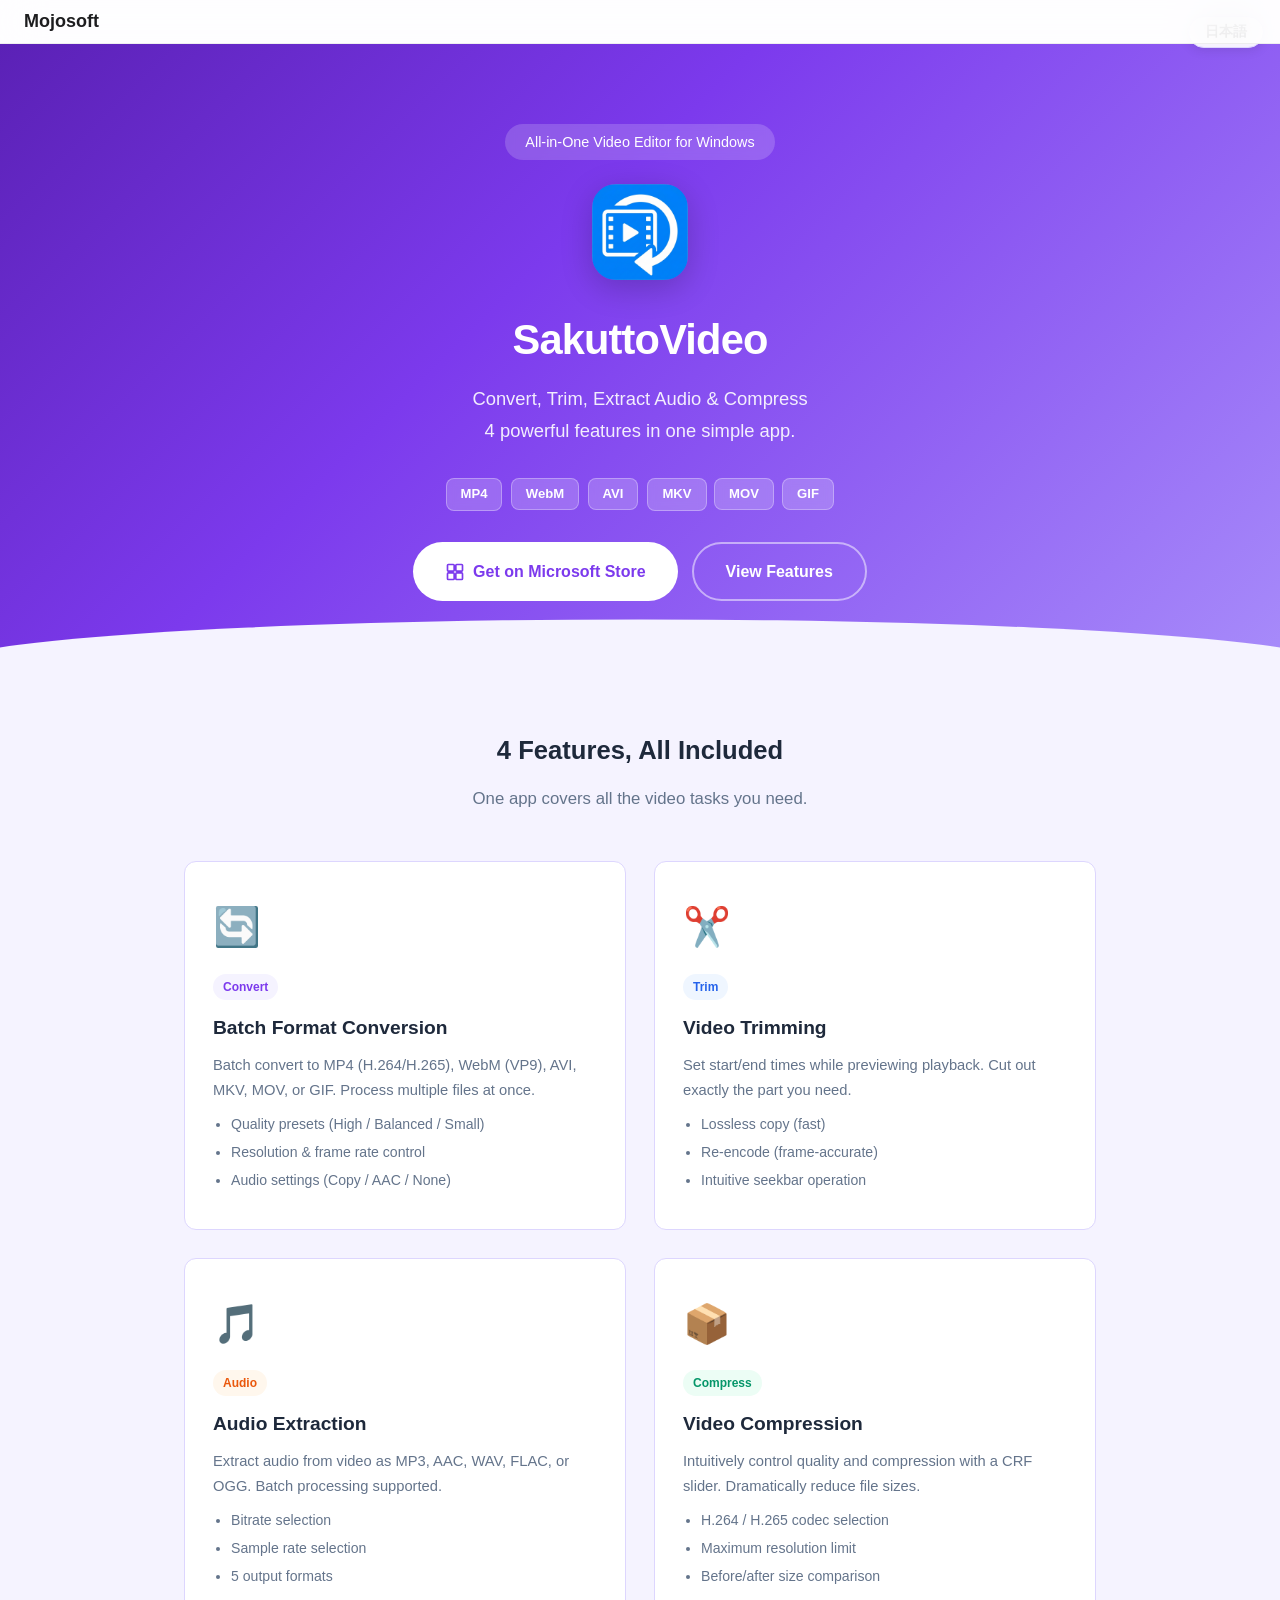
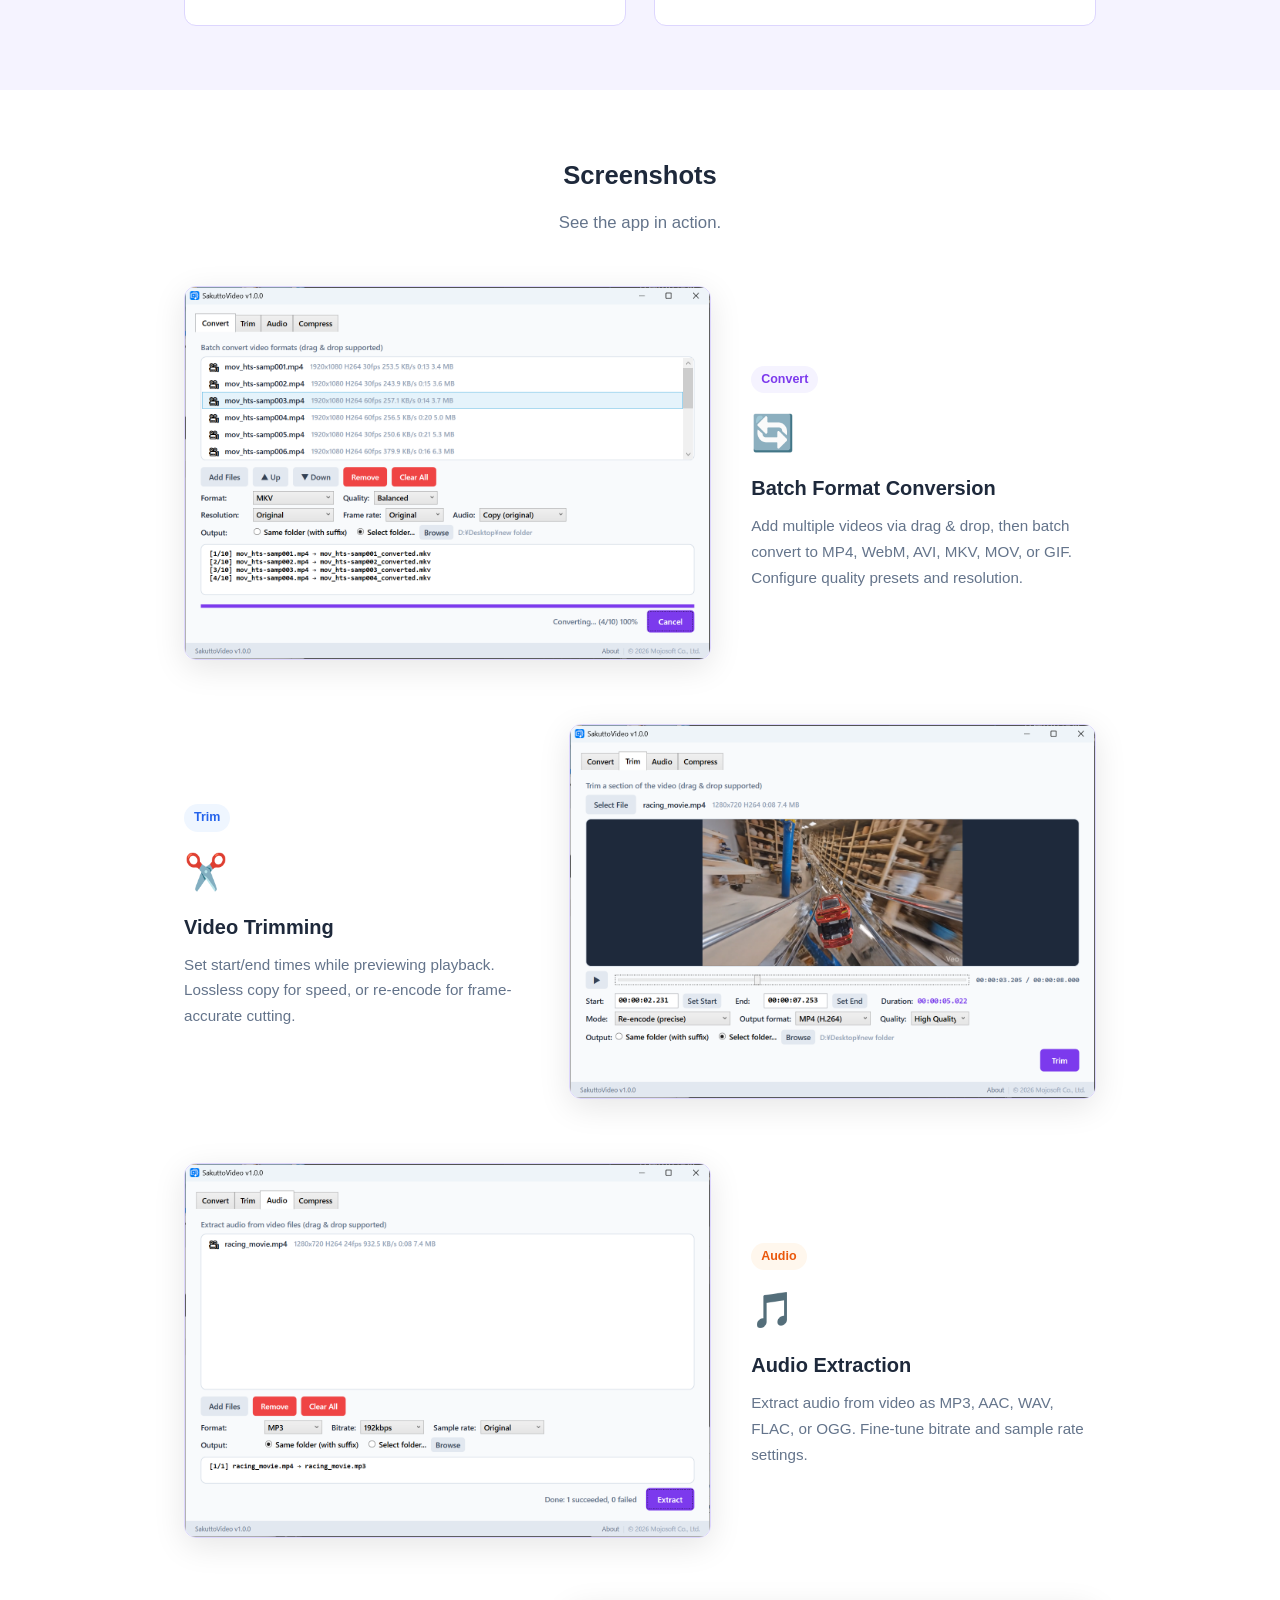
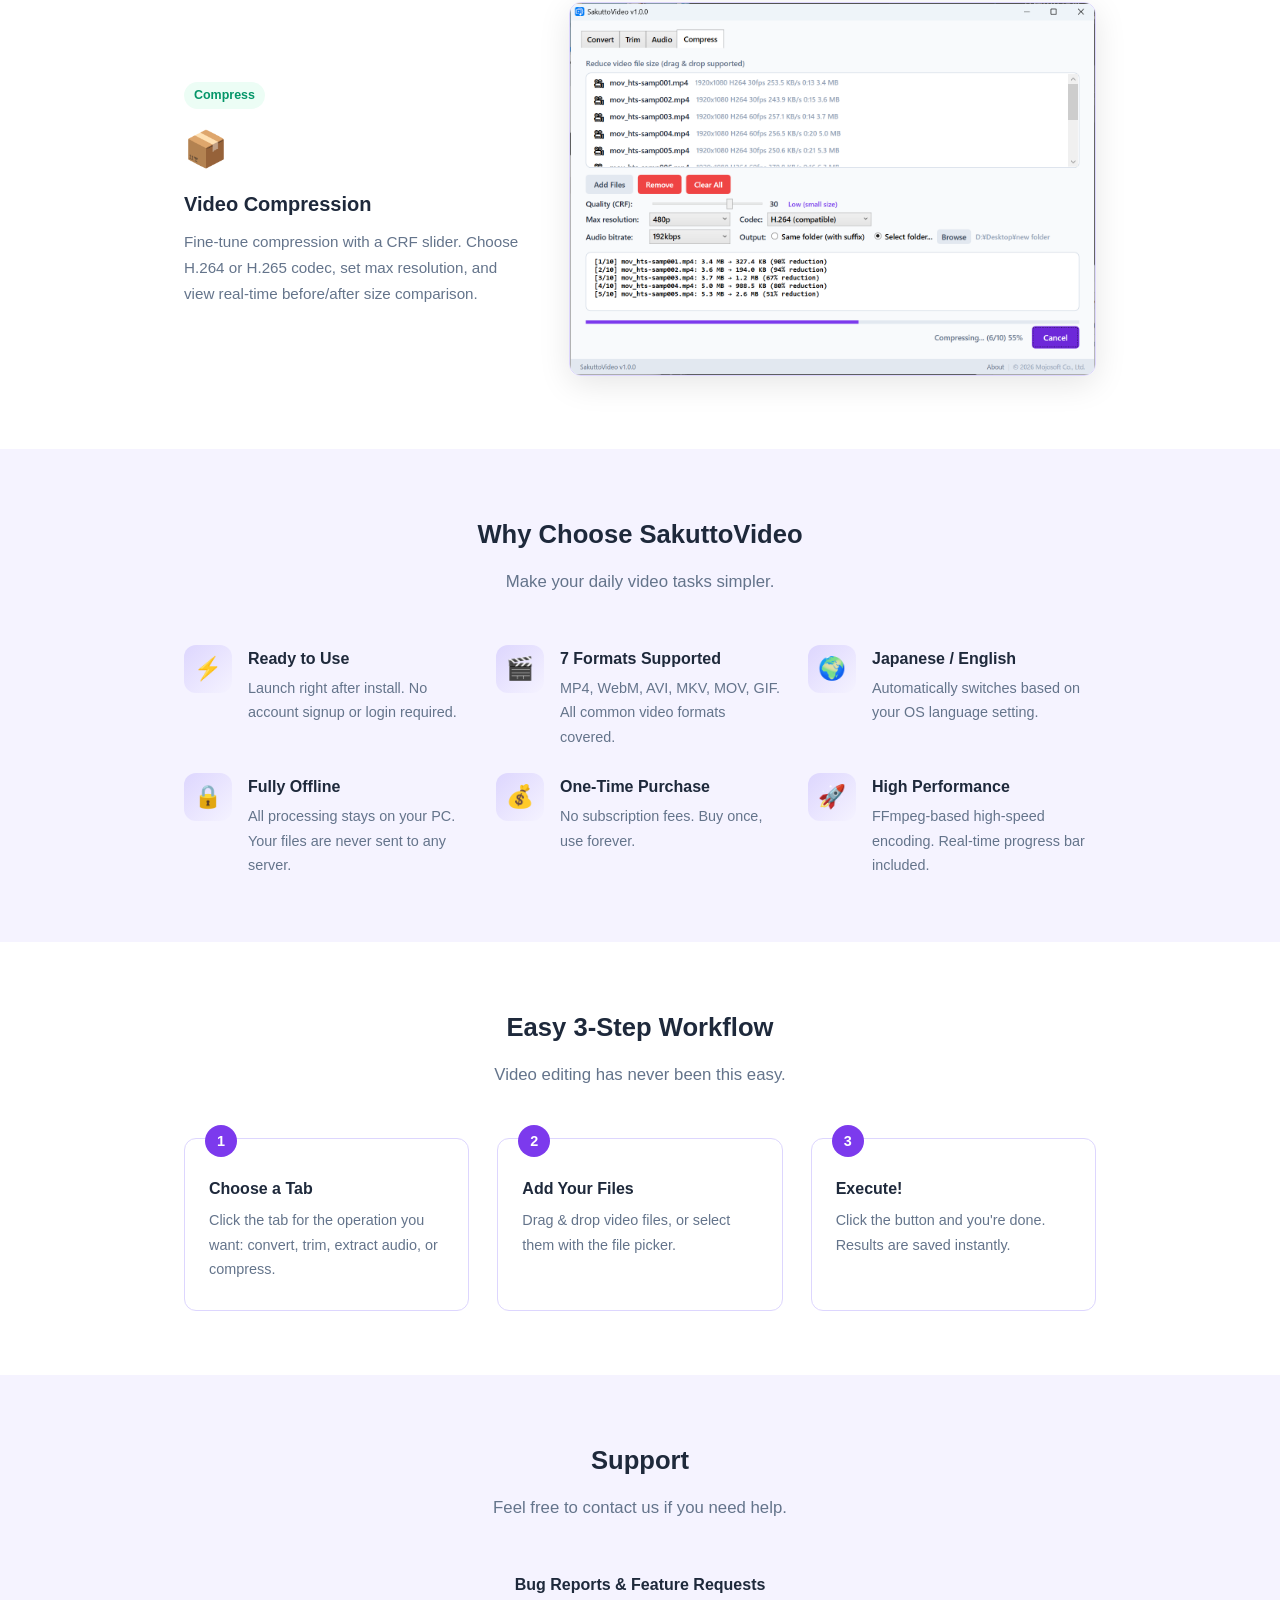
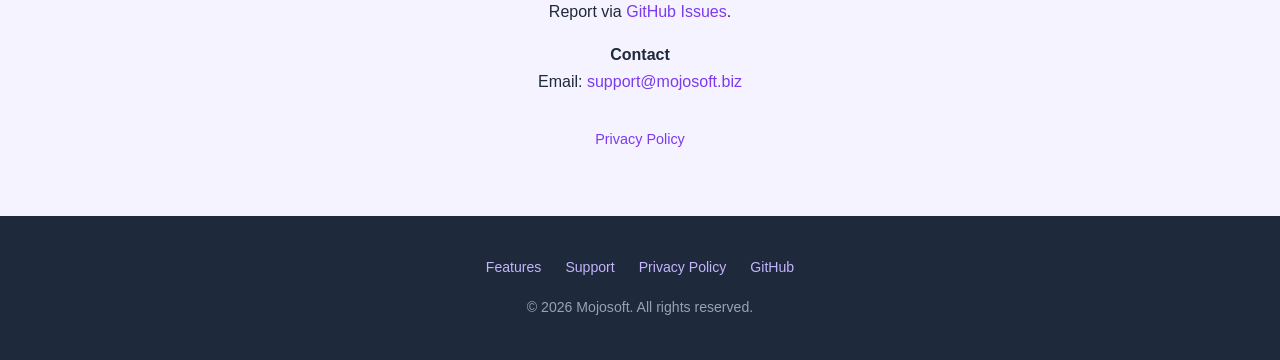
==== index.html @ d2326494 "Add Mojosoft header navigation bar Co-Authored-By: Claude Opus 4.6 <noreply@anthropic.com>" ====
<!DOCTYPE html>
<html lang="ja">
<head>
<meta charset="UTF-8">
<meta name="viewport" content="width=device-width, initial-scale=1.0">
<title>さくっと動画変換 - 変換・トリミング・音声抽出・圧縮</title>
<meta name="description" content="動画の一括フォーマット変換・トリミング・音声抽出・圧縮。4つの機能をひとつに。Windows用の動画編集ツール。">
<style>
*{margin:0;padding:0;box-sizing:border-box}
:root{--primary:#7C3AED;--primary-dark:#6D28D9;--accent:#F59E0B;--bg:#F5F3FF;--card:#FFFFFF;--text:#1E293B;--muted:#64748B;--border:#DDD6FE;--radius:12px}
body{font-family:"Segoe UI","Meiryo","Hiragino Sans",sans-serif;background:var(--bg);color:var(--text);line-height:1.7}
a{color:var(--primary);text-decoration:none}
a:hover{text-decoration:underline}

/* Language toggle */
.lang-toggle{position:fixed;top:16px;right:16px;z-index:1000;background:rgba(255,255,255,.92);border:1px solid var(--border);border-radius:999px;padding:6px 16px;font-size:.85rem;font-weight:600;cursor:pointer;box-shadow:0 2px 12px rgba(0,0,0,.1);transition:background .2s}
.lang-toggle:hover{background:#fff;box-shadow:0 4px 16px rgba(0,0,0,.15)}
[data-lang="ja"] .en,[data-lang="en"] .ja{display:none!important}

/* Hero */
.hero{background:linear-gradient(135deg,#5B21B6 0%,#7C3AED 40%,#A78BFA 100%);color:#fff;padding:80px 24px 64px;text-align:center;position:relative;overflow:hidden}
.hero::after{content:"";position:absolute;bottom:-2px;left:0;right:0;height:48px;background:var(--bg);clip-path:ellipse(55% 100% at 50% 100%)}
.hero-logo{width:96px;height:96px;border-radius:24px;box-shadow:0 8px 32px rgba(0,0,0,.2);margin-bottom:16px}
.hero h1{font-size:2.6rem;font-weight:800;letter-spacing:-.02em;margin-bottom:8px}
.hero .subtitle{font-size:1.15rem;opacity:.9;margin-bottom:32px;font-weight:400}
.hero .tagline{display:inline-block;background:rgba(255,255,255,.18);border-radius:999px;padding:6px 20px;font-size:.9rem;margin-bottom:24px;backdrop-filter:blur(4px)}
.hero .formats{display:flex;gap:8px;justify-content:center;flex-wrap:wrap;margin-bottom:32px}
.hero .format-badge{background:rgba(255,255,255,.2);border:1px solid rgba(255,255,255,.3);border-radius:8px;padding:4px 14px;font-size:.82rem;font-weight:600;backdrop-filter:blur(4px)}
.cta-group{display:flex;gap:14px;justify-content:center;flex-wrap:wrap}
.btn{display:inline-flex;align-items:center;gap:8px;padding:14px 32px;border-radius:999px;font-size:1rem;font-weight:600;transition:transform .15s,box-shadow .15s;cursor:pointer;border:none}
.btn-primary{background:#fff;color:var(--primary)}
.btn-primary:hover{transform:translateY(-2px);box-shadow:0 8px 24px rgba(0,0,0,.18);text-decoration:none}
.btn-outline{background:transparent;color:#fff;border:2px solid rgba(255,255,255,.5)}
.btn-outline:hover{background:rgba(255,255,255,.12);text-decoration:none}

/* Container */
.container{max-width:960px;margin:0 auto;padding:0 24px}

/* Section */
.section{padding:64px 0}
.section-title{font-size:1.6rem;font-weight:700;text-align:center;margin-bottom:12px}
.section-desc{text-align:center;color:var(--muted);margin-bottom:48px;font-size:1.05rem}

/* Feature cards for 4 tabs */
.feature-grid{display:grid;grid-template-columns:repeat(2,1fr);gap:28px}
.feature-card{background:var(--card);border:1px solid var(--border);border-radius:var(--radius);padding:32px 28px;transition:transform .2s,box-shadow .2s}
.feature-card:hover{transform:translateY(-4px);box-shadow:0 12px 40px rgba(124,58,237,.12)}
.feature-card .feature-icon{font-size:2.4rem;margin-bottom:12px;display:block}
.feature-card .feature-tag{display:inline-block;font-size:.75rem;font-weight:600;padding:3px 10px;border-radius:999px;margin-bottom:12px}
.feature-card .feature-tag.convert{background:#F5F3FF;color:#7C3AED}
.feature-card .feature-tag.trim{background:#EFF6FF;color:#2563EB}
.feature-card .feature-tag.audio{background:#FFF7ED;color:#EA580C}
.feature-card .feature-tag.compress{background:#ECFDF5;color:#059669}
.feature-card h3{font-size:1.2rem;margin-bottom:8px;font-weight:700}
.feature-card p{font-size:.92rem;color:var(--muted);line-height:1.7}
.feature-card ul{margin-top:10px;padding-left:18px;font-size:.88rem;color:var(--muted)}
.feature-card ul li{margin-bottom:4px}

/* Feature detail rows (for screenshots) */
.feature-row{display:flex;gap:40px;align-items:center;margin-bottom:56px;flex-wrap:wrap}
.feature-row:last-child{margin-bottom:0}
.feature-row.reverse{flex-direction:row-reverse}
.feature-img{flex:1 1 55%;min-width:280px}
.feature-img img{width:100%;border-radius:var(--radius);box-shadow:0 8px 32px rgba(0,0,0,.10);border:1px solid var(--border);transition:transform .2s,box-shadow .2s}
.feature-img img:hover{transform:scale(1.02);box-shadow:0 12px 40px rgba(0,0,0,.15)}
.feature-info{flex:1 1 35%;min-width:220px}
.feature-info .feature-icon{font-size:2.2rem;margin-bottom:8px;display:block}
.feature-info h3{font-size:1.25rem;margin-bottom:8px;font-weight:700}
.feature-info p{font-size:.95rem;color:var(--muted);line-height:1.7}
.feature-info .feature-tag{display:inline-block;font-size:.78rem;font-weight:600;padding:3px 10px;border-radius:999px;margin-bottom:10px}
.feature-info .feature-tag.convert{background:#F5F3FF;color:#7C3AED}
.feature-info .feature-tag.trim{background:#EFF6FF;color:#2563EB}
.feature-info .feature-tag.audio{background:#FFF7ED;color:#EA580C}
.feature-info .feature-tag.compress{background:#ECFDF5;color:#059669}

/* Points */
.points{display:grid;grid-template-columns:repeat(auto-fit,minmax(260px,1fr));gap:24px;margin-top:40px}
.point{display:flex;gap:16px;align-items:flex-start}
.point-icon{flex-shrink:0;width:48px;height:48px;border-radius:12px;background:linear-gradient(135deg,#DDD6FE,#F5F3FF);display:flex;align-items:center;justify-content:center;font-size:1.4rem}
.point h3{font-size:1rem;margin-bottom:4px}
.point p{font-size:.9rem;color:var(--muted)}

/* Steps */
.steps{display:grid;grid-template-columns:repeat(auto-fit,minmax(240px,1fr));gap:28px;counter-reset:step}
.step{background:var(--card);border:1px solid var(--border);border-radius:var(--radius);padding:28px 24px;position:relative}
.step::before{counter-increment:step;content:counter(step);position:absolute;top:-14px;left:20px;width:32px;height:32px;border-radius:50%;background:var(--primary);color:#fff;font-weight:700;font-size:.9rem;display:flex;align-items:center;justify-content:center}
.step h3{margin-top:8px;font-size:1rem;margin-bottom:6px}
.step p{font-size:.9rem;color:var(--muted)}

/* Footer */
footer{background:#1E293B;color:#CBD5E1;padding:40px 24px;text-align:center;font-size:.88rem}
footer a{color:#C4B5FD}
footer .footer-links{margin-bottom:16px;display:flex;gap:24px;justify-content:center;flex-wrap:wrap}
footer .copyright{opacity:.7;margin-top:8px}

/* Responsive */
@media(max-width:700px){
  .hero h1{font-size:2rem}
  .hero .subtitle{font-size:1rem}
  .hero-logo{width:72px;height:72px;border-radius:18px}
  .feature-grid{grid-template-columns:1fr}
  .feature-row,.feature-row.reverse{flex-direction:column}
  .feature-img{min-width:100%}
  .feature-info{min-width:100%;text-align:center}
  .section{padding:48px 0}
  .feature-row{margin-bottom:40px}
}
</style>
</head>
<body data-lang="ja">

<!-- Mojosoft Header -->
<nav style="position:fixed;top:0;left:0;right:0;z-index:9999;background:rgba(255,255,255,.85);backdrop-filter:saturate(180%) blur(20px);-webkit-backdrop-filter:saturate(180%) blur(20px);border-bottom:1px solid rgba(0,0,0,.06);height:44px;display:flex;align-items:center;padding:0 24px;">
  <a href="https://mojosoft.biz/" style="font-size:18px;font-weight:700;color:#1D1D1F;text-decoration:none;font-family:'Noto Sans JP',sans-serif;">Mojosoft</a>
</nav>
<div style="height:44px;"></div>

<!-- Language toggle -->
<button class="lang-toggle" onclick="toggleLang()">
  <span class="ja">EN</span>
  <span class="en">日本語</span>
</button>

<!-- Hero -->
<header class="hero">
  <div class="ja"><div class="tagline">Windows 用動画編集ツール</div></div>
  <div class="en"><div class="tagline">All-in-One Video Editor for Windows</div></div>
  <img class="hero-logo" src="logo.png" alt="SakuttoVideo icon">
  <h1><span class="ja">さくっと動画変換</span><span class="en">SakuttoVideo</span></h1>
  <p class="subtitle">
    <span class="ja">変換・トリミング・音声抽出・圧縮<br>4つの機能をシンプルなひとつのアプリに。</span>
    <span class="en">Convert, Trim, Extract Audio &amp; Compress<br>4 powerful features in one simple app.</span>
  </p>
  <div class="formats">
    <span class="format-badge">MP4</span>
    <span class="format-badge">WebM</span>
    <span class="format-badge">AVI</span>
    <span class="format-badge">MKV</span>
    <span class="format-badge">MOV</span>
    <span class="format-badge">GIF</span>
  </div>
  <div class="cta-group">
    <a href="https://www.microsoft.com/store/apps/9N09RQK239JP" class="btn btn-primary">
      <svg width="20" height="20" viewBox="0 0 24 24" fill="none" stroke="currentColor" stroke-width="2"><rect x="3" y="3" width="8" height="8" rx="1"/><rect x="13" y="3" width="8" height="8" rx="1"/><rect x="3" y="13" width="8" height="8" rx="1"/><rect x="13" y="13" width="8" height="8" rx="1"/></svg>
      <span class="ja">Microsoft Store で入手</span><span class="en">Get on Microsoft Store</span>
    </a>
    <a href="#features" class="btn btn-outline">
      <span class="ja">機能を見る</span><span class="en">View Features</span>
    </a>
  </div>
</header>

<!-- Feature overview cards -->
<section id="features" class="section">
  <div class="container">
    <h2 class="section-title"><span class="ja">4つの機能、ぜんぶ入り</span><span class="en">4 Features, All Included</span></h2>
    <p class="section-desc"><span class="ja">動画の変換・編集がこのアプリひとつで完結します。</span><span class="en">One app covers all the video tasks you need.</span></p>
    <div class="feature-grid">
      <!-- 1: Convert -->
      <div class="feature-card">
        <span class="feature-icon">&#x1F504;</span>
        <span class="feature-tag convert"><span class="ja">変換</span><span class="en">Convert</span></span>
        <h3><span class="ja">一括フォーマット変換</span><span class="en">Batch Format Conversion</span></h3>
        <p><span class="ja">MP4(H.264/H.265)・WebM(VP9)・AVI・MKV・MOV・GIFへ一括変換。複数ファイルをまとめて処理。</span><span class="en">Batch convert to MP4 (H.264/H.265), WebM (VP9), AVI, MKV, MOV, or GIF. Process multiple files at once.</span></p>
        <ul>
          <li><span class="ja">画質プリセット（高画質/バランス/小サイズ）</span><span class="en">Quality presets (High / Balanced / Small)</span></li>
          <li><span class="ja">解像度・フレームレート指定</span><span class="en">Resolution &amp; frame rate control</span></li>
          <li><span class="ja">音声設定（コピー/AAC/なし）</span><span class="en">Audio settings (Copy / AAC / None)</span></li>
        </ul>
      </div>
      <!-- 2: Trim -->
      <div class="feature-card">
        <span class="feature-icon">&#x2702;&#xFE0F;</span>
        <span class="feature-tag trim"><span class="ja">トリミング</span><span class="en">Trim</span></span>
        <h3><span class="ja">動画トリミング</span><span class="en">Video Trimming</span></h3>
        <p><span class="ja">プレビュー再生しながら開始・終了時刻を設定。必要な部分だけ切り出し。</span><span class="en">Set start/end times while previewing playback. Cut out exactly the part you need.</span></p>
        <ul>
          <li><span class="ja">無劣化コピー（高速）</span><span class="en">Lossless copy (fast)</span></li>
          <li><span class="ja">再エンコード（フレーム正確）</span><span class="en">Re-encode (frame-accurate)</span></li>
          <li><span class="ja">シークバーで直感的に操作</span><span class="en">Intuitive seekbar operation</span></li>
        </ul>
      </div>
      <!-- 3: Audio Extract -->
      <div class="feature-card">
        <span class="feature-icon">&#x1F3B5;</span>
        <span class="feature-tag audio"><span class="ja">音声抽出</span><span class="en">Audio</span></span>
        <h3><span class="ja">音声抽出</span><span class="en">Audio Extraction</span></h3>
        <p><span class="ja">動画からMP3・AAC・WAV・FLAC・OGGで音声を抽出。複数ファイルの一括処理に対応。</span><span class="en">Extract audio from video as MP3, AAC, WAV, FLAC, or OGG. Batch processing supported.</span></p>
        <ul>
          <li><span class="ja">ビットレート指定</span><span class="en">Bitrate selection</span></li>
          <li><span class="ja">サンプルレート指定</span><span class="en">Sample rate selection</span></li>
          <li><span class="ja">5フォーマット対応</span><span class="en">5 output formats</span></li>
        </ul>
      </div>
      <!-- 4: Compress -->
      <div class="feature-card">
        <span class="feature-icon">&#x1F4E6;</span>
        <span class="feature-tag compress"><span class="ja">圧縮</span><span class="en">Compress</span></span>
        <h3><span class="ja">動画圧縮</span><span class="en">Video Compression</span></h3>
        <p><span class="ja">CRFスライダーで画質と圧縮率を直感的にコントロール。ファイルサイズを大幅削減。</span><span class="en">Intuitively control quality and compression with a CRF slider. Dramatically reduce file sizes.</span></p>
        <ul>
          <li><span class="ja">H.264 / H.265 コーデック選択</span><span class="en">H.264 / H.265 codec selection</span></li>
          <li><span class="ja">最大解像度制限</span><span class="en">Maximum resolution limit</span></li>
          <li><span class="ja">圧縮前後サイズ比較</span><span class="en">Before/after size comparison</span></li>
        </ul>
      </div>
    </div>
  </div>
</section>

<!-- Screenshots -->
<section class="section" style="background:#fff">
  <div class="container">
    <h2 class="section-title"><span class="ja">スクリーンショット</span><span class="en">Screenshots</span></h2>
    <p class="section-desc"><span class="ja">実際のアプリの画面をご覧ください。</span><span class="en">See the app in action.</span></p>

    <!-- 1: Convert -->
    <div class="feature-row">
      <div class="feature-img">
        <img class="ja" src="j1.png" alt="一括変換の画面" loading="lazy">
        <img class="en" src="e1.png" alt="Batch Convert" loading="lazy">
      </div>
      <div class="feature-info">
        <span class="feature-tag convert"><span class="ja">変換</span><span class="en">Convert</span></span>
        <span class="feature-icon">&#x1F504;</span>
        <h3><span class="ja">一括フォーマット変換</span><span class="en">Batch Format Conversion</span></h3>
        <p><span class="ja">複数の動画をドラッグ&amp;ドロップで追加し、MP4・WebM・AVI・MKV・MOV・GIFに一括変換。画質プリセットや解像度も設定可能。</span><span class="en">Add multiple videos via drag &amp; drop, then batch convert to MP4, WebM, AVI, MKV, MOV, or GIF. Configure quality presets and resolution.</span></p>
      </div>
    </div>

    <!-- 2: Trim -->
    <div class="feature-row reverse">
      <div class="feature-img">
        <img class="ja" src="j2.png" alt="トリミングの画面" loading="lazy">
        <img class="en" src="e2.png" alt="Trim" loading="lazy">
      </div>
      <div class="feature-info">
        <span class="feature-tag trim"><span class="ja">トリミング</span><span class="en">Trim</span></span>
        <span class="feature-icon">&#x2702;&#xFE0F;</span>
        <h3><span class="ja">動画トリミング</span><span class="en">Video Trimming</span></h3>
        <p><span class="ja">プレビュー再生しながら開始・終了時刻を指定。無劣化コピーなら高速に、再エンコードならフレーム単位で正確に切り出し。</span><span class="en">Set start/end times while previewing playback. Lossless copy for speed, or re-encode for frame-accurate cutting.</span></p>
      </div>
    </div>

    <!-- 3: Audio Extract -->
    <div class="feature-row">
      <div class="feature-img">
        <img class="ja" src="j3.png" alt="音声抽出の画面" loading="lazy">
        <img class="en" src="e3.png" alt="Audio Extraction" loading="lazy">
      </div>
      <div class="feature-info">
        <span class="feature-tag audio"><span class="ja">音声抽出</span><span class="en">Audio</span></span>
        <span class="feature-icon">&#x1F3B5;</span>
        <h3><span class="ja">音声抽出</span><span class="en">Audio Extraction</span></h3>
        <p><span class="ja">動画から音声だけをMP3・AAC・WAV・FLAC・OGGで抽出。ビットレートやサンプルレートも細かく指定可能。</span><span class="en">Extract audio from video as MP3, AAC, WAV, FLAC, or OGG. Fine-tune bitrate and sample rate settings.</span></p>
      </div>
    </div>

    <!-- 4: Compress -->
    <div class="feature-row reverse">
      <div class="feature-img">
        <img class="ja" src="j4.png" alt="圧縮の画面" loading="lazy">
        <img class="en" src="e4.png" alt="Compression" loading="lazy">
      </div>
      <div class="feature-info">
        <span class="feature-tag compress"><span class="ja">圧縮</span><span class="en">Compress</span></span>
        <span class="feature-icon">&#x1F4E6;</span>
        <h3><span class="ja">動画圧縮</span><span class="en">Video Compression</span></h3>
        <p><span class="ja">CRFスライダーで圧縮率を微調整。H.264/H.265コーデック選択、最大解像度制限、圧縮前後のサイズ比較をリアルタイム表示。</span><span class="en">Fine-tune compression with a CRF slider. Choose H.264 or H.265 codec, set max resolution, and view real-time before/after size comparison.</span></p>
      </div>
    </div>
  </div>
</section>

<!-- Why choose -->
<section class="section">
  <div class="container">
    <h2 class="section-title"><span class="ja">選ばれる理由</span><span class="en">Why Choose SakuttoVideo</span></h2>
    <p class="section-desc"><span class="ja">日常の動画作業を、もっとシンプルに。</span><span class="en">Make your daily video tasks simpler.</span></p>
    <div class="points">
      <div class="point">
        <div class="point-icon">&#x26A1;</div>
        <div>
          <h3><span class="ja">すぐ使える</span><span class="en">Ready to Use</span></h3>
          <p><span class="ja">インストールしたらすぐ起動。アカウント登録もログインも不要です。</span><span class="en">Launch right after install. No account signup or login required.</span></p>
        </div>
      </div>
      <div class="point">
        <div class="point-icon">&#x1F3AC;</div>
        <div>
          <h3><span class="ja">7フォーマット対応</span><span class="en">7 Formats Supported</span></h3>
          <p><span class="ja">MP4・WebM・AVI・MKV・MOV・GIF。よく使う動画形式をすべてカバー。</span><span class="en">MP4, WebM, AVI, MKV, MOV, GIF. All common video formats covered.</span></p>
        </div>
      </div>
      <div class="point">
        <div class="point-icon">&#x1F30D;</div>
        <div>
          <h3><span class="ja">日本語/英語対応</span><span class="en">Japanese / English</span></h3>
          <p><span class="ja">OSの言語設定に合わせて自動で切り替わります。</span><span class="en">Automatically switches based on your OS language setting.</span></p>
        </div>
      </div>
      <div class="point">
        <div class="point-icon">&#x1F512;</div>
        <div>
          <h3><span class="ja">完全オフライン</span><span class="en">Fully Offline</span></h3>
          <p><span class="ja">すべての処理はPC上で完結。ファイルが外部に送信されることはありません。</span><span class="en">All processing stays on your PC. Your files are never sent to any server.</span></p>
        </div>
      </div>
      <div class="point">
        <div class="point-icon">&#x1F4B0;</div>
        <div>
          <h3><span class="ja">買い切り</span><span class="en">One-Time Purchase</span></h3>
          <p><span class="ja">月額課金なし。一度購入すればずっと使えます。</span><span class="en">No subscription fees. Buy once, use forever.</span></p>
        </div>
      </div>
      <div class="point">
        <div class="point-icon">&#x1F680;</div>
        <div>
          <h3><span class="ja">高性能</span><span class="en">High Performance</span></h3>
          <p><span class="ja">FFmpegベースの高速エンコード。プログレスバーで進捗をリアルタイム確認。</span><span class="en">FFmpeg-based high-speed encoding. Real-time progress bar included.</span></p>
        </div>
      </div>
    </div>
  </div>
</section>

<!-- How to use -->
<section class="section" style="background:#fff">
  <div class="container">
    <h2 class="section-title"><span class="ja">使い方はかんたん 3ステップ</span><span class="en">Easy 3-Step Workflow</span></h2>
    <p class="section-desc"><span class="ja">動画編集がこんなにラクになります。</span><span class="en">Video editing has never been this easy.</span></p>
    <div class="steps">
      <div class="step">
        <h3><span class="ja">タブを選ぶ</span><span class="en">Choose a Tab</span></h3>
        <p><span class="ja">変換・トリミング・音声抽出・圧縮から、やりたい操作をクリック。</span><span class="en">Click the tab for the operation you want: convert, trim, extract audio, or compress.</span></p>
      </div>
      <div class="step">
        <h3><span class="ja">ファイルを入れる</span><span class="en">Add Your Files</span></h3>
        <p><span class="ja">動画ファイルをドラッグ&amp;ドロップ、またはボタンで選択。</span><span class="en">Drag &amp; drop video files, or select them with the file picker.</span></p>
      </div>
      <div class="step">
        <h3><span class="ja">実行！</span><span class="en">Execute!</span></h3>
        <p><span class="ja">ボタンをクリックするだけ。処理結果はすぐに保存されます。</span><span class="en">Click the button and you're done. Results are saved instantly.</span></p>
      </div>
    </div>
  </div>
</section>

<!-- Support -->
<section id="support" class="section">
  <div class="container">
    <h2 class="section-title"><span class="ja">サポート</span><span class="en">Support</span></h2>
    <p class="section-desc"><span class="ja">お困りの際はお気軽にお問い合わせください。</span><span class="en">Feel free to contact us if you need help.</span></p>
    <div style="max-width:560px;margin:0 auto;text-align:center">
      <p style="margin-bottom:16px">
        <strong><span class="ja">不具合の報告・機能のリクエスト</span><span class="en">Bug Reports &amp; Feature Requests</span></strong><br>
        <span class="ja"><a href="https://github.com/mojosoftjp/sakutto-videoconverter/issues">GitHub Issues</a> からご報告いただけます。</span>
        <span class="en">Report via <a href="https://github.com/mojosoftjp/sakutto-videoconverter/issues">GitHub Issues</a>.</span>
      </p>
      <p style="margin-bottom:16px">
        <strong><span class="ja">お問い合わせ</span><span class="en">Contact</span></strong><br>
        Email: <a href="mailto:support@mojosoft.biz">support@mojosoft.biz</a>
      </p>
      <p style="color:var(--muted);font-size:.9rem;margin-top:32px">
        <a href="privacy.html"><span class="ja">プライバシーポリシー</span><span class="en">Privacy Policy</span></a>
      </p>
    </div>
  </div>
</section>

<!-- Footer -->
<footer>
  <div class="footer-links">
    <a href="#features"><span class="ja">機能</span><span class="en">Features</span></a>
    <a href="#support"><span class="ja">サポート</span><span class="en">Support</span></a>
    <a href="privacy.html"><span class="ja">プライバシーポリシー</span><span class="en">Privacy Policy</span></a>
    <a href="https://github.com/mojosoftjp/sakutto-videoconverter">GitHub</a>
  </div>
  <div class="copyright">&copy; 2026 Mojosoft. All rights reserved.</div>
</footer>

<script>
function setLang(lang) {
  document.body.setAttribute('data-lang', lang);
  document.documentElement.lang = lang === 'ja' ? 'ja' : 'en';
  document.title = lang === 'ja'
    ? 'さくっと動画変換 - 変換・トリミング・音声抽出・圧縮'
    : 'SakuttoVideo - Convert, Trim, Extract Audio & Compress';
  localStorage.setItem('sakutto-vid-lang', lang);
}
function toggleLang() {
  var cur = document.body.getAttribute('data-lang');
  setLang(cur === 'ja' ? 'en' : 'ja');
}
(function() {
  var saved = localStorage.getItem('sakutto-vid-lang');
  if (saved) { setLang(saved); return; }
  var browserLang = (navigator.language || navigator.userLanguage || '').toLowerCase();
  setLang(browserLang.startsWith('ja') ? 'ja' : 'en');
})();
</script>

</body>
</html>
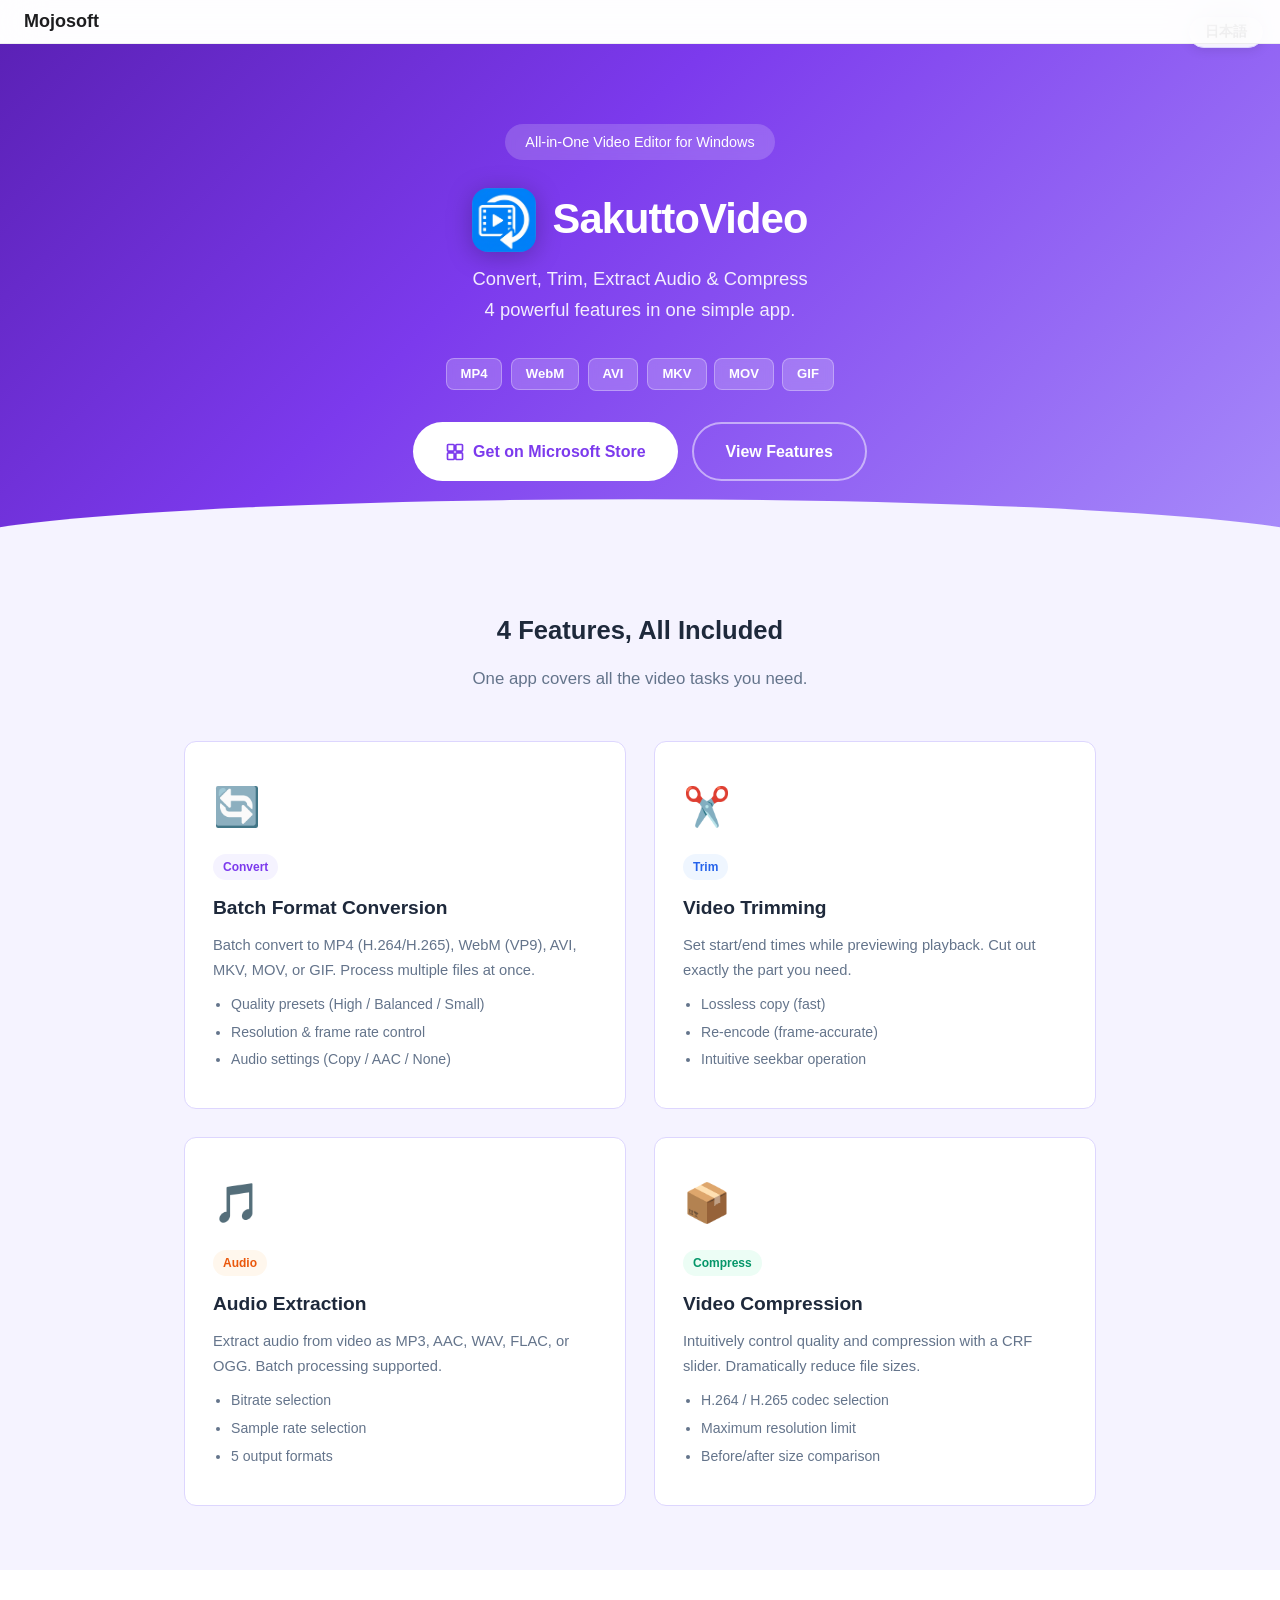
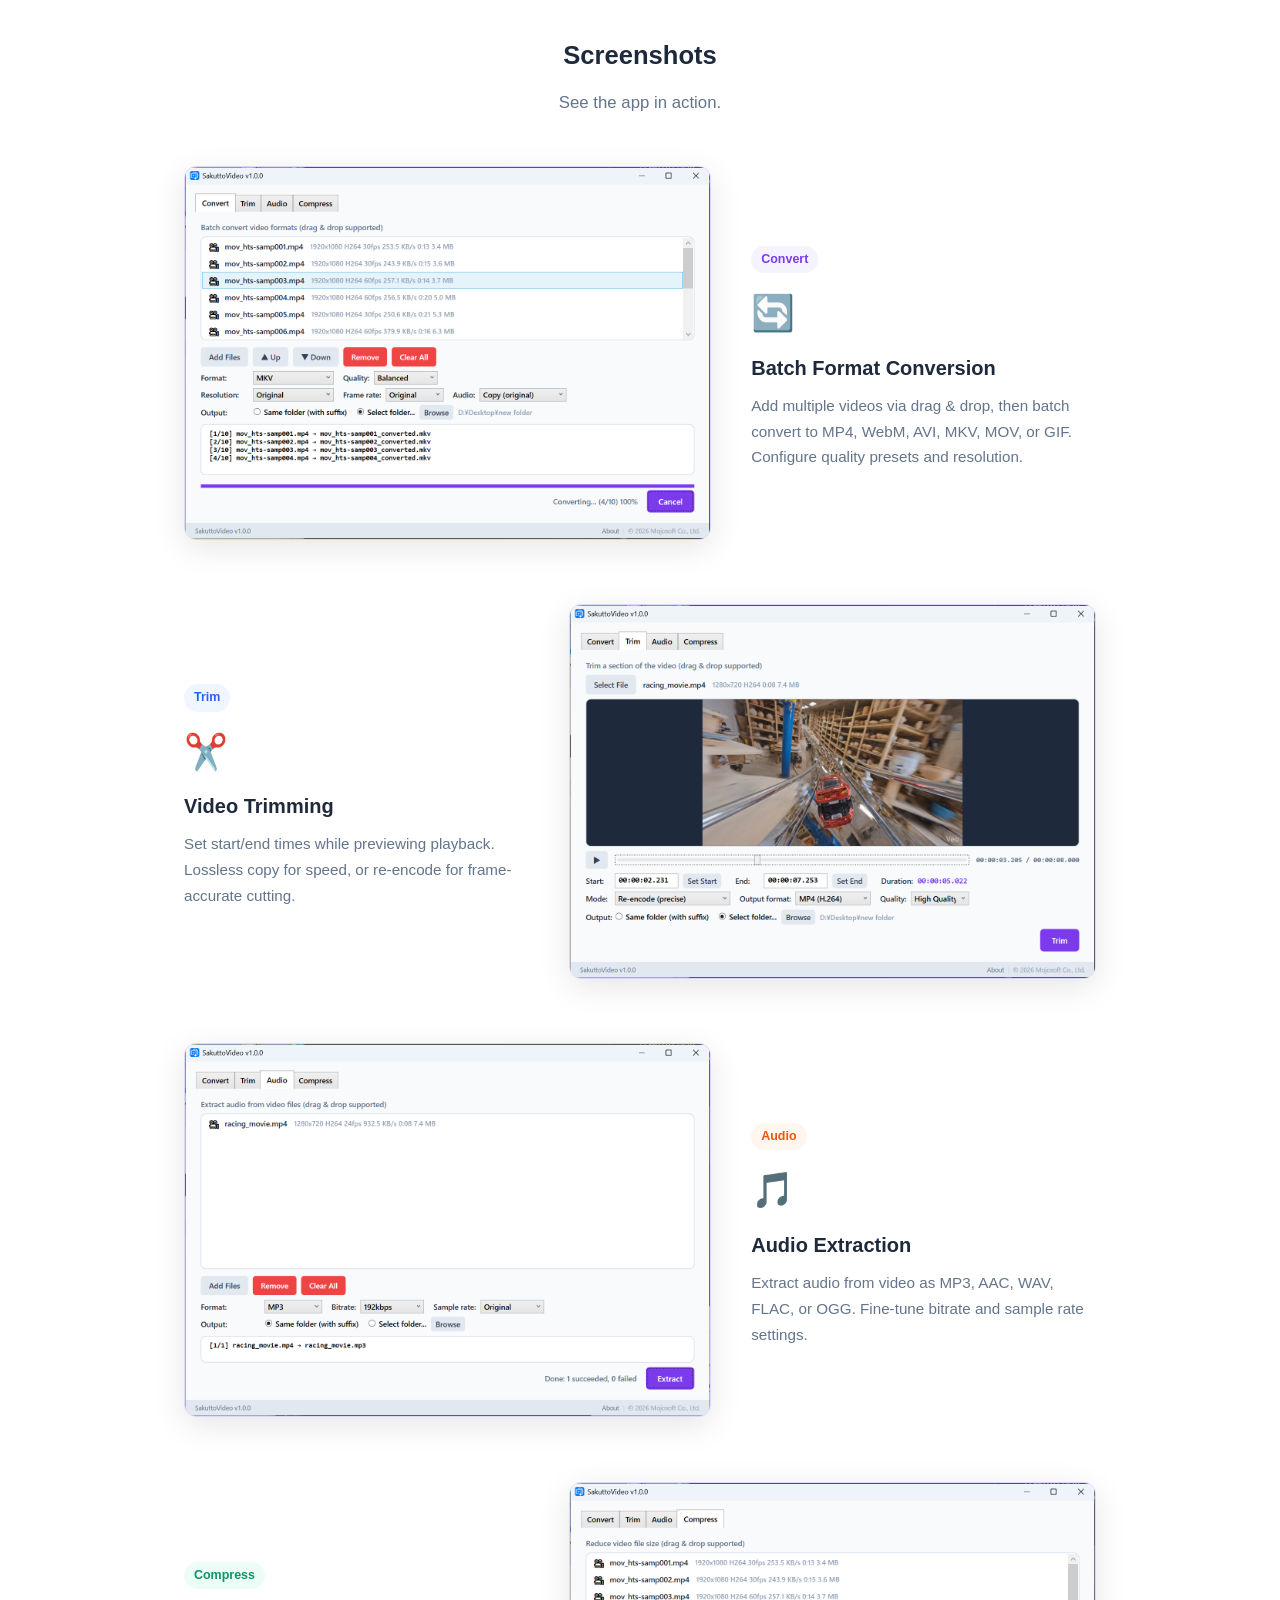
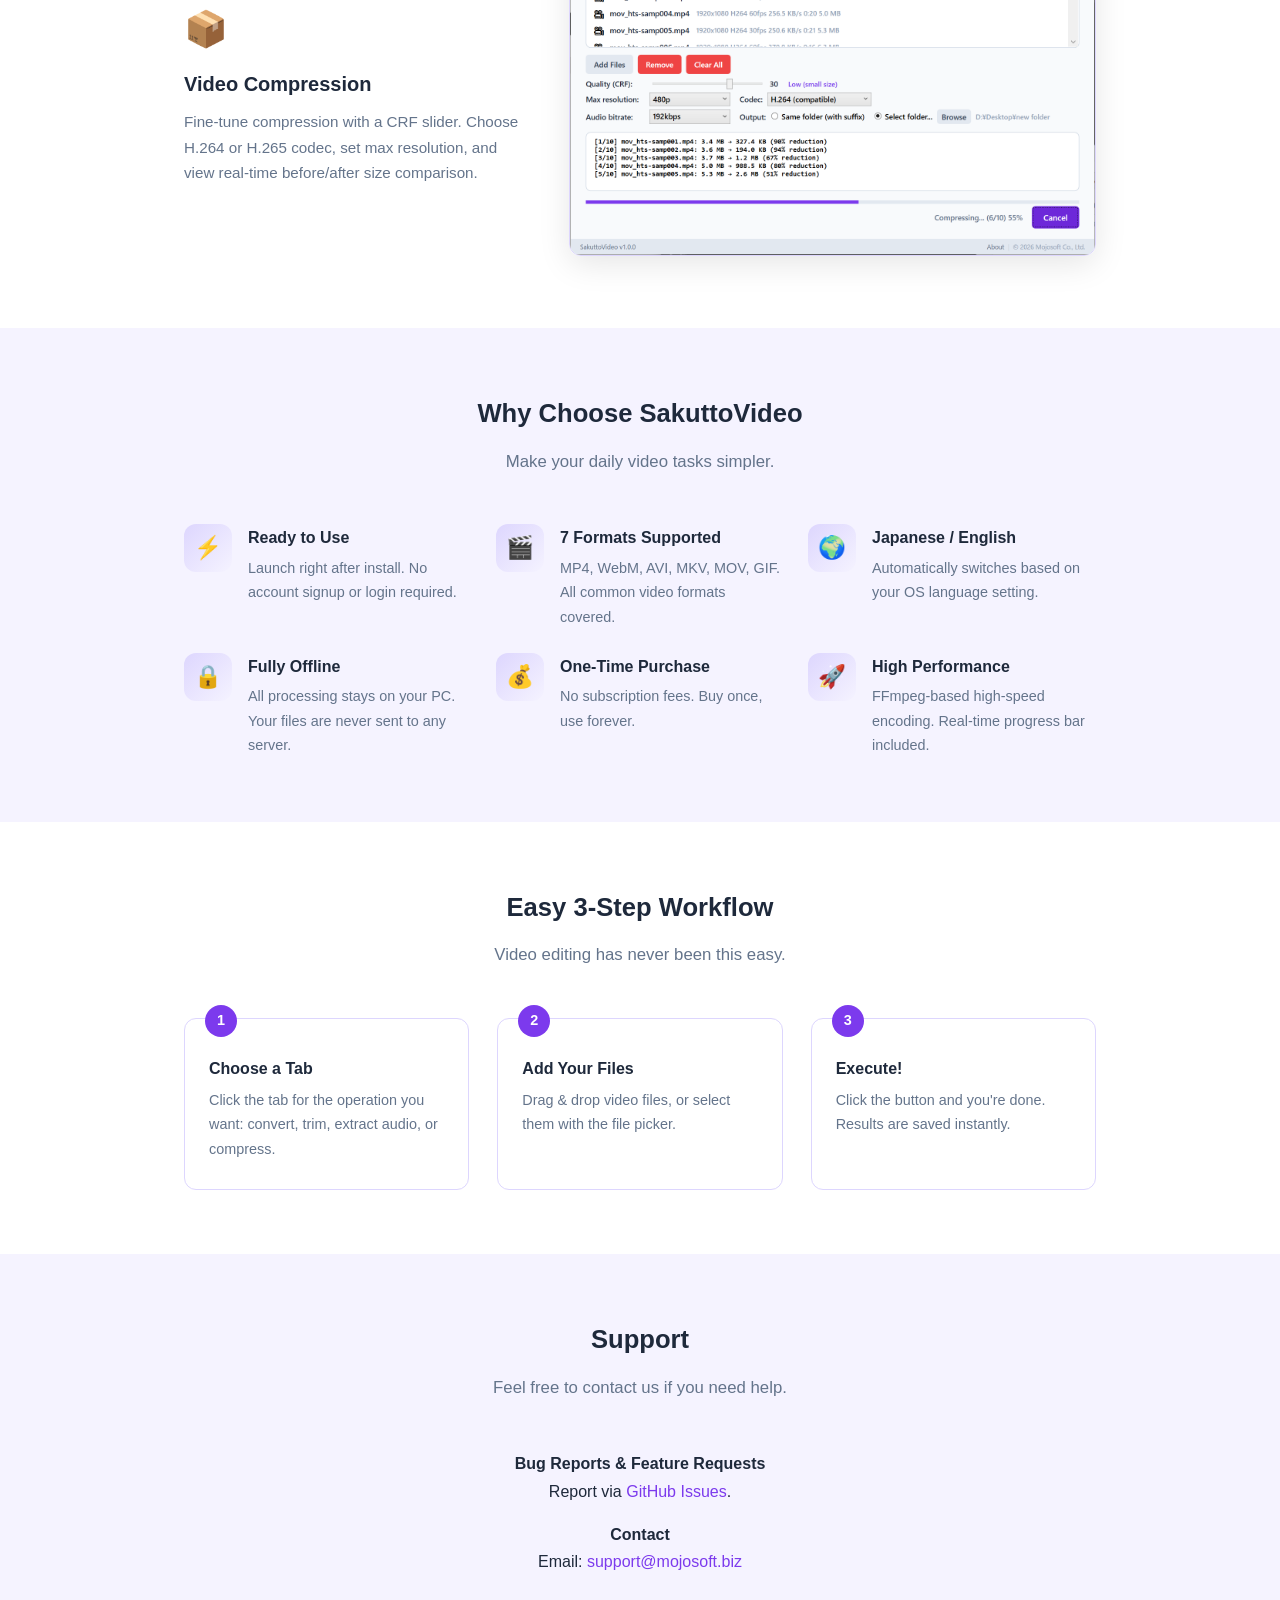
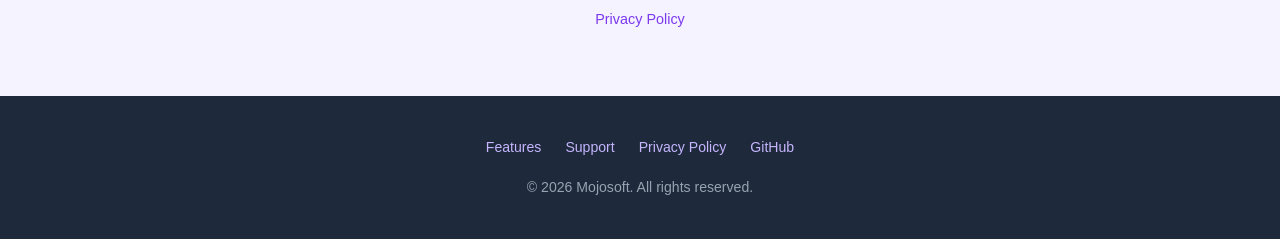
==== commit 121f7b41: "Move hero icon to left of title (match sakutto-pdf layout) Co-Authored-By: Claude Opus 4.6 <noreply@" ====
--- a/index.html
+++ b/index.html
@@ -20,8 +20,9 @@
 /* Hero */
 .hero{background:linear-gradient(135deg,#5B21B6 0%,#7C3AED 40%,#A78BFA 100%);color:#fff;padding:80px 24px 64px;text-align:center;position:relative;overflow:hidden}
 .hero::after{content:"";position:absolute;bottom:-2px;left:0;right:0;height:48px;background:var(--bg);clip-path:ellipse(55% 100% at 50% 100%)}
-.hero-logo{width:96px;height:96px;border-radius:24px;box-shadow:0 8px 32px rgba(0,0,0,.2);margin-bottom:16px}
-.hero h1{font-size:2.6rem;font-weight:800;letter-spacing:-.02em;margin-bottom:8px}
+.hero-title{display:flex;align-items:center;justify-content:center;gap:16px;margin-bottom:8px}
+.hero-title img{width:64px;height:64px;border-radius:16px;filter:drop-shadow(0 4px 12px rgba(0,0,0,.25))}
+.hero h1{font-size:2.6rem;font-weight:800;letter-spacing:-.02em;margin:0}
 .hero .subtitle{font-size:1.15rem;opacity:.9;margin-bottom:32px;font-weight:400}
 .hero .tagline{display:inline-block;background:rgba(255,255,255,.18);border-radius:999px;padding:6px 20px;font-size:.9rem;margin-bottom:24px;backdrop-filter:blur(4px)}
 .hero .formats{display:flex;gap:8px;justify-content:center;flex-wrap:wrap;margin-bottom:32px}
@@ -111,7 +112,7 @@
 
 <!-- Mojosoft Header -->
 <nav style="position:fixed;top:0;left:0;right:0;z-index:9999;background:rgba(255,255,255,.85);backdrop-filter:saturate(180%) blur(20px);-webkit-backdrop-filter:saturate(180%) blur(20px);border-bottom:1px solid rgba(0,0,0,.06);height:44px;display:flex;align-items:center;padding:0 24px;">
-  <a href="https://mojosoft.biz/" style="font-size:18px;font-weight:700;color:#1D1D1F;text-decoration:none;font-family:'Noto Sans JP',sans-serif;">Mojosoft</a>
+  <a href="http://mojosoft.biz/index.html" style="font-size:18px;font-weight:700;color:#1D1D1F;text-decoration:none;font-family:'Noto Sans JP',sans-serif;">Mojosoft</a>
 </nav>
 <div style="height:44px;"></div>
 
@@ -125,8 +126,10 @@
 <header class="hero">
   <div class="ja"><div class="tagline">Windows 用動画編集ツール</div></div>
   <div class="en"><div class="tagline">All-in-One Video Editor for Windows</div></div>
-  <img class="hero-logo" src="logo.png" alt="SakuttoVideo icon">
-  <h1><span class="ja">さくっと動画変換</span><span class="en">SakuttoVideo</span></h1>
+  <div class="hero-title">
+    <img src="logo.png" alt="SakuttoVideo icon">
+    <h1><span class="ja">さくっと動画変換</span><span class="en">SakuttoVideo</span></h1>
+  </div>
   <p class="subtitle">
     <span class="ja">変換・トリミング・音声抽出・圧縮<br>4つの機能をシンプルなひとつのアプリに。</span>
     <span class="en">Convert, Trim, Extract Audio &amp; Compress<br>4 powerful features in one simple app.</span>
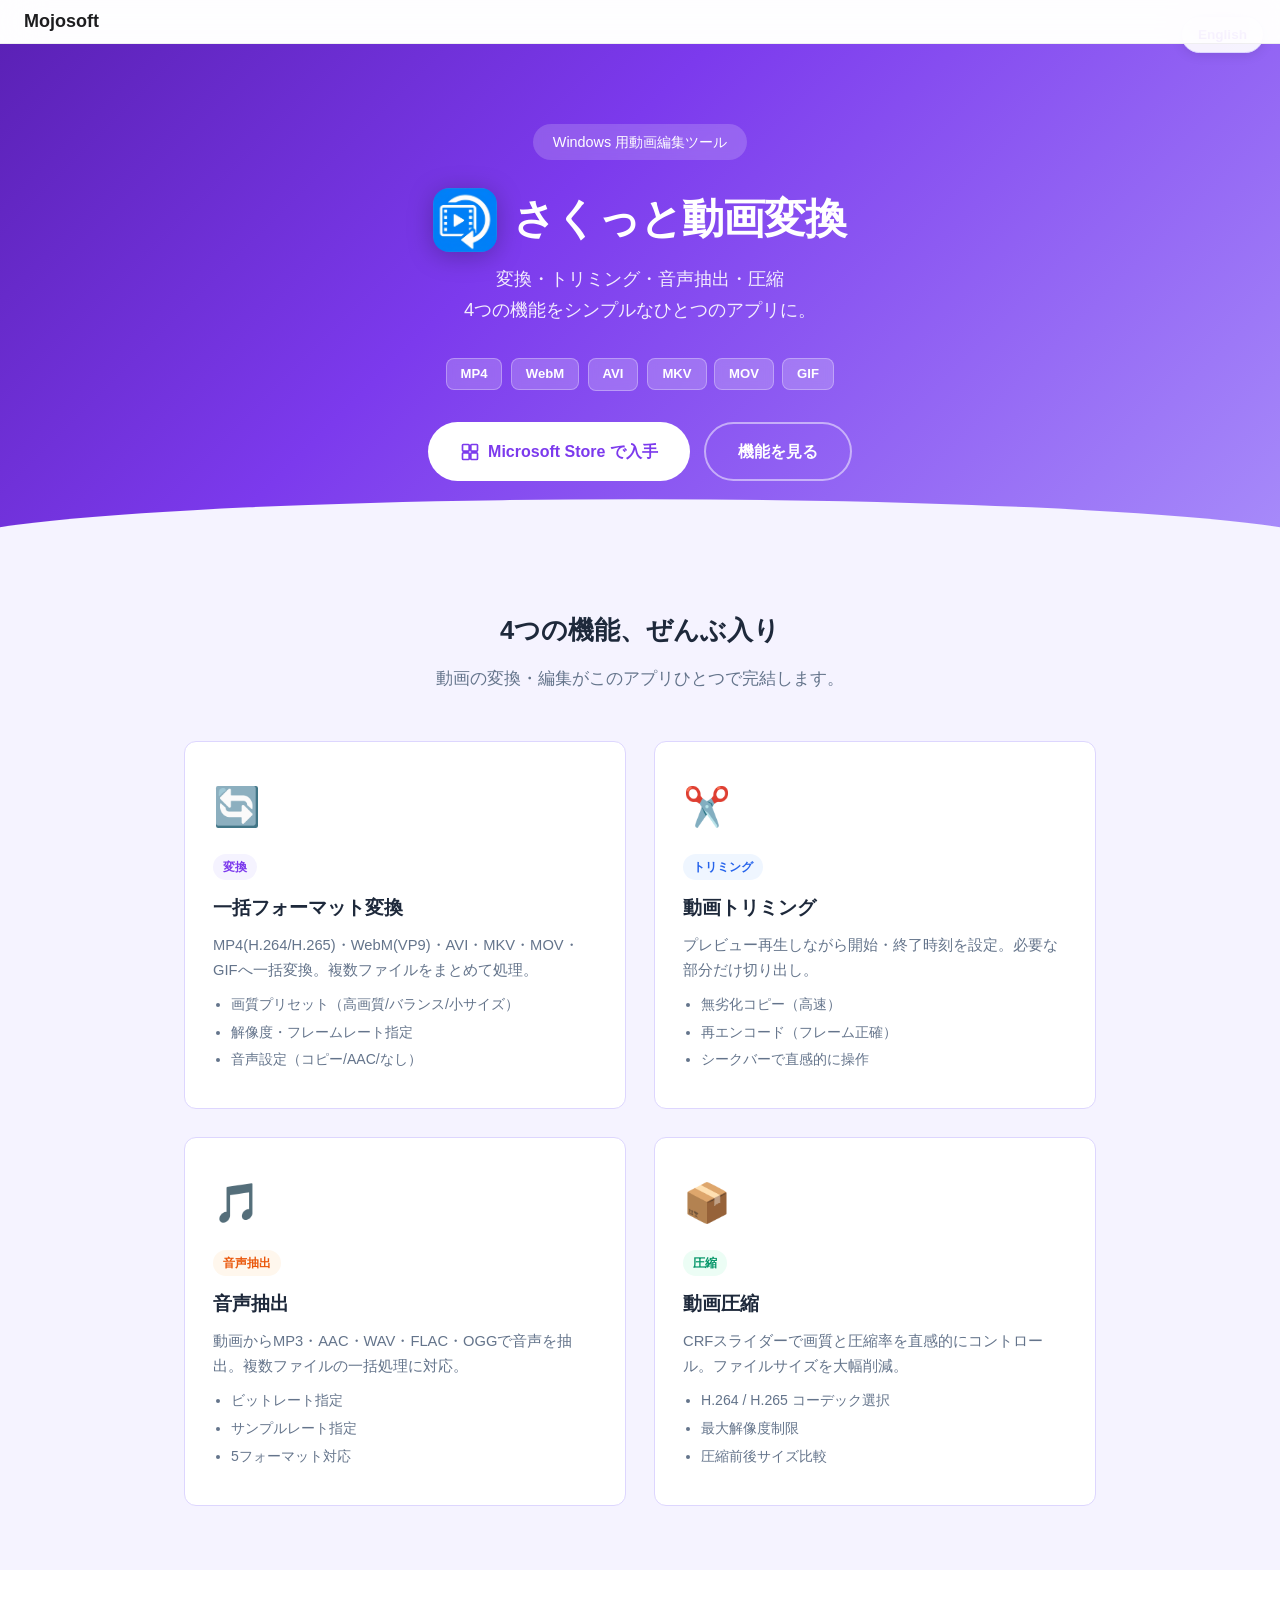
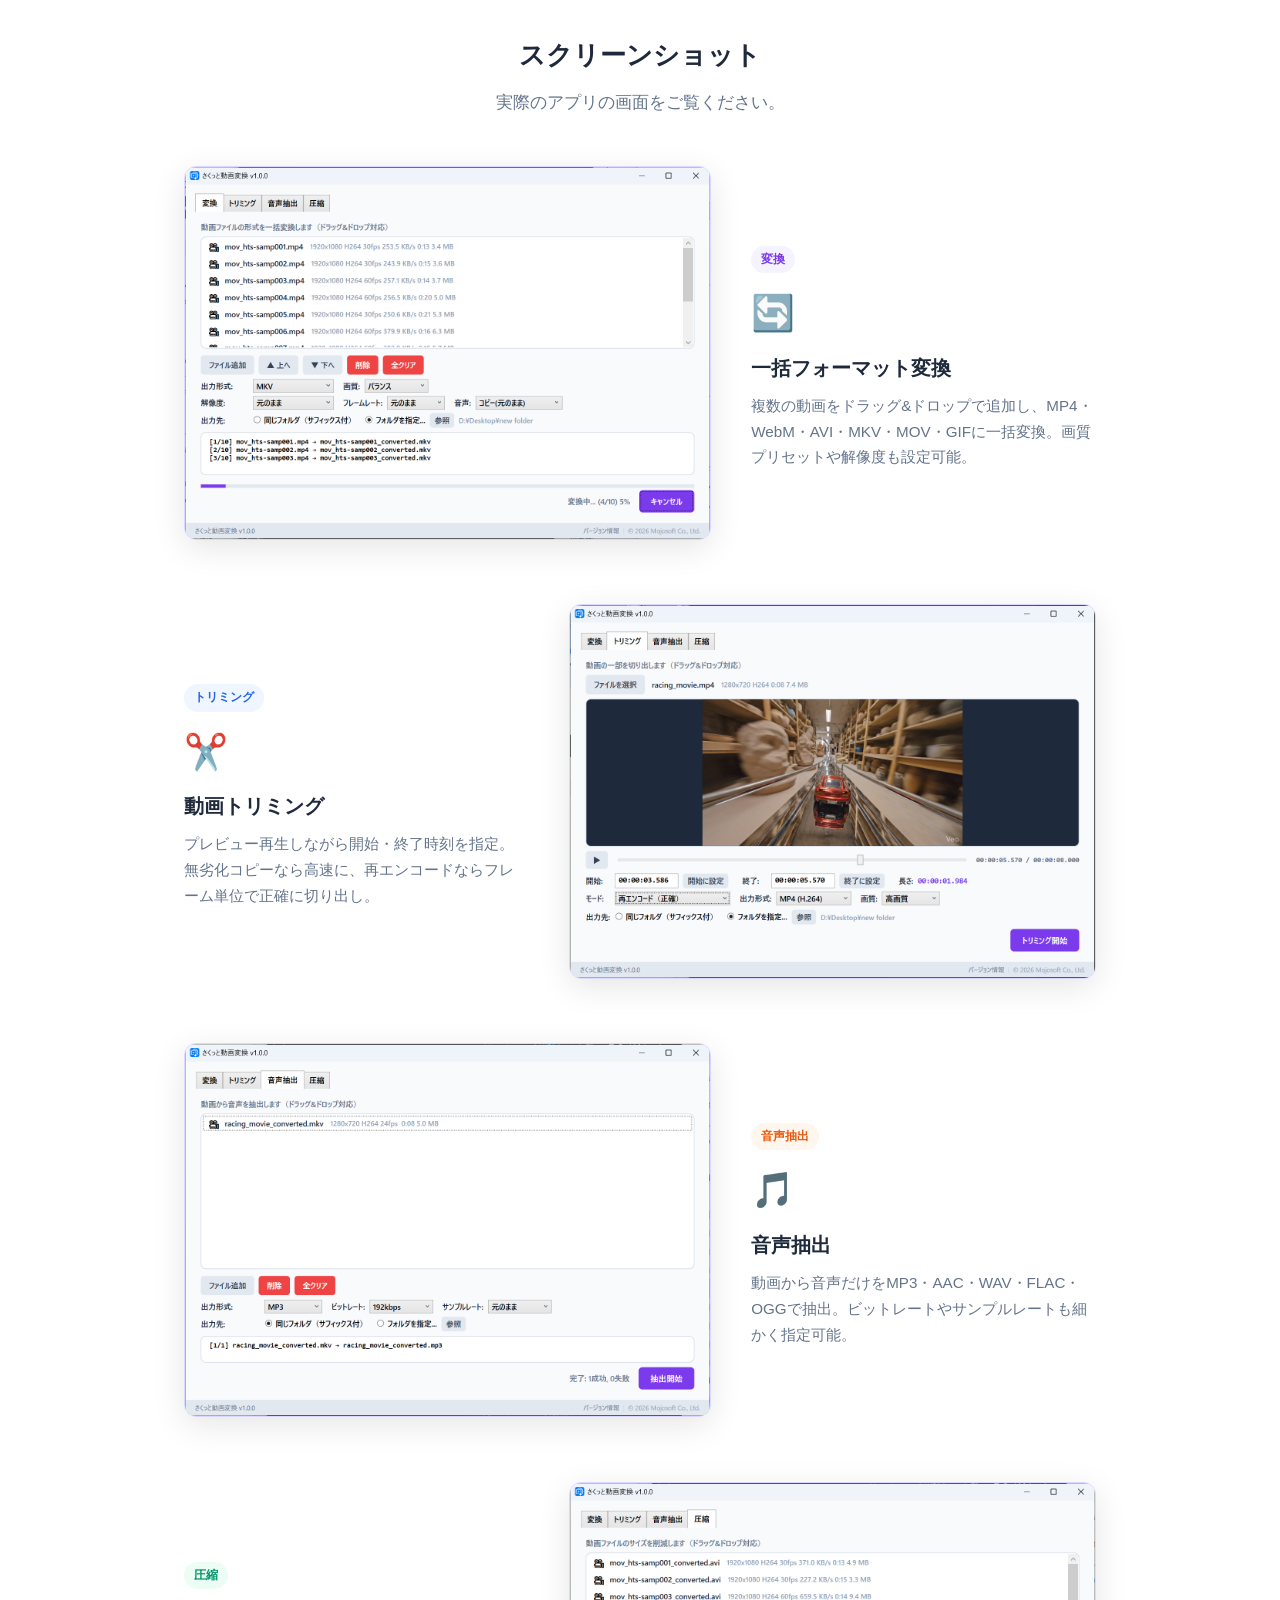
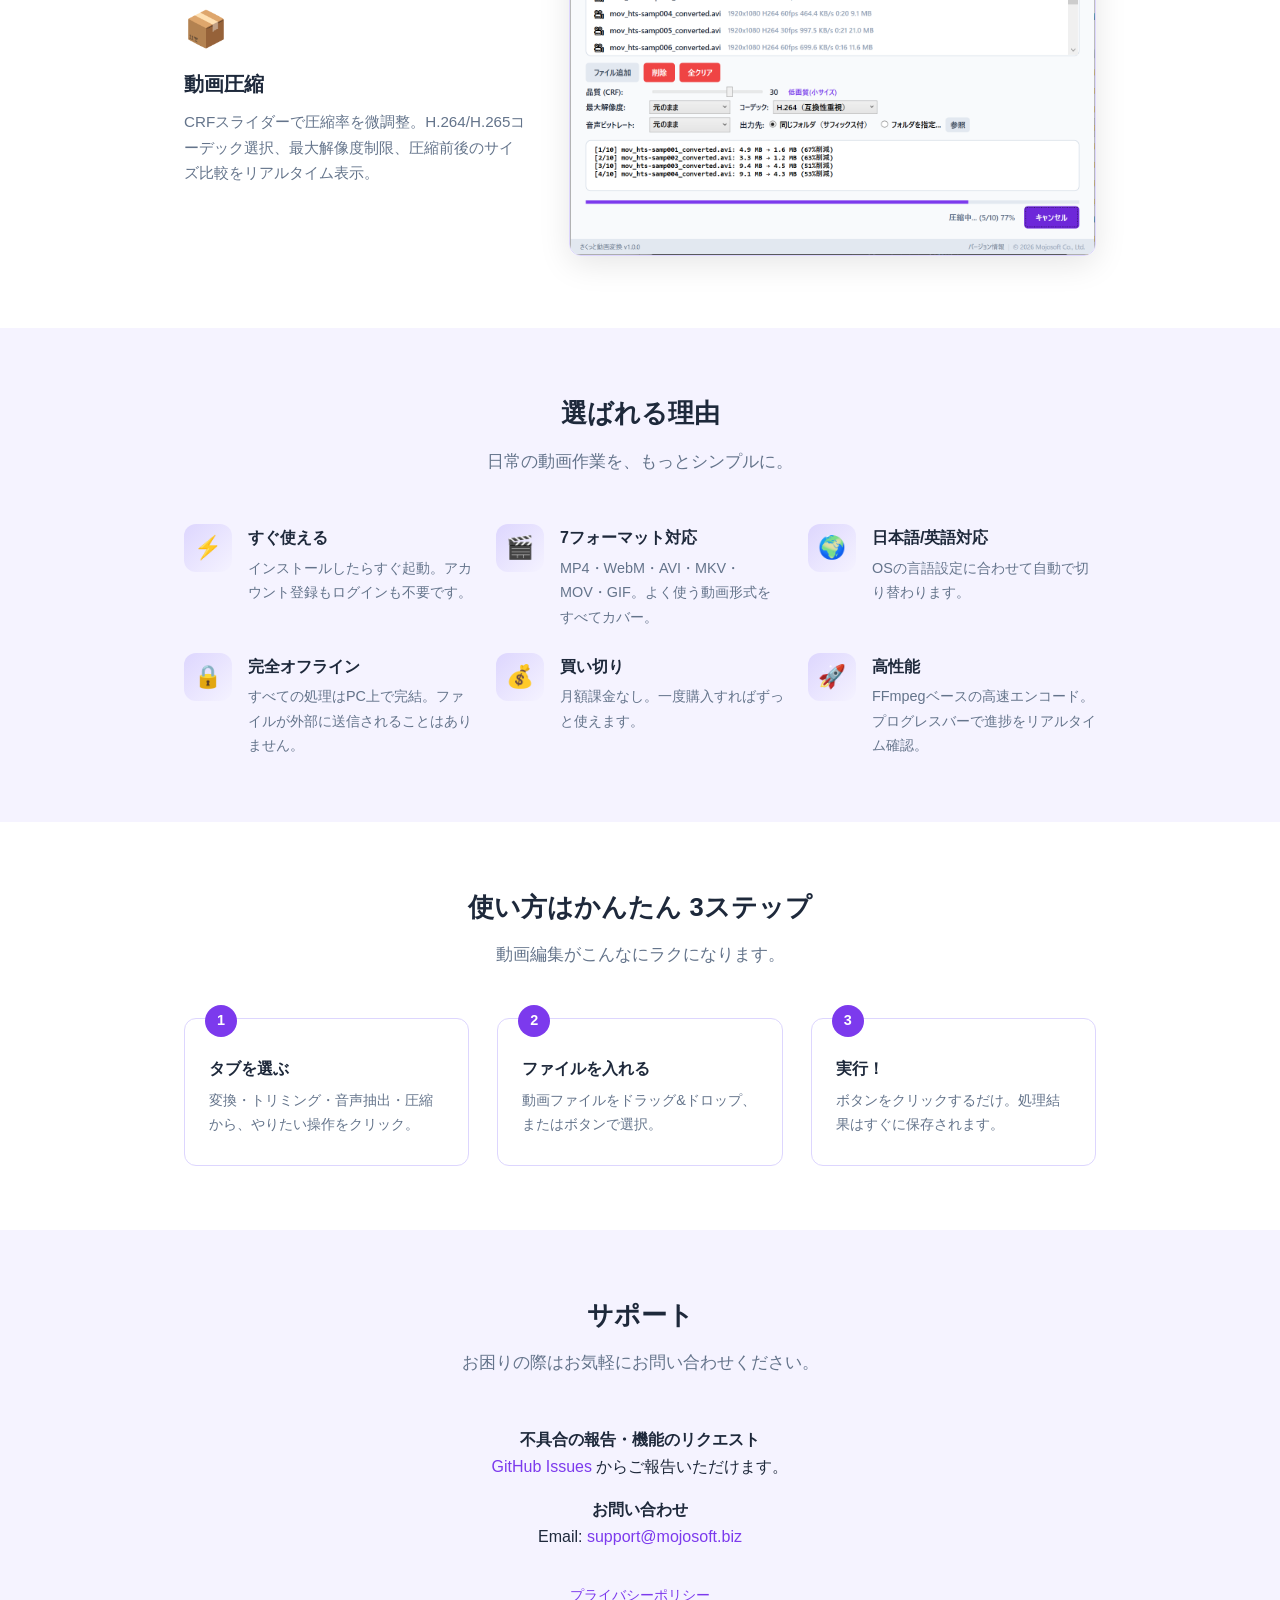
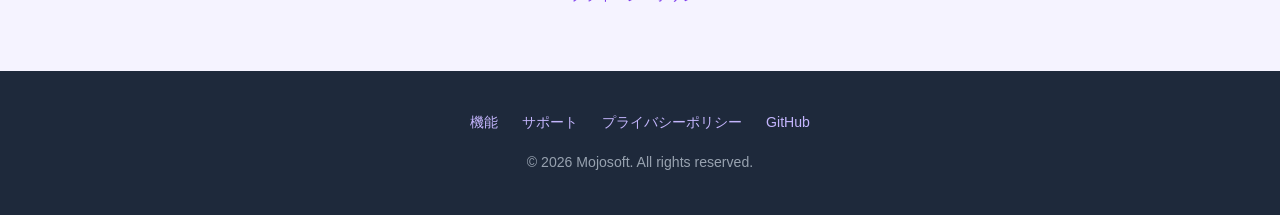
==== commit 476c9c62: "Restore original images and presentation; retain SEO metadata" ====
--- a/index.html
+++ b/index.html
@@ -1,10 +1,10 @@
 <!DOCTYPE html>
-<html lang="ja">
+<html lang="ja" class="lang-ja">
 <head>
 <meta charset="UTF-8">
 <meta name="viewport" content="width=device-width, initial-scale=1.0">
-<title>さくっと動画変換 - 変換・トリミング・音声抽出・圧縮</title>
-<meta name="description" content="動画の一括フォーマット変換・トリミング・音声抽出・圧縮。4つの機能をひとつに。Windows用の動画編集ツール。">
+<title>さくっと動画変換｜動画変換・圧縮・トリミング・音声抽出</title>
+<meta name="description" content="動画の形式変換、トリミング、音声抽出、ファイル圧縮をひとつにまとめたWindows用ソフト。複数の動画を一括変換できます。機能と操作画面を確認し、Microsoft Storeから購入できます。">
 <style>
 *{margin:0;padding:0;box-sizing:border-box}
 :root{--primary:#7C3AED;--primary-dark:#6D28D9;--accent:#F59E0B;--bg:#F5F3FF;--card:#FFFFFF;--text:#1E293B;--muted:#64748B;--border:#DDD6FE;--radius:12px}
@@ -107,20 +107,92 @@
   .feature-row{margin-bottom:40px}
 }
 </style>
+  <link rel="canonical" href="https://mojosoftjp.github.io/sakutto-videoconverter/">
+  <link rel="alternate" href="https://mojosoftjp.github.io/sakutto-videoconverter/" hreflang="ja">
+  <link rel="alternate" href="https://mojosoftjp.github.io/sakutto-videoconverter/en/" hreflang="en">
+  <link rel="alternate" href="https://mojosoftjp.github.io/sakutto-videoconverter/" hreflang="x-default">
+  <meta name="robots" content="index, follow, max-image-preview:large">
+  <meta property="og:title" content="さくっと動画変換｜動画変換・圧縮・トリミング・音声抽出">
+  <meta property="og:description" content="動画の形式変換、トリミング、音声抽出、ファイル圧縮をひとつにまとめたWindows用ソフト。複数の動画を一括変換できます。機能と操作画面を確認し、Microsoft Storeから購入できます。">
+  <meta property="og:url" content="https://mojosoftjp.github.io/sakutto-videoconverter/">
+  <meta property="og:type" content="website">
+  <meta property="og:site_name" content="Mojosoft">
+  <meta property="og:locale" content="ja_JP">
+  <meta name="twitter:title" content="さくっと動画変換｜動画変換・圧縮・トリミング・音声抽出">
+  <meta name="twitter:description" content="動画の形式変換、トリミング、音声抽出、ファイル圧縮をひとつにまとめたWindows用ソフト。複数の動画を一括変換できます。機能と操作画面を確認し、Microsoft Storeから購入できます。">
+  <meta property="og:image" content="https://mojosoftjp.github.io/sakutto-videoconverter/j1.png">
+  <meta name="twitter:image" content="https://mojosoftjp.github.io/sakutto-videoconverter/j1.png">
+  <meta property="og:image:alt" content="さくっと動画変換｜動画変換・圧縮・トリミング・音声抽出">
+  <meta name="twitter:image:alt" content="さくっと動画変換｜動画変換・圧縮・トリミング・音声抽出">
+  <meta property="og:image:width" content="1362">
+  <meta property="og:image:height" content="966">
+  <meta name="twitter:card" content="summary_large_image">
+<script type="application/ld+json">
+{
+  "@context": "https://schema.org",
+  "@graph": [
+    {
+      "@type": "SoftwareApplication",
+      "@id": "https://mojosoftjp.github.io/sakutto-videoconverter/#software",
+      "name": "さくっと動画変換",
+      "url": "https://mojosoftjp.github.io/sakutto-videoconverter/",
+      "description": "動画の形式変換、トリミング、音声抽出、ファイル圧縮をひとつにまとめたWindows用ソフト。複数の動画を一括変換できます。機能と操作画面を確認し、Microsoft Storeから購入できます。",
+      "image": "https://mojosoftjp.github.io/sakutto-videoconverter/j1.png",
+      "operatingSystem": "Windows",
+      "applicationCategory": "MultimediaApplication",
+      "inLanguage": "ja",
+      "publisher": {
+        "@type": "Organization",
+        "@id": "https://mojosoft.biz/#organization",
+        "name": "Mojosoft",
+        "url": "https://mojosoft.biz/"
+      }
+    },
+    {
+      "@type": "BreadcrumbList",
+      "@id": "https://mojosoftjp.github.io/sakutto-videoconverter/#breadcrumb",
+      "itemListElement": [
+        {
+          "@type": "ListItem",
+          "position": 1,
+          "name": "Mojosoft",
+          "item": "https://mojosoft.biz/"
+        },
+        {
+          "@type": "ListItem",
+          "position": 2,
+          "name": "さくっと動画変換",
+          "item": "https://mojosoftjp.github.io/sakutto-videoconverter/"
+        }
+      ]
+    },
+    {
+      "@type": "WebPage",
+      "@id": "https://mojosoftjp.github.io/sakutto-videoconverter/#webpage",
+      "url": "https://mojosoftjp.github.io/sakutto-videoconverter/",
+      "name": "さくっと動画変換｜動画変換・圧縮・トリミング・音声抽出",
+      "inLanguage": "ja",
+      "mainEntity": {
+        "@id": "https://mojosoftjp.github.io/sakutto-videoconverter/#software"
+      },
+      "breadcrumb": {
+        "@id": "https://mojosoftjp.github.io/sakutto-videoconverter/#breadcrumb"
+      }
+    }
+  ]
+}
+</script>
 </head>
 <body data-lang="ja">
 
 <!-- Mojosoft Header -->
 <nav style="position:fixed;top:0;left:0;right:0;z-index:9999;background:rgba(255,255,255,.85);backdrop-filter:saturate(180%) blur(20px);-webkit-backdrop-filter:saturate(180%) blur(20px);border-bottom:1px solid rgba(0,0,0,.06);height:44px;display:flex;align-items:center;padding:0 24px;">
-  <a href="http://mojosoft.biz/index.html" style="font-size:18px;font-weight:700;color:#1D1D1F;text-decoration:none;font-family:'Noto Sans JP',sans-serif;">Mojosoft</a>
+  <a href="https://mojosoft.biz/" style="font-size:18px;font-weight:700;color:#1D1D1F;text-decoration:none;font-family:'Noto Sans JP',sans-serif;">Mojosoft</a>
 </nav>
 <div style="height:44px;"></div>
 
 <!-- Language toggle -->
-<button class="lang-toggle" onclick="toggleLang()">
-  <span class="ja">EN</span>
-  <span class="en">日本語</span>
-</button>
+<a class="lang-toggle" href="https://mojosoftjp.github.io/sakutto-videoconverter/en/" lang="en" style="text-decoration:none">English</a>
 
 <!-- Hero -->
 <header class="hero">
@@ -384,23 +456,9 @@
 
 <script>
 function setLang(lang) {
-  document.body.setAttribute('data-lang', lang);
-  document.documentElement.lang = lang === 'ja' ? 'ja' : 'en';
-  document.title = lang === 'ja'
-    ? 'さくっと動画変換 - 変換・トリミング・音声抽出・圧縮'
-    : 'SakuttoVideo - Convert, Trim, Extract Audio & Compress';
-  localStorage.setItem('sakutto-vid-lang', lang);
+  if (lang !== "ja") window.location.assign("https://mojosoftjp.github.io/sakutto-videoconverter/en/" + window.location.hash);
 }
-function toggleLang() {
-  var cur = document.body.getAttribute('data-lang');
-  setLang(cur === 'ja' ? 'en' : 'ja');
-}
-(function() {
-  var saved = localStorage.getItem('sakutto-vid-lang');
-  if (saved) { setLang(saved); return; }
-  var browserLang = (navigator.language || navigator.userLanguage || '').toLowerCase();
-  setLang(browserLang.startsWith('ja') ? 'ja' : 'en');
-})();
+function toggleLang() { setLang("en"); }
 </script>
 
 </body>
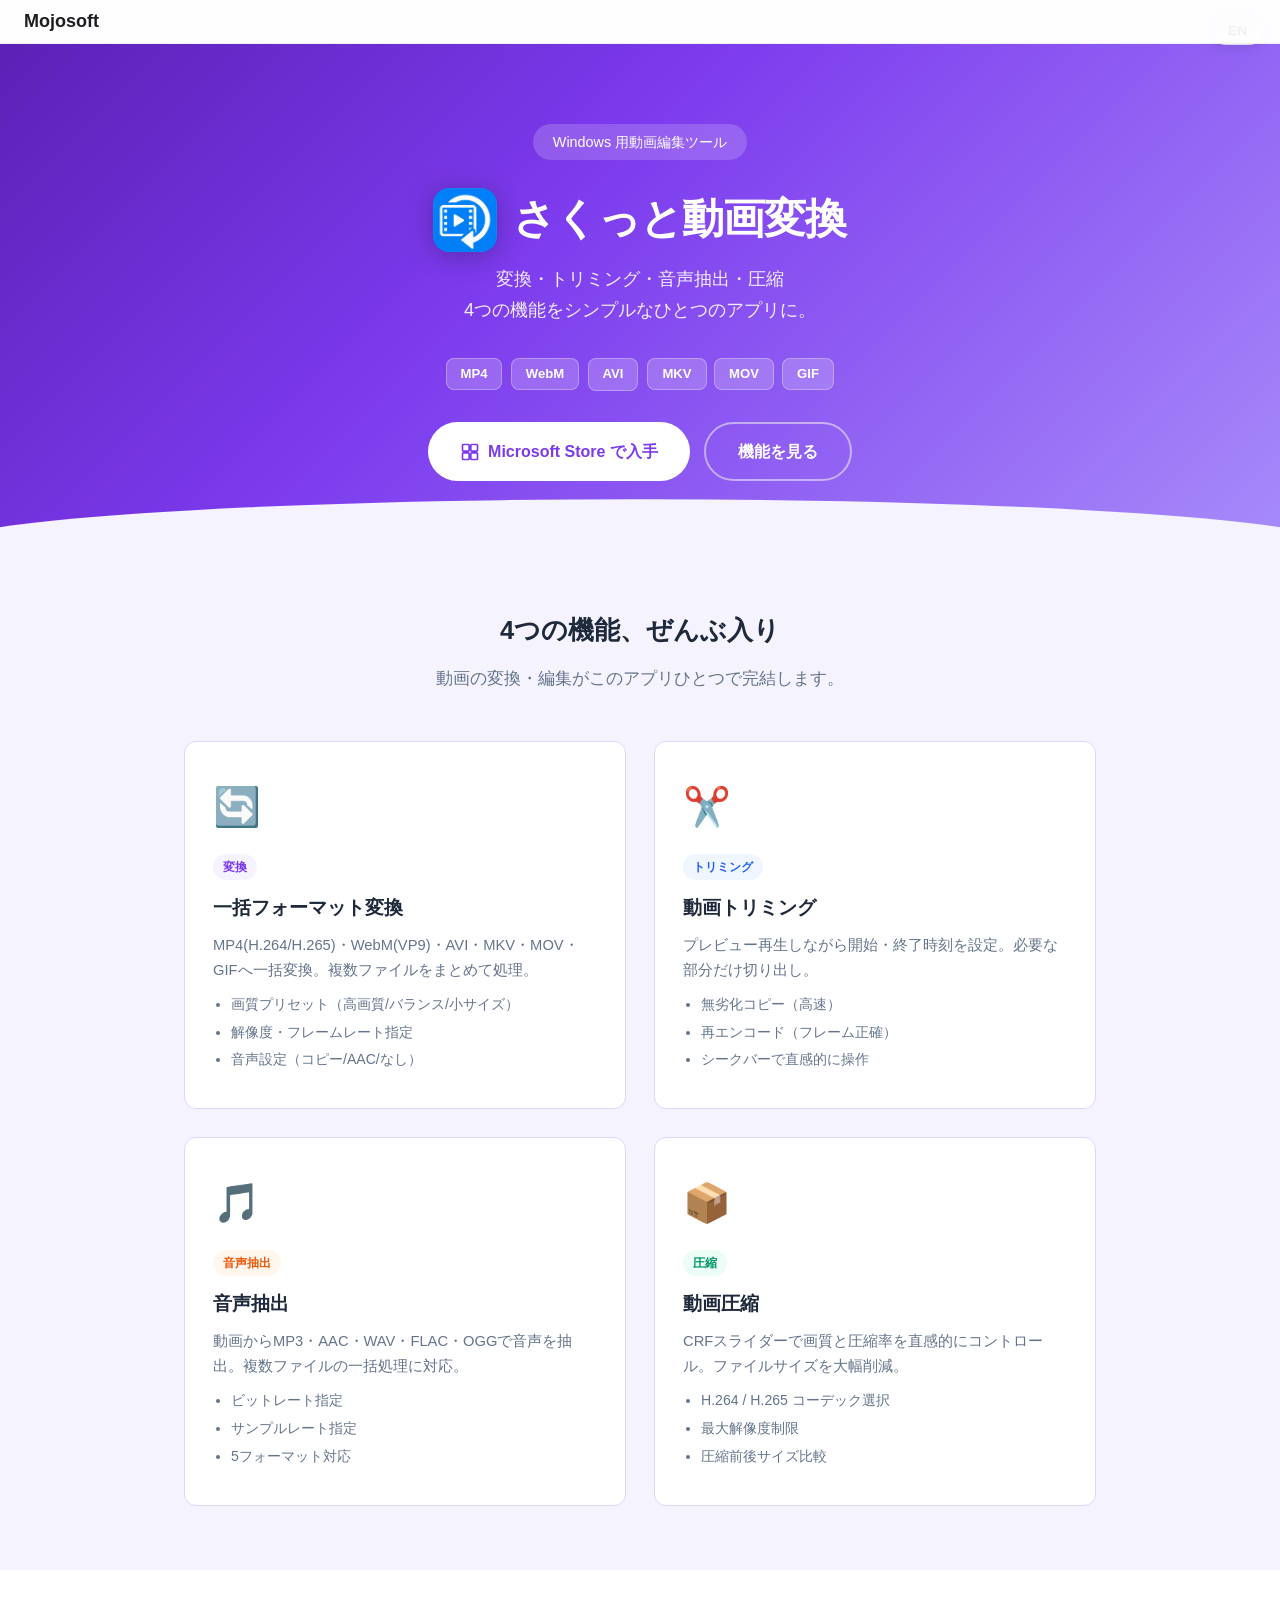
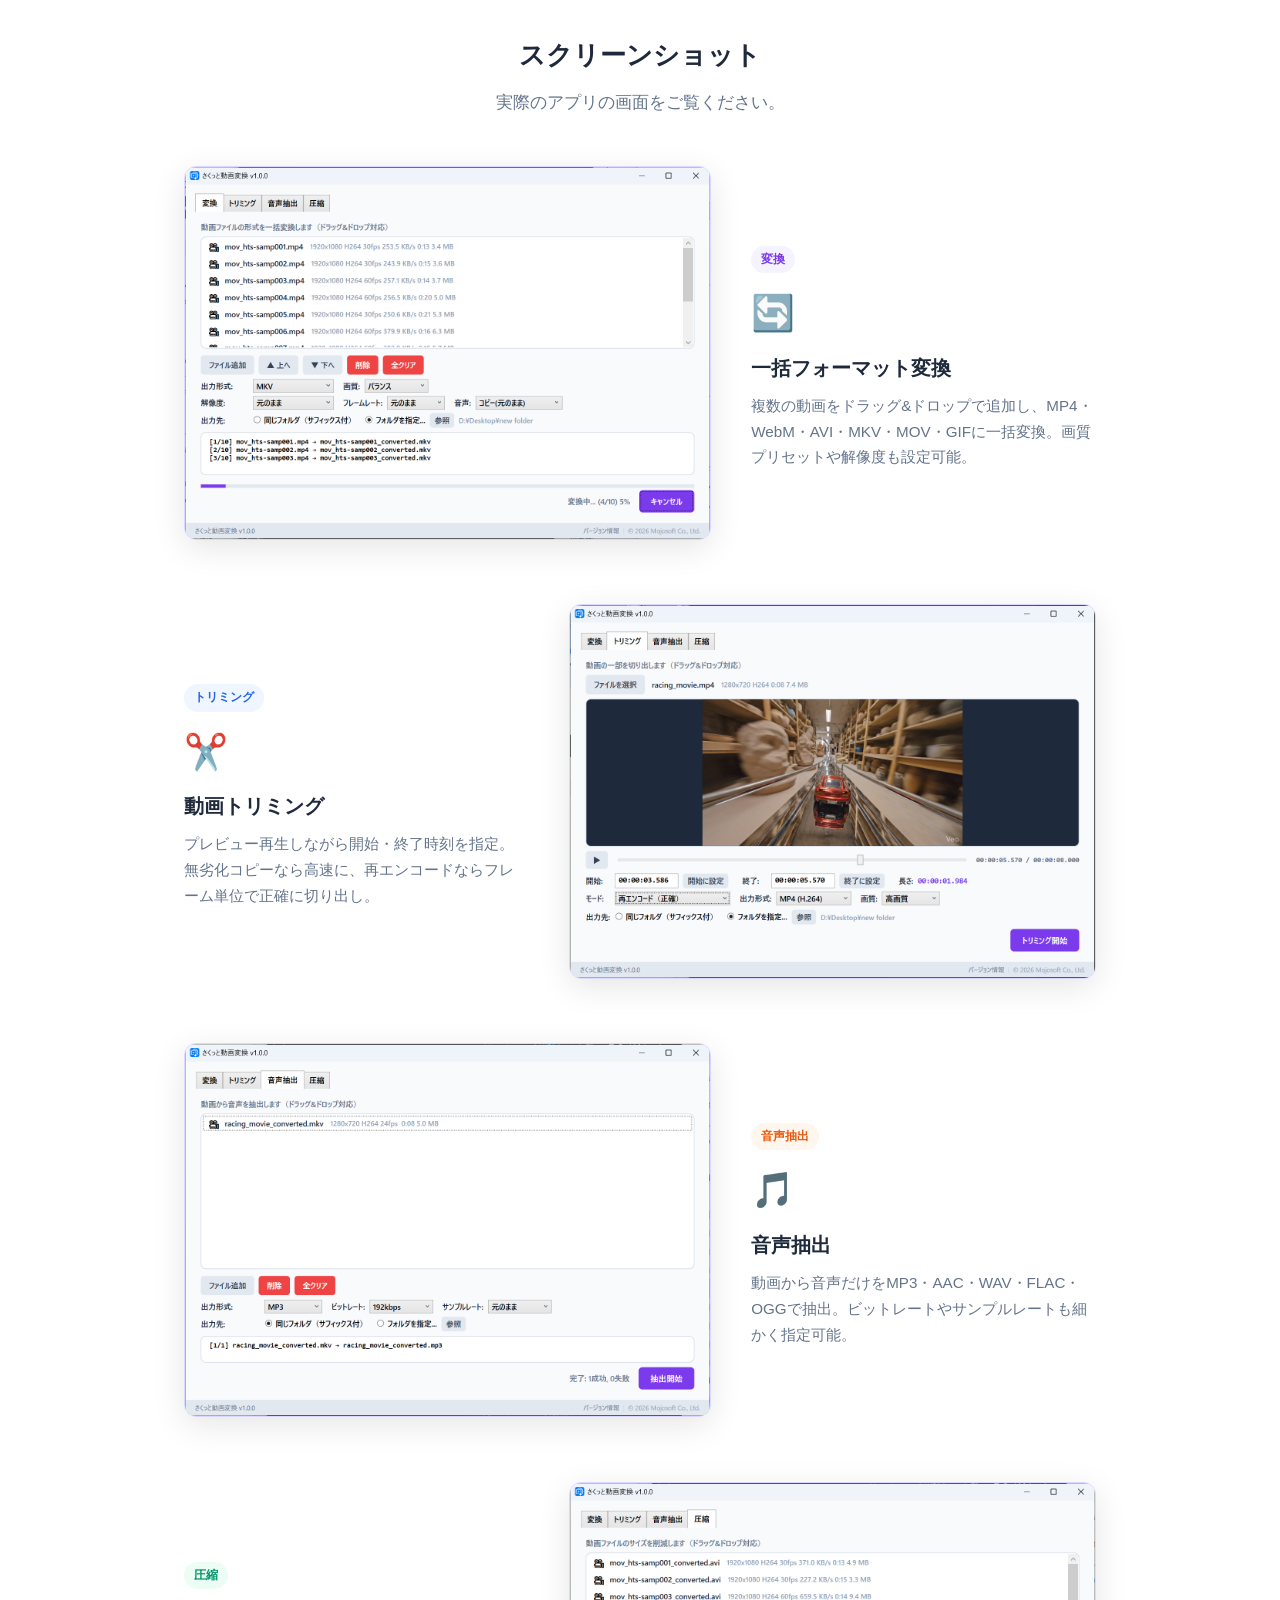
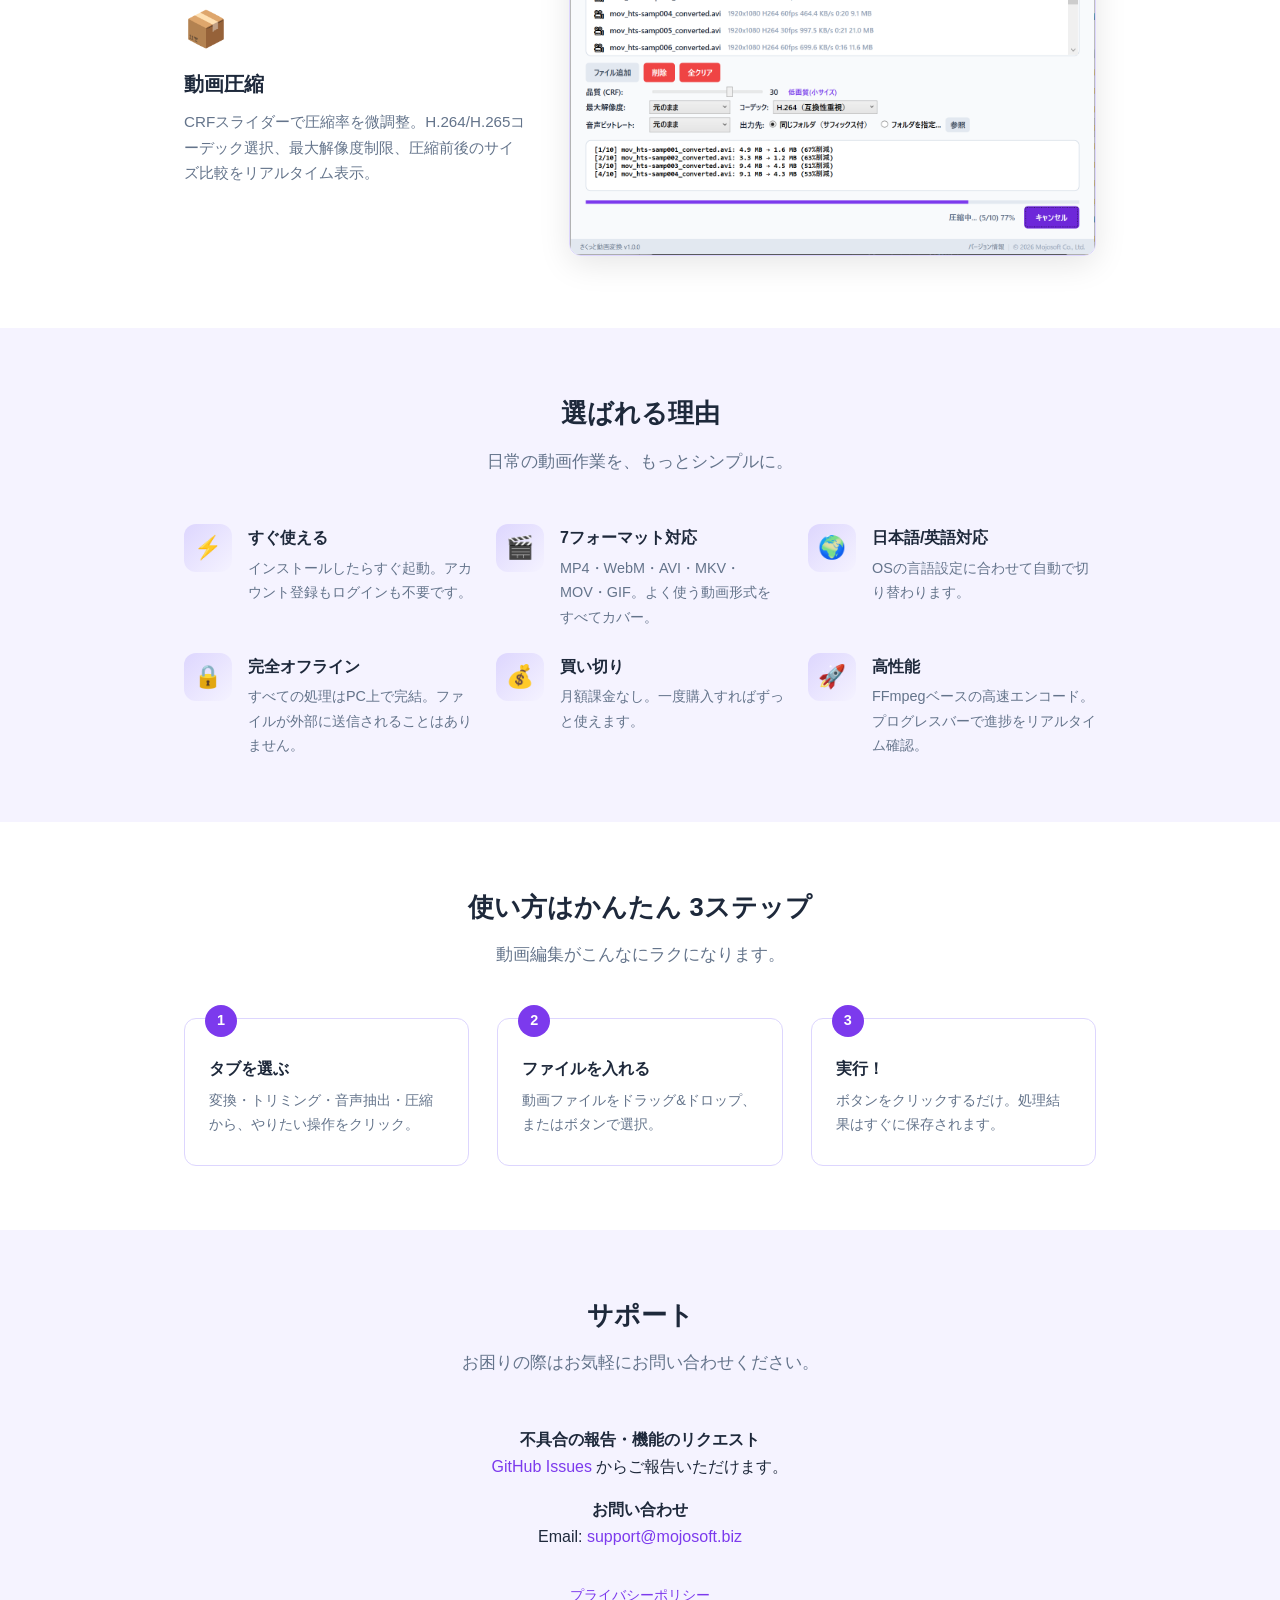
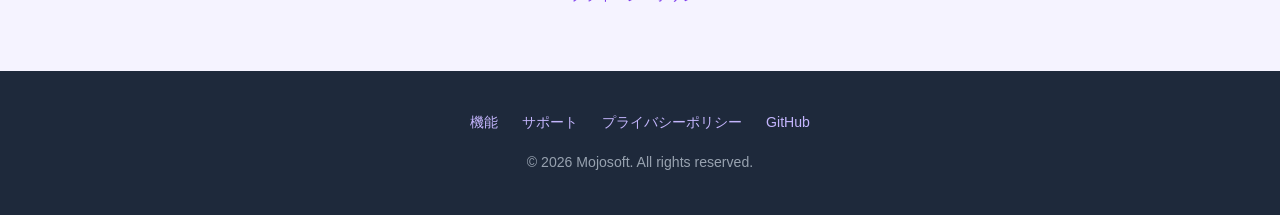
==== commit 3a48c0ac: "Restore original images and presentation; retain SEO metadata" ====
--- a/index.html
+++ b/index.html
@@ -192,7 +192,10 @@
 <div style="height:44px;"></div>
 
 <!-- Language toggle -->
-<a class="lang-toggle" href="https://mojosoftjp.github.io/sakutto-videoconverter/en/" lang="en" style="text-decoration:none">English</a>
+<button class="lang-toggle" onclick="toggleLang()">
+  <span class="ja">EN</span>
+  <span class="en">日本語</span>
+</button>
 
 <!-- Hero -->
 <header class="hero">
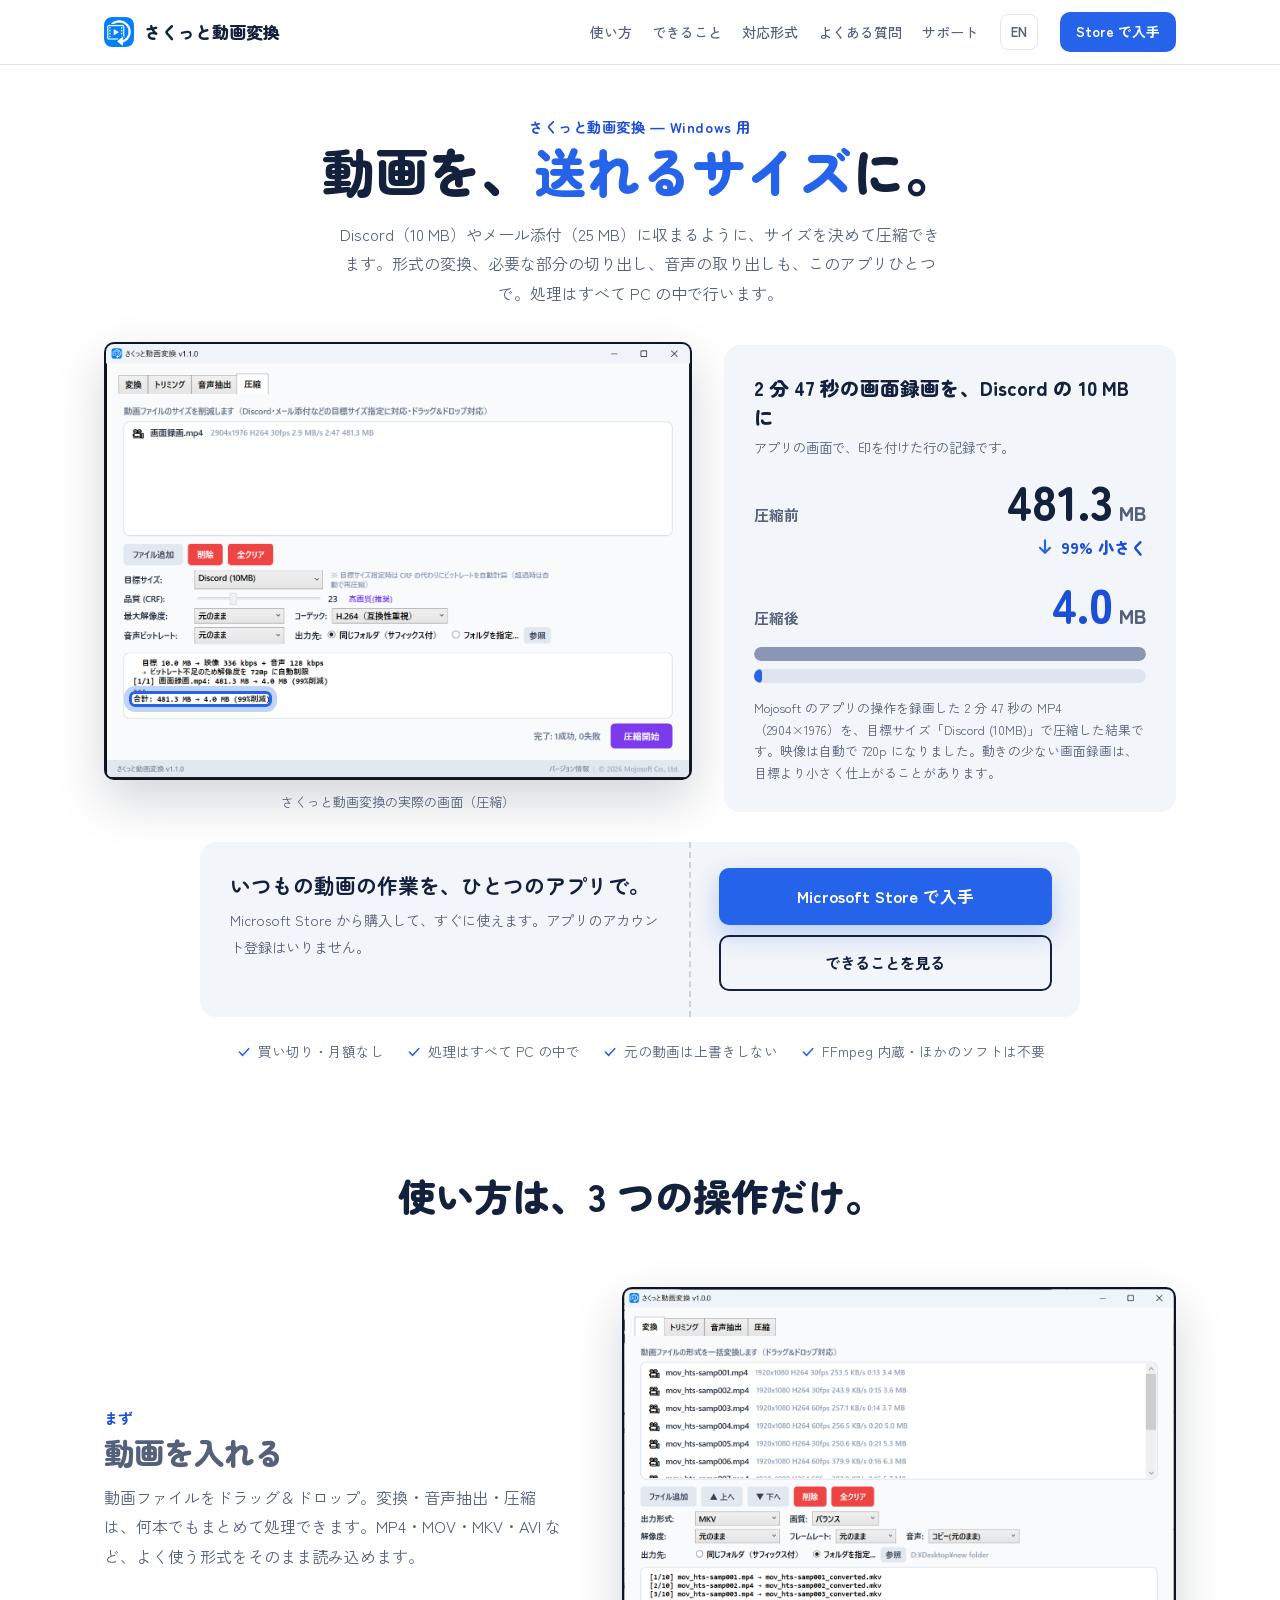
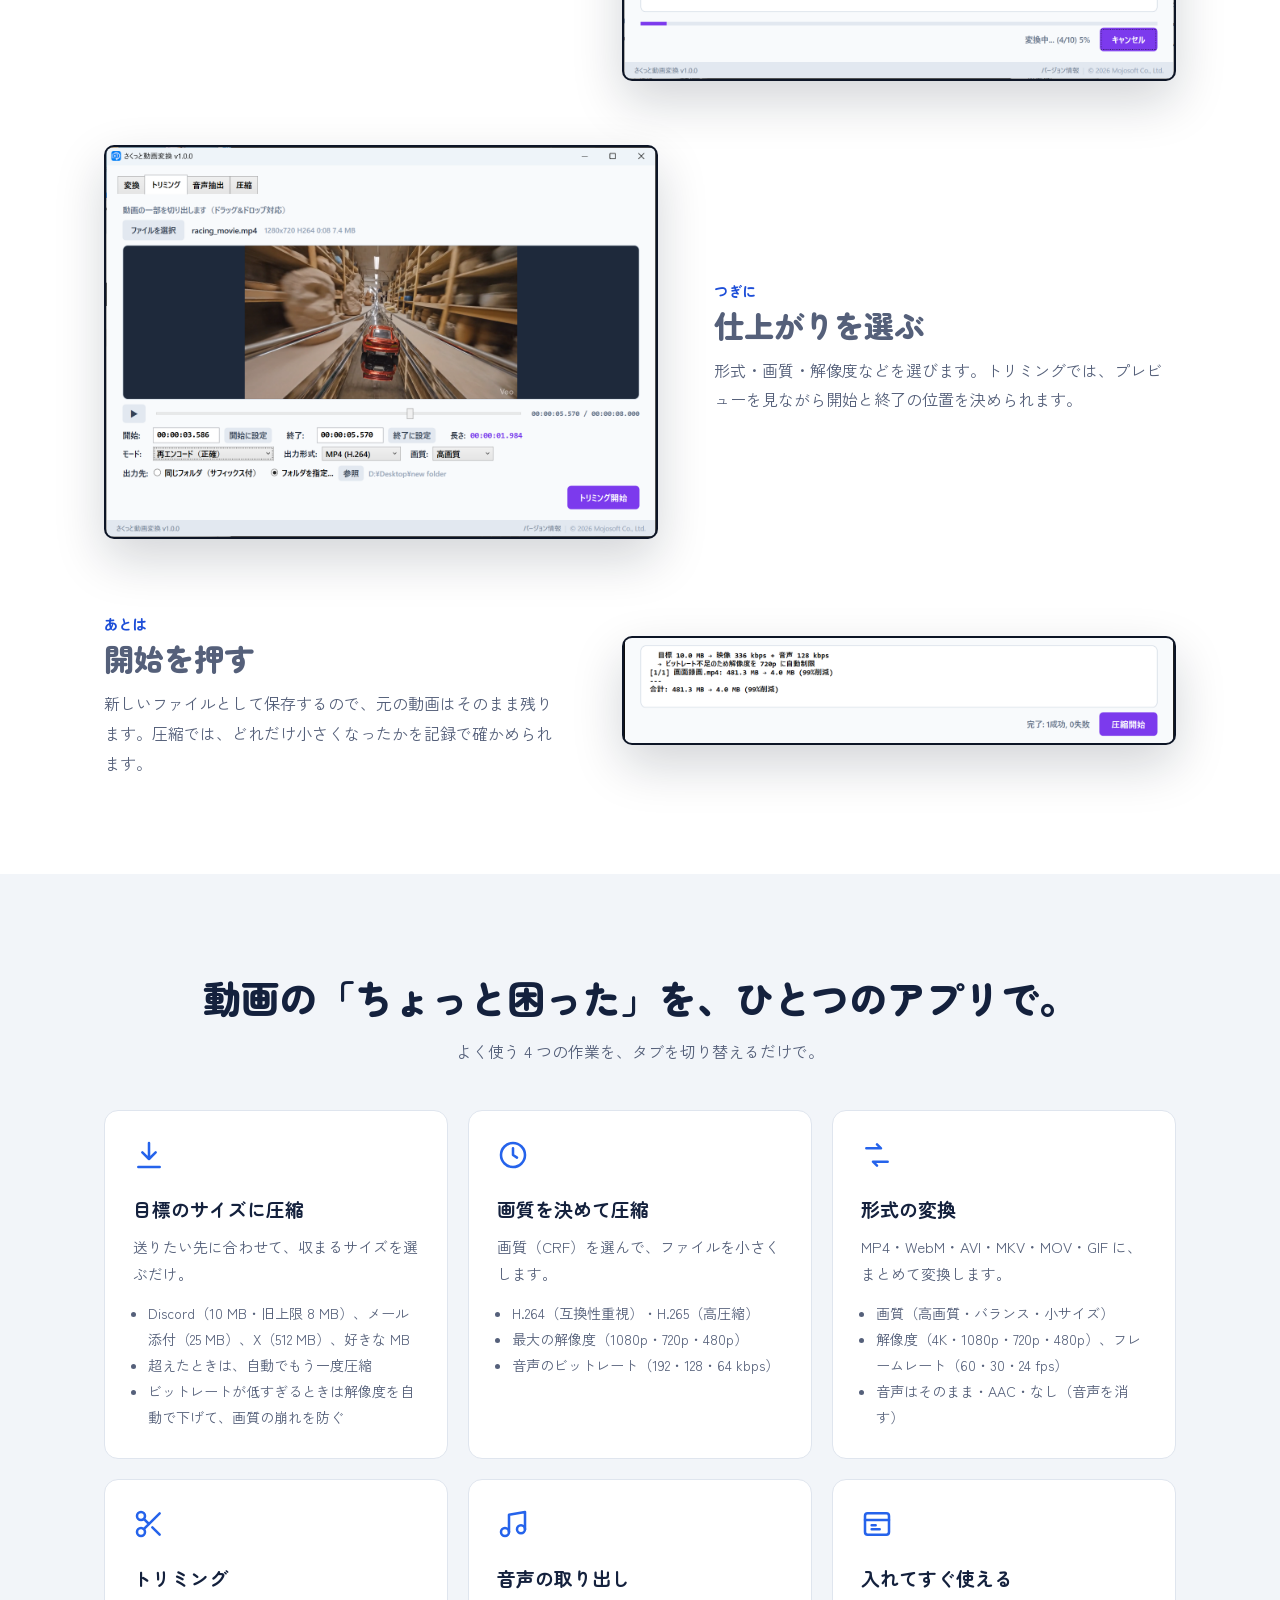
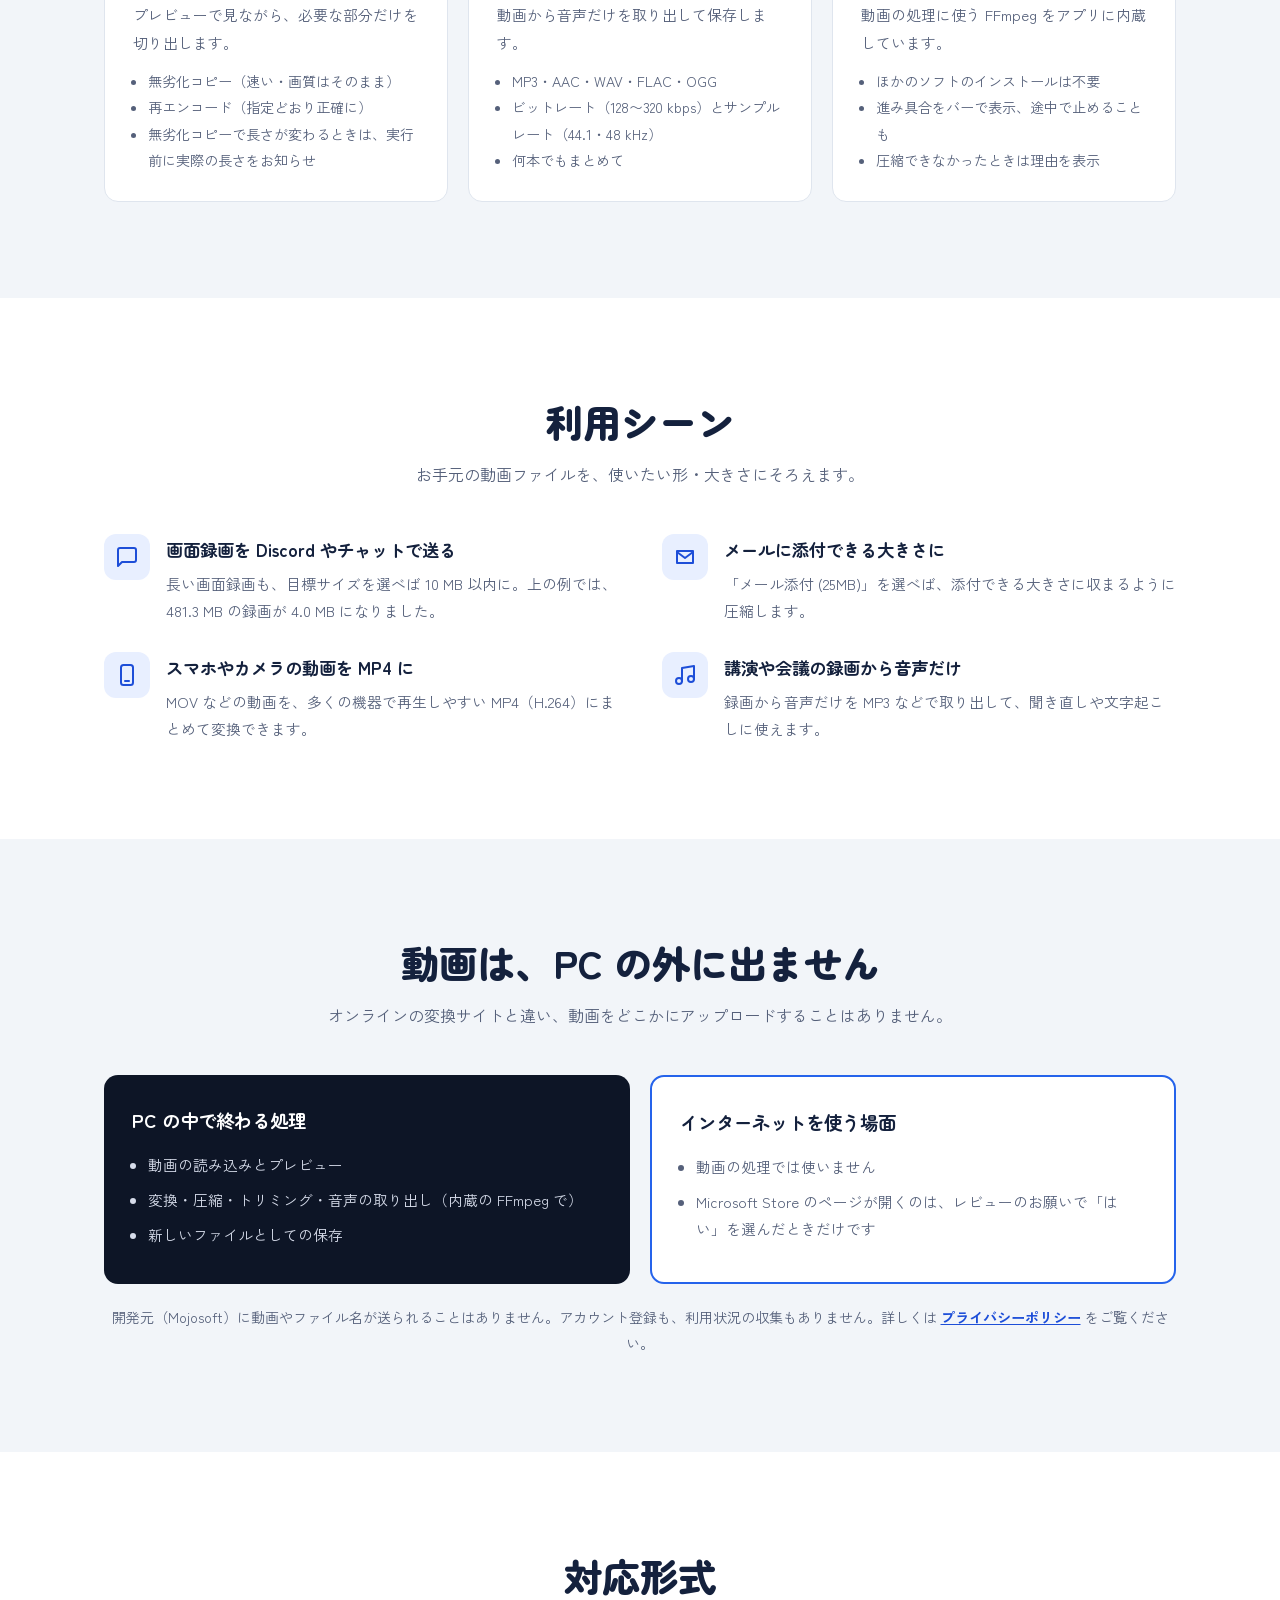
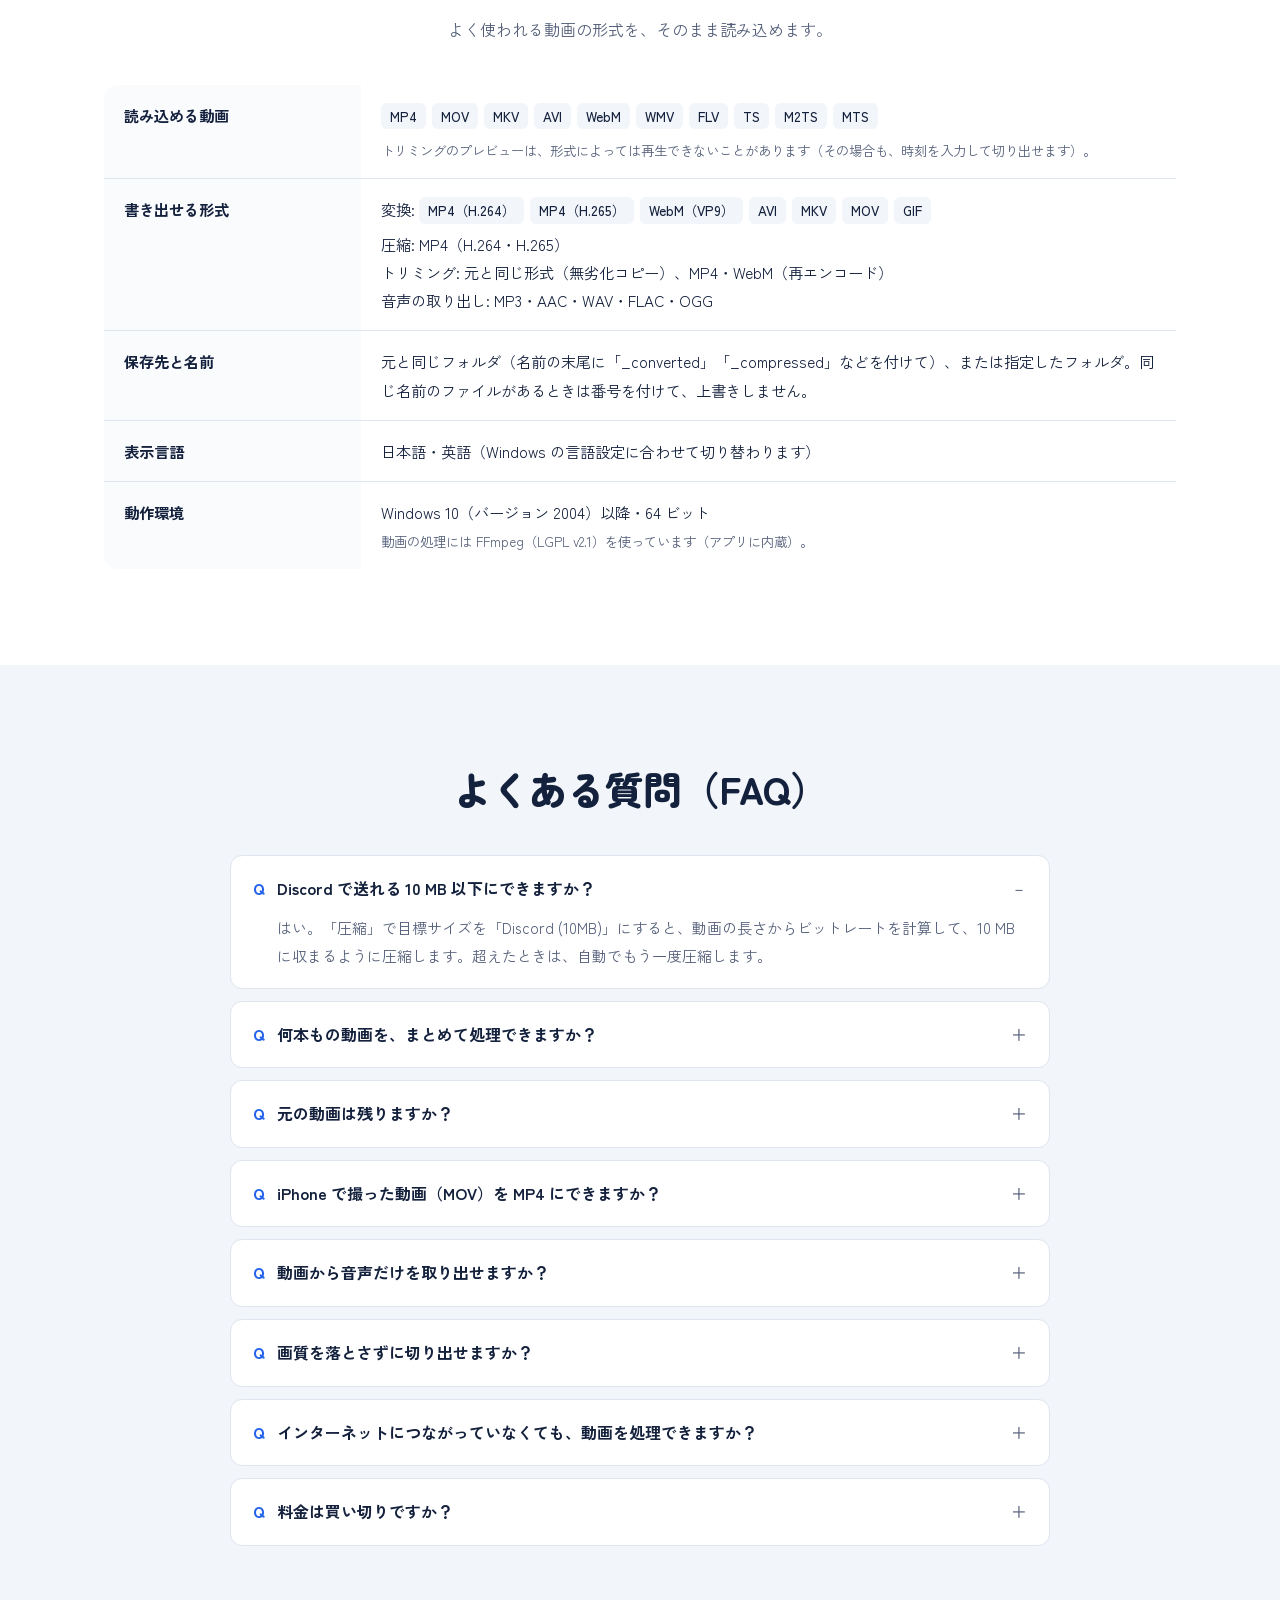
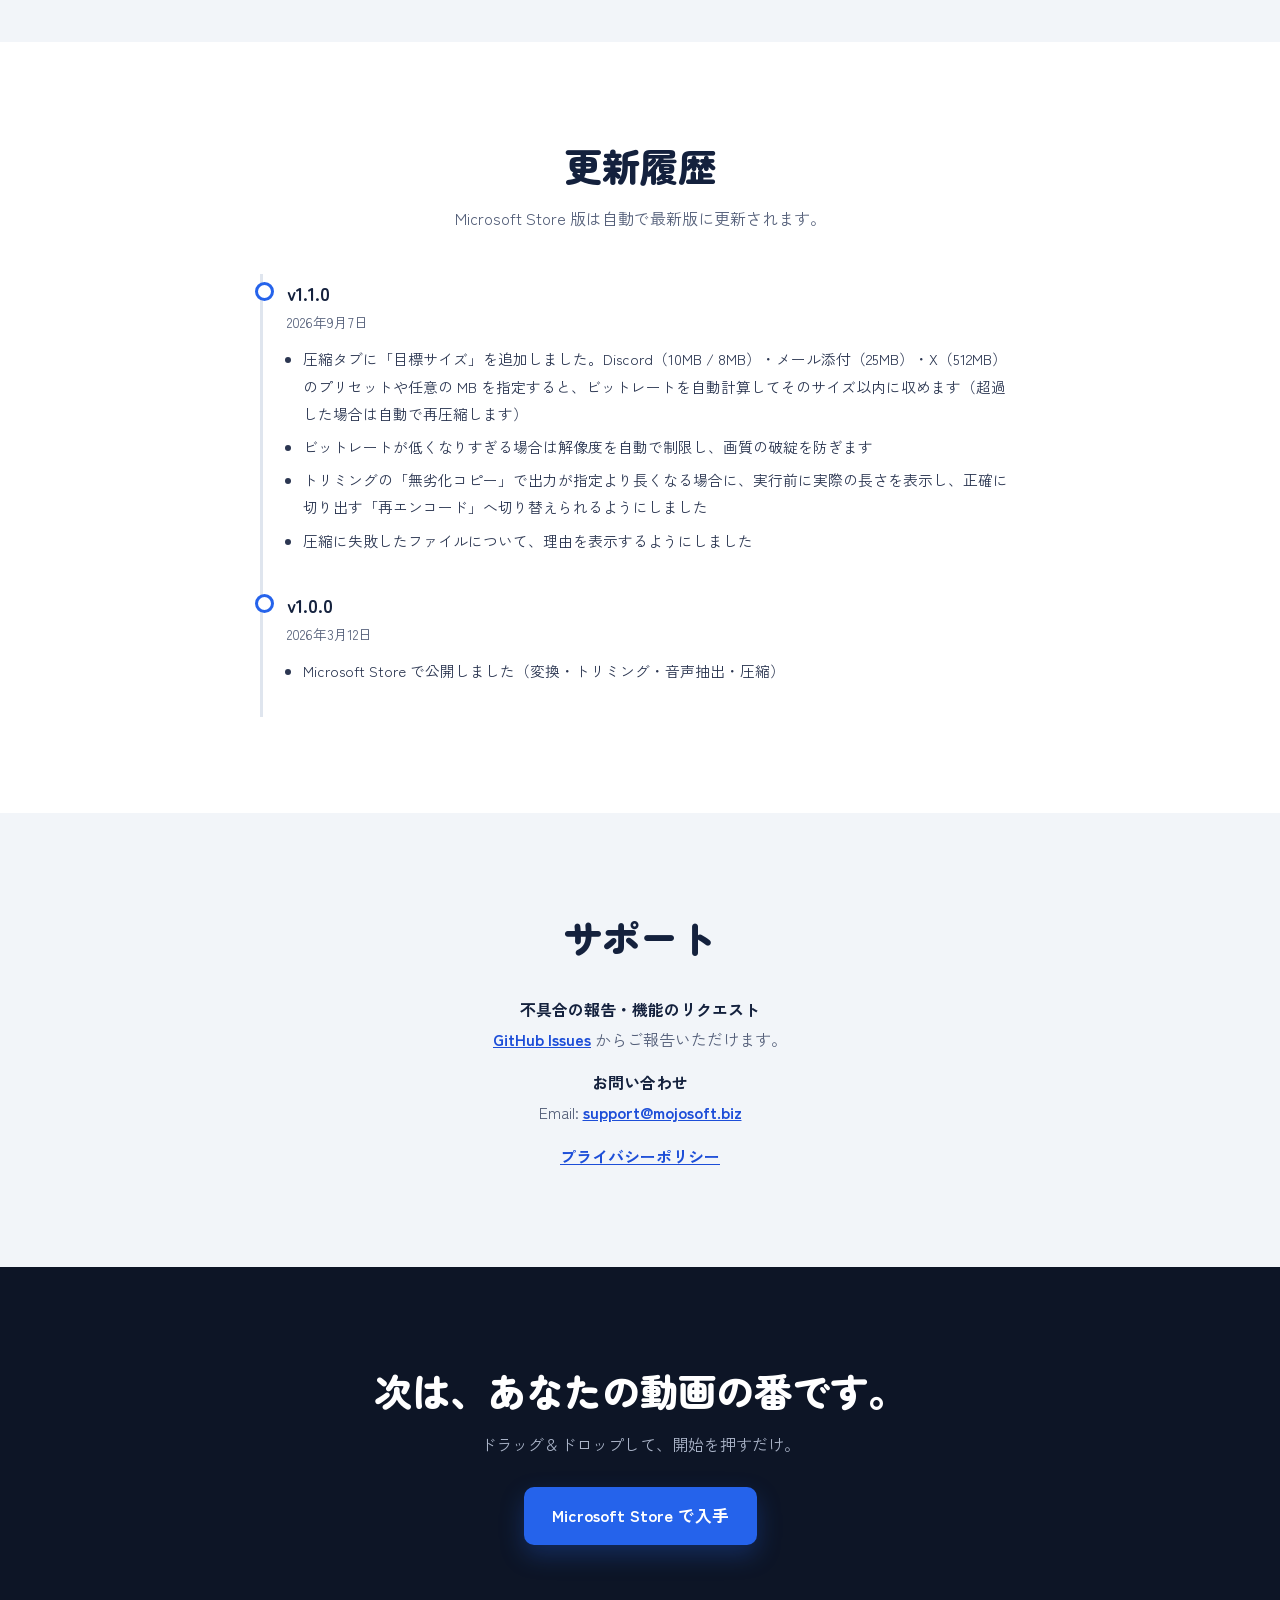
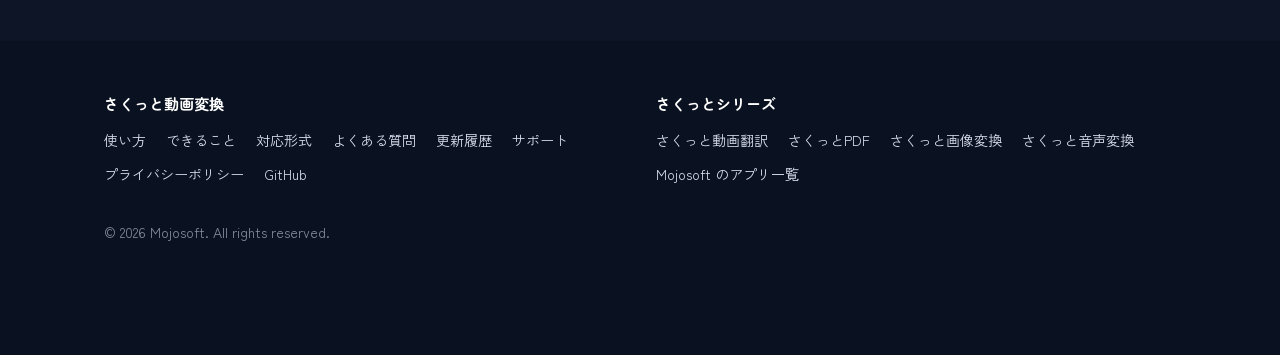
==== commit 71431e08: "design(lp): トップ・英語・プライバシーを新デザインに（画像変換・動画翻訳と同じ型） - 最初の画面を「実際のアプリ（v1.1.0）の画面＋印を付けた記録の行」と明るい説明カードに。   画" ====
--- a/index.html
+++ b/index.html
@@ -1,132 +1,37 @@
 <!DOCTYPE html>
-<html lang="ja" class="lang-ja">
+<html lang="ja">
 <head>
 <meta charset="UTF-8">
 <meta name="viewport" content="width=device-width, initial-scale=1.0">
 <title>さくっと動画変換｜動画変換・圧縮・トリミング・音声抽出</title>
-<meta name="description" content="動画の形式変換、トリミング、音声抽出、ファイル圧縮をひとつにまとめたWindows用ソフト。複数の動画を一括変換できます。機能と操作画面を確認し、Microsoft Storeから購入できます。">
-<style>
-*{margin:0;padding:0;box-sizing:border-box}
-:root{--primary:#7C3AED;--primary-dark:#6D28D9;--accent:#F59E0B;--bg:#F5F3FF;--card:#FFFFFF;--text:#1E293B;--muted:#64748B;--border:#DDD6FE;--radius:12px}
-body{font-family:"Segoe UI","Meiryo","Hiragino Sans",sans-serif;background:var(--bg);color:var(--text);line-height:1.7}
-a{color:var(--primary);text-decoration:none}
-a:hover{text-decoration:underline}
-
-/* Language toggle */
-.lang-toggle{position:fixed;top:16px;right:16px;z-index:1000;background:rgba(255,255,255,.92);border:1px solid var(--border);border-radius:999px;padding:6px 16px;font-size:.85rem;font-weight:600;cursor:pointer;box-shadow:0 2px 12px rgba(0,0,0,.1);transition:background .2s}
-.lang-toggle:hover{background:#fff;box-shadow:0 4px 16px rgba(0,0,0,.15)}
-[data-lang="ja"] .en,[data-lang="en"] .ja{display:none!important}
-
-/* Hero */
-.hero{background:linear-gradient(135deg,#5B21B6 0%,#7C3AED 40%,#A78BFA 100%);color:#fff;padding:80px 24px 64px;text-align:center;position:relative;overflow:hidden}
-.hero::after{content:"";position:absolute;bottom:-2px;left:0;right:0;height:48px;background:var(--bg);clip-path:ellipse(55% 100% at 50% 100%)}
-.hero-title{display:flex;align-items:center;justify-content:center;gap:16px;margin-bottom:8px}
-.hero-title img{width:64px;height:64px;border-radius:16px;filter:drop-shadow(0 4px 12px rgba(0,0,0,.25))}
-.hero h1{font-size:2.6rem;font-weight:800;letter-spacing:-.02em;margin:0}
-.hero .subtitle{font-size:1.15rem;opacity:.9;margin-bottom:32px;font-weight:400}
-.hero .tagline{display:inline-block;background:rgba(255,255,255,.18);border-radius:999px;padding:6px 20px;font-size:.9rem;margin-bottom:24px;backdrop-filter:blur(4px)}
-.hero .formats{display:flex;gap:8px;justify-content:center;flex-wrap:wrap;margin-bottom:32px}
-.hero .format-badge{background:rgba(255,255,255,.2);border:1px solid rgba(255,255,255,.3);border-radius:8px;padding:4px 14px;font-size:.82rem;font-weight:600;backdrop-filter:blur(4px)}
-.cta-group{display:flex;gap:14px;justify-content:center;flex-wrap:wrap}
-.btn{display:inline-flex;align-items:center;gap:8px;padding:14px 32px;border-radius:999px;font-size:1rem;font-weight:600;transition:transform .15s,box-shadow .15s;cursor:pointer;border:none}
-.btn-primary{background:#fff;color:var(--primary)}
-.btn-primary:hover{transform:translateY(-2px);box-shadow:0 8px 24px rgba(0,0,0,.18);text-decoration:none}
-.btn-outline{background:transparent;color:#fff;border:2px solid rgba(255,255,255,.5)}
-.btn-outline:hover{background:rgba(255,255,255,.12);text-decoration:none}
-
-/* Container */
-.container{max-width:960px;margin:0 auto;padding:0 24px}
-
-/* Section */
-.section{padding:64px 0}
-.section-title{font-size:1.6rem;font-weight:700;text-align:center;margin-bottom:12px}
-.section-desc{text-align:center;color:var(--muted);margin-bottom:48px;font-size:1.05rem}
-
-/* Feature cards for 4 tabs */
-.feature-grid{display:grid;grid-template-columns:repeat(2,1fr);gap:28px}
-.feature-card{background:var(--card);border:1px solid var(--border);border-radius:var(--radius);padding:32px 28px;transition:transform .2s,box-shadow .2s}
-.feature-card:hover{transform:translateY(-4px);box-shadow:0 12px 40px rgba(124,58,237,.12)}
-.feature-card .feature-icon{font-size:2.4rem;margin-bottom:12px;display:block}
-.feature-card .feature-tag{display:inline-block;font-size:.75rem;font-weight:600;padding:3px 10px;border-radius:999px;margin-bottom:12px}
-.feature-card .feature-tag.convert{background:#F5F3FF;color:#7C3AED}
-.feature-card .feature-tag.trim{background:#EFF6FF;color:#2563EB}
-.feature-card .feature-tag.audio{background:#FFF7ED;color:#EA580C}
-.feature-card .feature-tag.compress{background:#ECFDF5;color:#059669}
-.feature-card h3{font-size:1.2rem;margin-bottom:8px;font-weight:700}
-.feature-card p{font-size:.92rem;color:var(--muted);line-height:1.7}
-.feature-card ul{margin-top:10px;padding-left:18px;font-size:.88rem;color:var(--muted)}
-.feature-card ul li{margin-bottom:4px}
-
-/* Feature detail rows (for screenshots) */
-.feature-row{display:flex;gap:40px;align-items:center;margin-bottom:56px;flex-wrap:wrap}
-.feature-row:last-child{margin-bottom:0}
-.feature-row.reverse{flex-direction:row-reverse}
-.feature-img{flex:1 1 55%;min-width:280px}
-.feature-img img{width:100%;border-radius:var(--radius);box-shadow:0 8px 32px rgba(0,0,0,.10);border:1px solid var(--border);transition:transform .2s,box-shadow .2s}
-.feature-img img:hover{transform:scale(1.02);box-shadow:0 12px 40px rgba(0,0,0,.15)}
-.feature-info{flex:1 1 35%;min-width:220px}
-.feature-info .feature-icon{font-size:2.2rem;margin-bottom:8px;display:block}
-.feature-info h3{font-size:1.25rem;margin-bottom:8px;font-weight:700}
-.feature-info p{font-size:.95rem;color:var(--muted);line-height:1.7}
-.feature-info .feature-tag{display:inline-block;font-size:.78rem;font-weight:600;padding:3px 10px;border-radius:999px;margin-bottom:10px}
-.feature-info .feature-tag.convert{background:#F5F3FF;color:#7C3AED}
-.feature-info .feature-tag.trim{background:#EFF6FF;color:#2563EB}
-.feature-info .feature-tag.audio{background:#FFF7ED;color:#EA580C}
-.feature-info .feature-tag.compress{background:#ECFDF5;color:#059669}
-
-/* Points */
-.points{display:grid;grid-template-columns:repeat(auto-fit,minmax(260px,1fr));gap:24px;margin-top:40px}
-.point{display:flex;gap:16px;align-items:flex-start}
-.point-icon{flex-shrink:0;width:48px;height:48px;border-radius:12px;background:linear-gradient(135deg,#DDD6FE,#F5F3FF);display:flex;align-items:center;justify-content:center;font-size:1.4rem}
-.point h3{font-size:1rem;margin-bottom:4px}
-.point p{font-size:.9rem;color:var(--muted)}
-
-/* Steps */
-.steps{display:grid;grid-template-columns:repeat(auto-fit,minmax(240px,1fr));gap:28px;counter-reset:step}
-.step{background:var(--card);border:1px solid var(--border);border-radius:var(--radius);padding:28px 24px;position:relative}
-.step::before{counter-increment:step;content:counter(step);position:absolute;top:-14px;left:20px;width:32px;height:32px;border-radius:50%;background:var(--primary);color:#fff;font-weight:700;font-size:.9rem;display:flex;align-items:center;justify-content:center}
-.step h3{margin-top:8px;font-size:1rem;margin-bottom:6px}
-.step p{font-size:.9rem;color:var(--muted)}
-
-/* Footer */
-footer{background:#1E293B;color:#CBD5E1;padding:40px 24px;text-align:center;font-size:.88rem}
-footer a{color:#C4B5FD}
-footer .footer-links{margin-bottom:16px;display:flex;gap:24px;justify-content:center;flex-wrap:wrap}
-footer .copyright{opacity:.7;margin-top:8px}
-
-/* Responsive */
-@media(max-width:700px){
-  .hero h1{font-size:2rem}
-  .hero .subtitle{font-size:1rem}
-  .hero-logo{width:72px;height:72px;border-radius:18px}
-  .feature-grid{grid-template-columns:1fr}
-  .feature-row,.feature-row.reverse{flex-direction:column}
-  .feature-img{min-width:100%}
-  .feature-info{min-width:100%;text-align:center}
-  .section{padding:48px 0}
-  .feature-row{margin-bottom:40px}
-}
-</style>
-  <link rel="canonical" href="https://mojosoftjp.github.io/sakutto-videoconverter/">
-  <link rel="alternate" href="https://mojosoftjp.github.io/sakutto-videoconverter/" hreflang="ja">
-  <link rel="alternate" href="https://mojosoftjp.github.io/sakutto-videoconverter/en/" hreflang="en">
-  <link rel="alternate" href="https://mojosoftjp.github.io/sakutto-videoconverter/" hreflang="x-default">
-  <meta name="robots" content="index, follow, max-image-preview:large">
-  <meta property="og:title" content="さくっと動画変換｜動画変換・圧縮・トリミング・音声抽出">
-  <meta property="og:description" content="動画の形式変換、トリミング、音声抽出、ファイル圧縮をひとつにまとめたWindows用ソフト。複数の動画を一括変換できます。機能と操作画面を確認し、Microsoft Storeから購入できます。">
-  <meta property="og:url" content="https://mojosoftjp.github.io/sakutto-videoconverter/">
-  <meta property="og:type" content="website">
-  <meta property="og:site_name" content="Mojosoft">
-  <meta property="og:locale" content="ja_JP">
-  <meta name="twitter:title" content="さくっと動画変換｜動画変換・圧縮・トリミング・音声抽出">
-  <meta name="twitter:description" content="動画の形式変換、トリミング、音声抽出、ファイル圧縮をひとつにまとめたWindows用ソフト。複数の動画を一括変換できます。機能と操作画面を確認し、Microsoft Storeから購入できます。">
-  <meta property="og:image" content="https://mojosoftjp.github.io/sakutto-videoconverter/j1.png">
-  <meta name="twitter:image" content="https://mojosoftjp.github.io/sakutto-videoconverter/j1.png">
-  <meta property="og:image:alt" content="さくっと動画変換｜動画変換・圧縮・トリミング・音声抽出">
-  <meta name="twitter:image:alt" content="さくっと動画変換｜動画変換・圧縮・トリミング・音声抽出">
-  <meta property="og:image:width" content="1362">
-  <meta property="og:image:height" content="966">
-  <meta name="twitter:card" content="summary_large_image">
+<meta name="description" content="動画の形式変換、圧縮、トリミング、音声抽出をひとつにまとめたWindows用ソフト。Discord（10MB）やメール添付（25MB）など、目標のサイズを選ぶだけで収まるように圧縮できます。複数の動画を一括処理。処理はすべてPCの中で行います。">
+<link rel="icon" type="image/x-icon" href="favicon.ico">
+<link rel="icon" type="image/png" sizes="32x32" href="favicon-32.png">
+<link rel="apple-touch-icon" href="apple-touch-icon.png">
+<link rel="canonical" href="https://mojosoftjp.github.io/sakutto-videoconverter/">
+<link rel="alternate" href="https://mojosoftjp.github.io/sakutto-videoconverter/" hreflang="ja">
+<link rel="alternate" href="https://mojosoftjp.github.io/sakutto-videoconverter/en/" hreflang="en">
+<link rel="alternate" href="https://mojosoftjp.github.io/sakutto-videoconverter/" hreflang="x-default">
+<meta name="robots" content="index, follow, max-image-preview:large">
+<meta property="og:title" content="さくっと動画変換｜動画変換・圧縮・トリミング・音声抽出">
+<meta property="og:description" content="動画の形式変換、圧縮、トリミング、音声抽出をひとつにまとめたWindows用ソフト。Discord（10MB）やメール添付（25MB）など、目標のサイズを選ぶだけで収まるように圧縮できます。複数の動画を一括処理。処理はすべてPCの中で行います。">
+<meta property="og:url" content="https://mojosoftjp.github.io/sakutto-videoconverter/">
+<meta property="og:type" content="website">
+<meta property="og:site_name" content="Mojosoft">
+<meta property="og:locale" content="ja_JP">
+<meta name="twitter:title" content="さくっと動画変換｜動画変換・圧縮・トリミング・音声抽出">
+<meta name="twitter:description" content="動画の形式変換、圧縮、トリミング、音声抽出をひとつにまとめたWindows用ソフト。Discord（10MB）やメール添付（25MB）など、目標のサイズを選ぶだけで収まるように圧縮できます。複数の動画を一括処理。処理はすべてPCの中で行います。">
+<meta property="og:image" content="https://mojosoftjp.github.io/sakutto-videoconverter/j1.png">
+<meta name="twitter:image" content="https://mojosoftjp.github.io/sakutto-videoconverter/j1.png">
+<meta property="og:image:alt" content="さくっと動画変換｜動画変換・圧縮・トリミング・音声抽出">
+<meta name="twitter:image:alt" content="さくっと動画変換｜動画変換・圧縮・トリミング・音声抽出">
+<meta property="og:image:width" content="1362">
+<meta property="og:image:height" content="966">
+<meta name="twitter:card" content="summary_large_image">
+<link rel="preconnect" href="https://fonts.googleapis.com">
+<link rel="preconnect" href="https://fonts.gstatic.com" crossorigin>
+<link href="https://fonts.googleapis.com/css2?family=Zen+Kaku+Gothic+New:wght@400;500;700&family=Zen+Maru+Gothic:wght@700;900&display=swap" rel="stylesheet">
+<link rel="stylesheet" href="style.css">
 <script type="application/ld+json">
 {
   "@context": "https://schema.org",
@@ -135,12 +40,16 @@
       "@type": "SoftwareApplication",
       "@id": "https://mojosoftjp.github.io/sakutto-videoconverter/#software",
       "name": "さくっと動画変換",
+      "alternateName": "SakuttoVideo",
       "url": "https://mojosoftjp.github.io/sakutto-videoconverter/",
-      "description": "動画の形式変換、トリミング、音声抽出、ファイル圧縮をひとつにまとめたWindows用ソフト。複数の動画を一括変換できます。機能と操作画面を確認し、Microsoft Storeから購入できます。",
+      "description": "動画の形式変換、圧縮、トリミング、音声抽出をひとつにまとめたWindows用ソフト。Discord（10MB）やメール添付（25MB）など、目標のサイズを選ぶだけで収まるように圧縮できます。複数の動画を一括処理。処理はすべてPCの中で行います。",
       "image": "https://mojosoftjp.github.io/sakutto-videoconverter/j1.png",
       "operatingSystem": "Windows",
       "applicationCategory": "MultimediaApplication",
       "inLanguage": "ja",
+      "sameAs": [
+        "https://apps.microsoft.com/detail/9N09RQK239JP"
+      ],
       "publisher": {
         "@type": "Organization",
         "@id": "https://mojosoft.biz/#organization",
@@ -183,286 +92,175 @@
 }
 </script>
 </head>
-<body data-lang="ja">
-
-<!-- Mojosoft Header -->
-<nav style="position:fixed;top:0;left:0;right:0;z-index:9999;background:rgba(255,255,255,.85);backdrop-filter:saturate(180%) blur(20px);-webkit-backdrop-filter:saturate(180%) blur(20px);border-bottom:1px solid rgba(0,0,0,.06);height:44px;display:flex;align-items:center;padding:0 24px;">
-  <a href="https://mojosoft.biz/" style="font-size:18px;font-weight:700;color:#1D1D1F;text-decoration:none;font-family:'Noto Sans JP',sans-serif;">Mojosoft</a>
-</nav>
-<div style="height:44px;"></div>
-
-<!-- Language toggle -->
-<button class="lang-toggle" onclick="toggleLang()">
-  <span class="ja">EN</span>
-  <span class="en">日本語</span>
-</button>
-
-<!-- Hero -->
-<header class="hero">
-  <div class="ja"><div class="tagline">Windows 用動画編集ツール</div></div>
-  <div class="en"><div class="tagline">All-in-One Video Editor for Windows</div></div>
-  <div class="hero-title">
-    <img src="logo.png" alt="SakuttoVideo icon">
-    <h1><span class="ja">さくっと動画変換</span><span class="en">SakuttoVideo</span></h1>
-  </div>
-  <p class="subtitle">
-    <span class="ja">変換・トリミング・音声抽出・圧縮<br>4つの機能をシンプルなひとつのアプリに。</span>
-    <span class="en">Convert, Trim, Extract Audio &amp; Compress<br>4 powerful features in one simple app.</span>
-  </p>
-  <div class="formats">
-    <span class="format-badge">MP4</span>
-    <span class="format-badge">WebM</span>
-    <span class="format-badge">AVI</span>
-    <span class="format-badge">MKV</span>
-    <span class="format-badge">MOV</span>
-    <span class="format-badge">GIF</span>
-  </div>
-  <div class="cta-group">
-    <a href="https://www.microsoft.com/store/apps/9N09RQK239JP" class="btn btn-primary">
-      <svg width="20" height="20" viewBox="0 0 24 24" fill="none" stroke="currentColor" stroke-width="2"><rect x="3" y="3" width="8" height="8" rx="1"/><rect x="13" y="3" width="8" height="8" rx="1"/><rect x="3" y="13" width="8" height="8" rx="1"/><rect x="13" y="13" width="8" height="8" rx="1"/></svg>
-      <span class="ja">Microsoft Store で入手</span><span class="en">Get on Microsoft Store</span>
-    </a>
-    <a href="#features" class="btn btn-outline">
-      <span class="ja">機能を見る</span><span class="en">View Features</span>
-    </a>
-  </div>
-</header>
-
-<!-- Feature overview cards -->
-<section id="features" class="section">
-  <div class="container">
-    <h2 class="section-title"><span class="ja">4つの機能、ぜんぶ入り</span><span class="en">4 Features, All Included</span></h2>
-    <p class="section-desc"><span class="ja">動画の変換・編集がこのアプリひとつで完結します。</span><span class="en">One app covers all the video tasks you need.</span></p>
-    <div class="feature-grid">
-      <!-- 1: Convert -->
-      <div class="feature-card">
-        <span class="feature-icon">&#x1F504;</span>
-        <span class="feature-tag convert"><span class="ja">変換</span><span class="en">Convert</span></span>
-        <h3><span class="ja">一括フォーマット変換</span><span class="en">Batch Format Conversion</span></h3>
-        <p><span class="ja">MP4(H.264/H.265)・WebM(VP9)・AVI・MKV・MOV・GIFへ一括変換。複数ファイルをまとめて処理。</span><span class="en">Batch convert to MP4 (H.264/H.265), WebM (VP9), AVI, MKV, MOV, or GIF. Process multiple files at once.</span></p>
-        <ul>
-          <li><span class="ja">画質プリセット（高画質/バランス/小サイズ）</span><span class="en">Quality presets (High / Balanced / Small)</span></li>
-          <li><span class="ja">解像度・フレームレート指定</span><span class="en">Resolution &amp; frame rate control</span></li>
-          <li><span class="ja">音声設定（コピー/AAC/なし）</span><span class="en">Audio settings (Copy / AAC / None)</span></li>
-        </ul>
+<body>
+
+<header class="site-header"><div class="wrap">
+  <a class="brand" href="./"><img src="logo-96.png" alt="" width="30" height="30">さくっと動画変換</a>
+  <nav class="site-nav" aria-label="ページ内">
+    <a href="#how">使い方</a><a href="#features">できること</a><a href="#formats">対応形式</a><a href="#faq">よくある質問</a><a href="#support">サポート</a>
+  </nav>
+  <a class="lang" href="en/" hreflang="en" lang="en">EN</a>
+  <a class="btn btn-main btn-sm" href="https://apps.microsoft.com/detail/9N09RQK239JP?cid=lp-index">Store で入手</a>
+</div></header>
+
+<main>
+<div class="hero"><div class="wrap">
+  <h1><span class="eyebrow">さくっと動画変換 ― Windows 用</span>動画を、<span class="nb"><b>送れるサイズ</b>に。</span></h1>
+  <p class="lede">Discord（10 MB）やメール添付（25 MB）に収まるように、サイズを決めて圧縮できます。形式の変換、必要な部分の切り出し、音声の取り出しも、このアプリひとつで。処理はすべて PC の中で行います。</p>
+
+  <div class="result">
+    <figure class="result-shot">
+      <div class="frame"><div class="shot"><img src="vc_ja_done.png" alt="さくっと動画変換の圧縮の画面。目標サイズ「Discord (10MB)」で 481.3 MB の画面録画を圧縮し、記録の最後に「合計: 481.3 MB → 4.0 MB（99%削減）」と表示されている" width="1362" height="1011"><span class="mark" style="--l:4.0%;--t:79.9%;--w:24.5%;--h:3.7%" aria-hidden="true"></span></div></div>
+      <figcaption>さくっと動画変換の実際の画面（圧縮）</figcaption>
+    </figure>
+    <div class="nums">
+      <h2 id="h-demo">2 分 47 秒の画面録画を、Discord の 10 MB に</h2>
+      <p class="nums-src">アプリの画面で、印を付けた行の記録です。</p>
+      <div class="nums-row"><span>圧縮前</span><b>481.3<small>MB</small></b></div>
+      <div class="nums-cut"><svg viewBox="0 0 24 24" aria-hidden="true"><path d="M12 4v15M6 13l6 6 6-6"/></svg>99% 小さく</div>
+      <div class="nums-row after"><span>圧縮後</span><b>4.0<small>MB</small></b></div>
+      <div class="bars" aria-hidden="true">
+        <div class="bar"><span class="track"><i class="fill" style="width:100%"></i></span></div>
+        <div class="bar after"><span class="track"><i class="fill" style="--to:0.8%"></i></span></div>
       </div>
-      <!-- 2: Trim -->
-      <div class="feature-card">
-        <span class="feature-icon">&#x2702;&#xFE0F;</span>
-        <span class="feature-tag trim"><span class="ja">トリミング</span><span class="en">Trim</span></span>
-        <h3><span class="ja">動画トリミング</span><span class="en">Video Trimming</span></h3>
-        <p><span class="ja">プレビュー再生しながら開始・終了時刻を設定。必要な部分だけ切り出し。</span><span class="en">Set start/end times while previewing playback. Cut out exactly the part you need.</span></p>
-        <ul>
-          <li><span class="ja">無劣化コピー（高速）</span><span class="en">Lossless copy (fast)</span></li>
-          <li><span class="ja">再エンコード（フレーム正確）</span><span class="en">Re-encode (frame-accurate)</span></li>
-          <li><span class="ja">シークバーで直感的に操作</span><span class="en">Intuitive seekbar operation</span></li>
-        </ul>
-      </div>
-      <!-- 3: Audio Extract -->
-      <div class="feature-card">
-        <span class="feature-icon">&#x1F3B5;</span>
-        <span class="feature-tag audio"><span class="ja">音声抽出</span><span class="en">Audio</span></span>
-        <h3><span class="ja">音声抽出</span><span class="en">Audio Extraction</span></h3>
-        <p><span class="ja">動画からMP3・AAC・WAV・FLAC・OGGで音声を抽出。複数ファイルの一括処理に対応。</span><span class="en">Extract audio from video as MP3, AAC, WAV, FLAC, or OGG. Batch processing supported.</span></p>
-        <ul>
-          <li><span class="ja">ビットレート指定</span><span class="en">Bitrate selection</span></li>
-          <li><span class="ja">サンプルレート指定</span><span class="en">Sample rate selection</span></li>
-          <li><span class="ja">5フォーマット対応</span><span class="en">5 output formats</span></li>
-        </ul>
-      </div>
-      <!-- 4: Compress -->
-      <div class="feature-card">
-        <span class="feature-icon">&#x1F4E6;</span>
-        <span class="feature-tag compress"><span class="ja">圧縮</span><span class="en">Compress</span></span>
-        <h3><span class="ja">動画圧縮</span><span class="en">Video Compression</span></h3>
-        <p><span class="ja">CRFスライダーで画質と圧縮率を直感的にコントロール。ファイルサイズを大幅削減。</span><span class="en">Intuitively control quality and compression with a CRF slider. Dramatically reduce file sizes.</span></p>
-        <ul>
-          <li><span class="ja">H.264 / H.265 コーデック選択</span><span class="en">H.264 / H.265 codec selection</span></li>
-          <li><span class="ja">最大解像度制限</span><span class="en">Maximum resolution limit</span></li>
-          <li><span class="ja">圧縮前後サイズ比較</span><span class="en">Before/after size comparison</span></li>
-        </ul>
-      </div>
+      <p class="nums-note">Mojosoft のアプリの操作を録画した 2 分 47 秒の MP4（2904×1976）を、目標サイズ「Discord (10MB)」で圧縮した結果です。映像は自動で 720p になりました。動きの少ない画面録画は、目標より小さく仕上がることがあります。</p>
     </div>
   </div>
-</section>
-
-<!-- Screenshots -->
-<section class="section" style="background:#fff">
-  <div class="container">
-    <h2 class="section-title"><span class="ja">スクリーンショット</span><span class="en">Screenshots</span></h2>
-    <p class="section-desc"><span class="ja">実際のアプリの画面をご覧ください。</span><span class="en">See the app in action.</span></p>
-
-    <!-- 1: Convert -->
-    <div class="feature-row">
-      <div class="feature-img">
-        <img class="ja" src="j1.png" alt="一括変換の画面" loading="lazy">
-        <img class="en" src="e1.png" alt="Batch Convert" loading="lazy">
-      </div>
-      <div class="feature-info">
-        <span class="feature-tag convert"><span class="ja">変換</span><span class="en">Convert</span></span>
-        <span class="feature-icon">&#x1F504;</span>
-        <h3><span class="ja">一括フォーマット変換</span><span class="en">Batch Format Conversion</span></h3>
-        <p><span class="ja">複数の動画をドラッグ&amp;ドロップで追加し、MP4・WebM・AVI・MKV・MOV・GIFに一括変換。画質プリセットや解像度も設定可能。</span><span class="en">Add multiple videos via drag &amp; drop, then batch convert to MP4, WebM, AVI, MKV, MOV, or GIF. Configure quality presets and resolution.</span></p>
-      </div>
+
+  <div class="ticket">
+    <div class="l"><b>いつもの動画の作業を、ひとつのアプリで。</b><p>Microsoft Store から購入して、すぐに使えます。アプリのアカウント登録はいりません。</p></div>
+    <div class="r">
+      <a class="btn btn-main" href="https://apps.microsoft.com/detail/9N09RQK239JP?cid=lp-index">Microsoft Store で入手</a>
+      <a class="btn btn-line" href="#features">できることを見る</a>
     </div>
-
-    <!-- 2: Trim -->
-    <div class="feature-row reverse">
-      <div class="feature-img">
-        <img class="ja" src="j2.png" alt="トリミングの画面" loading="lazy">
-        <img class="en" src="e2.png" alt="Trim" loading="lazy">
-      </div>
-      <div class="feature-info">
-        <span class="feature-tag trim"><span class="ja">トリミング</span><span class="en">Trim</span></span>
-        <span class="feature-icon">&#x2702;&#xFE0F;</span>
-        <h3><span class="ja">動画トリミング</span><span class="en">Video Trimming</span></h3>
-        <p><span class="ja">プレビュー再生しながら開始・終了時刻を指定。無劣化コピーなら高速に、再エンコードならフレーム単位で正確に切り出し。</span><span class="en">Set start/end times while previewing playback. Lossless copy for speed, or re-encode for frame-accurate cutting.</span></p>
-      </div>
-    </div>
-
-    <!-- 3: Audio Extract -->
-    <div class="feature-row">
-      <div class="feature-img">
-        <img class="ja" src="j3.png" alt="音声抽出の画面" loading="lazy">
-        <img class="en" src="e3.png" alt="Audio Extraction" loading="lazy">
-      </div>
-      <div class="feature-info">
-        <span class="feature-tag audio"><span class="ja">音声抽出</span><span class="en">Audio</span></span>
-        <span class="feature-icon">&#x1F3B5;</span>
-        <h3><span class="ja">音声抽出</span><span class="en">Audio Extraction</span></h3>
-        <p><span class="ja">動画から音声だけをMP3・AAC・WAV・FLAC・OGGで抽出。ビットレートやサンプルレートも細かく指定可能。</span><span class="en">Extract audio from video as MP3, AAC, WAV, FLAC, or OGG. Fine-tune bitrate and sample rate settings.</span></p>
-      </div>
-    </div>
-
-    <!-- 4: Compress -->
-    <div class="feature-row reverse">
-      <div class="feature-img">
-        <img class="ja" src="j4.png" alt="圧縮の画面" loading="lazy">
-        <img class="en" src="e4.png" alt="Compression" loading="lazy">
-      </div>
-      <div class="feature-info">
-        <span class="feature-tag compress"><span class="ja">圧縮</span><span class="en">Compress</span></span>
-        <span class="feature-icon">&#x1F4E6;</span>
-        <h3><span class="ja">動画圧縮</span><span class="en">Video Compression</span></h3>
-        <p><span class="ja">CRFスライダーで圧縮率を微調整。H.264/H.265コーデック選択、最大解像度制限、圧縮前後のサイズ比較をリアルタイム表示。</span><span class="en">Fine-tune compression with a CRF slider. Choose H.264 or H.265 codec, set max resolution, and view real-time before/after size comparison.</span></p>
-      </div>
-    </div>
-  </div>
-</section>
-
-<!-- Why choose -->
-<section class="section">
-  <div class="container">
-    <h2 class="section-title"><span class="ja">選ばれる理由</span><span class="en">Why Choose SakuttoVideo</span></h2>
-    <p class="section-desc"><span class="ja">日常の動画作業を、もっとシンプルに。</span><span class="en">Make your daily video tasks simpler.</span></p>
-    <div class="points">
-      <div class="point">
-        <div class="point-icon">&#x26A1;</div>
-        <div>
-          <h3><span class="ja">すぐ使える</span><span class="en">Ready to Use</span></h3>
-          <p><span class="ja">インストールしたらすぐ起動。アカウント登録もログインも不要です。</span><span class="en">Launch right after install. No account signup or login required.</span></p>
-        </div>
-      </div>
-      <div class="point">
-        <div class="point-icon">&#x1F3AC;</div>
-        <div>
-          <h3><span class="ja">7フォーマット対応</span><span class="en">7 Formats Supported</span></h3>
-          <p><span class="ja">MP4・WebM・AVI・MKV・MOV・GIF。よく使う動画形式をすべてカバー。</span><span class="en">MP4, WebM, AVI, MKV, MOV, GIF. All common video formats covered.</span></p>
-        </div>
-      </div>
-      <div class="point">
-        <div class="point-icon">&#x1F30D;</div>
-        <div>
-          <h3><span class="ja">日本語/英語対応</span><span class="en">Japanese / English</span></h3>
-          <p><span class="ja">OSの言語設定に合わせて自動で切り替わります。</span><span class="en">Automatically switches based on your OS language setting.</span></p>
-        </div>
-      </div>
-      <div class="point">
-        <div class="point-icon">&#x1F512;</div>
-        <div>
-          <h3><span class="ja">完全オフライン</span><span class="en">Fully Offline</span></h3>
-          <p><span class="ja">すべての処理はPC上で完結。ファイルが外部に送信されることはありません。</span><span class="en">All processing stays on your PC. Your files are never sent to any server.</span></p>
-        </div>
-      </div>
-      <div class="point">
-        <div class="point-icon">&#x1F4B0;</div>
-        <div>
-          <h3><span class="ja">買い切り</span><span class="en">One-Time Purchase</span></h3>
-          <p><span class="ja">月額課金なし。一度購入すればずっと使えます。</span><span class="en">No subscription fees. Buy once, use forever.</span></p>
-        </div>
-      </div>
-      <div class="point">
-        <div class="point-icon">&#x1F680;</div>
-        <div>
-          <h3><span class="ja">高性能</span><span class="en">High Performance</span></h3>
-          <p><span class="ja">FFmpegベースの高速エンコード。プログレスバーで進捗をリアルタイム確認。</span><span class="en">FFmpeg-based high-speed encoding. Real-time progress bar included.</span></p>
-        </div>
-      </div>
-    </div>
-  </div>
-</section>
-
-<!-- How to use -->
-<section class="section" style="background:#fff">
-  <div class="container">
-    <h2 class="section-title"><span class="ja">使い方はかんたん 3ステップ</span><span class="en">Easy 3-Step Workflow</span></h2>
-    <p class="section-desc"><span class="ja">動画編集がこんなにラクになります。</span><span class="en">Video editing has never been this easy.</span></p>
-    <div class="steps">
-      <div class="step">
-        <h3><span class="ja">タブを選ぶ</span><span class="en">Choose a Tab</span></h3>
-        <p><span class="ja">変換・トリミング・音声抽出・圧縮から、やりたい操作をクリック。</span><span class="en">Click the tab for the operation you want: convert, trim, extract audio, or compress.</span></p>
-      </div>
-      <div class="step">
-        <h3><span class="ja">ファイルを入れる</span><span class="en">Add Your Files</span></h3>
-        <p><span class="ja">動画ファイルをドラッグ&amp;ドロップ、またはボタンで選択。</span><span class="en">Drag &amp; drop video files, or select them with the file picker.</span></p>
-      </div>
-      <div class="step">
-        <h3><span class="ja">実行！</span><span class="en">Execute!</span></h3>
-        <p><span class="ja">ボタンをクリックするだけ。処理結果はすぐに保存されます。</span><span class="en">Click the button and you're done. Results are saved instantly.</span></p>
-      </div>
-    </div>
-  </div>
-</section>
-
-<!-- Support -->
-<section id="support" class="section">
-  <div class="container">
-    <h2 class="section-title"><span class="ja">サポート</span><span class="en">Support</span></h2>
-    <p class="section-desc"><span class="ja">お困りの際はお気軽にお問い合わせください。</span><span class="en">Feel free to contact us if you need help.</span></p>
-    <div style="max-width:560px;margin:0 auto;text-align:center">
-      <p style="margin-bottom:16px">
-        <strong><span class="ja">不具合の報告・機能のリクエスト</span><span class="en">Bug Reports &amp; Feature Requests</span></strong><br>
-        <span class="ja"><a href="https://github.com/mojosoftjp/sakutto-videoconverter/issues">GitHub Issues</a> からご報告いただけます。</span>
-        <span class="en">Report via <a href="https://github.com/mojosoftjp/sakutto-videoconverter/issues">GitHub Issues</a>.</span>
-      </p>
-      <p style="margin-bottom:16px">
-        <strong><span class="ja">お問い合わせ</span><span class="en">Contact</span></strong><br>
-        Email: <a href="mailto:support@mojosoft.biz">support@mojosoft.biz</a>
-      </p>
-      <p style="color:var(--muted);font-size:.9rem;margin-top:32px">
-        <a href="privacy.html"><span class="ja">プライバシーポリシー</span><span class="en">Privacy Policy</span></a>
-      </p>
-    </div>
-  </div>
-</section>
-
-<!-- Footer -->
-<footer>
-  <div class="footer-links">
-    <a href="#features"><span class="ja">機能</span><span class="en">Features</span></a>
-    <a href="#support"><span class="ja">サポート</span><span class="en">Support</span></a>
-    <a href="privacy.html"><span class="ja">プライバシーポリシー</span><span class="en">Privacy Policy</span></a>
-    <a href="https://github.com/mojosoftjp/sakutto-videoconverter">GitHub</a>
-  </div>
-  <div class="copyright">&copy; 2026 Mojosoft. All rights reserved.</div>
-</footer>
-
-<script>
-function setLang(lang) {
-  if (lang !== "ja") window.location.assign("https://mojosoftjp.github.io/sakutto-videoconverter/en/" + window.location.hash);
-}
-function toggleLang() { setLang("en"); }
-</script>
-
+  </div>
+  <div class="assure">
+    <span><svg viewBox="0 0 24 24"><path d="M5 12l5 5 9-10"/></svg>買い切り・月額なし</span>
+    <span><svg viewBox="0 0 24 24"><path d="M5 12l5 5 9-10"/></svg>処理はすべて PC の中で</span>
+    <span><svg viewBox="0 0 24 24"><path d="M5 12l5 5 9-10"/></svg>元の動画は上書きしない</span>
+    <span><svg viewBox="0 0 24 24"><path d="M5 12l5 5 9-10"/></svg>FFmpeg 内蔵・ほかのソフトは不要</span>
+  </div>
+</div></div>
+
+<section id="how"><div class="wrap">
+  <h2 class="h2 center">使い方は、3 つの操作だけ。</h2>
+  <div class="row">
+    <div class="txt"><p class="verb"><small>まず</small>動画を入れる</p><p>動画ファイルをドラッグ＆ドロップ。変換・音声抽出・圧縮は、何本でもまとめて処理できます。MP4・MOV・MKV・AVI など、よく使う形式をそのまま読み込めます。</p></div>
+    <div class="frame"><img src="j1.png" alt="10 本の動画をまとめて変換している画面" width="1362" height="966" loading="lazy"></div>
+  </div>
+  <div class="row">
+    <div class="txt"><p class="verb"><small>つぎに</small>仕上がりを選ぶ</p><p>形式・画質・解像度などを選びます。トリミングでは、プレビューを見ながら開始と終了の位置を決められます。</p></div>
+    <div class="frame"><img src="j2.png" alt="プレビューを見ながら切り出す範囲を決めるトリミングの画面" width="1362" height="966" loading="lazy"></div>
+  </div>
+  <div class="row">
+    <div class="txt"><p class="verb"><small>あとは</small>開始を押す</p><p>新しいファイルとして保存するので、元の動画はそのまま残ります。圧縮では、どれだけ小さくなったかを記録で確かめられます。</p></div>
+    <div class="frame"><img src="vc_ja_log.png" alt="圧縮が終わり、目標サイズから計算したビットレートと、合計 481.3 MB → 4.0 MB が記録された画面" width="1362" height="260" loading="lazy"></div>
+  </div>
+</div></section>
+
+<section id="features" class="soft"><div class="wrap">
+  <div class="center"><h2 class="h2">動画の「ちょっと困った」を、ひとつのアプリで。</h2><p class="sub">よく使う 4 つの作業を、タブを切り替えるだけで。</p></div>
+  <div class="features three">
+    <div class="feature"><svg viewBox="0 0 24 24"><path d="M12 3v12M7 10l5 5 5-5"/><path d="M4 21h16"/></svg><h3>目標のサイズに圧縮</h3><p>送りたい先に合わせて、収まるサイズを選ぶだけ。</p><ul><li>Discord（10 MB・旧上限 8 MB）、メール添付（25 MB）、X（512 MB）、好きな MB</li><li>超えたときは、自動でもう一度圧縮</li><li>ビットレートが低すぎるときは解像度を自動で下げて、画質の崩れを防ぐ</li></ul></div>
+    <div class="feature"><svg viewBox="0 0 24 24"><circle cx="12" cy="12" r="9"/><path d="M12 7v5l3 2"/></svg><h3>画質を決めて圧縮</h3><p>画質（CRF）を選んで、ファイルを小さくします。</p><ul><li>H.264（互換性重視）・H.265（高圧縮）</li><li>最大の解像度（1080p・720p・480p）</li><li>音声のビットレート（192・128・64 kbps）</li></ul></div>
+    <div class="feature"><svg viewBox="0 0 24 24"><path d="M4 7h11l-3-3M20 17H9l3 3"/></svg><h3>形式の変換</h3><p>MP4・WebM・AVI・MKV・MOV・GIF に、まとめて変換します。</p><ul><li>画質（高画質・バランス・小サイズ）</li><li>解像度（4K・1080p・720p・480p）、フレームレート（60・30・24 fps）</li><li>音声はそのまま・AAC・なし（音声を消す）</li></ul></div>
+    <div class="feature"><svg viewBox="0 0 24 24"><circle cx="6" cy="6" r="3"/><circle cx="6" cy="18" r="3"/><path d="M20 4L8.1 15.9M14.5 14.5L20 20M8.1 8.1L12 12"/></svg><h3>トリミング</h3><p>プレビューで見ながら、必要な部分だけを切り出します。</p><ul><li>無劣化コピー（速い・画質はそのまま）</li><li>再エンコード（指定どおり正確に）</li><li>無劣化コピーで長さが変わるときは、実行前に実際の長さをお知らせ</li></ul></div>
+    <div class="feature"><svg viewBox="0 0 24 24"><path d="M9 18V5l12-2v13"/><circle cx="6" cy="18" r="3"/><circle cx="18" cy="16" r="3"/></svg><h3>音声の取り出し</h3><p>動画から音声だけを取り出して保存します。</p><ul><li>MP3・AAC・WAV・FLAC・OGG</li><li>ビットレート（128〜320 kbps）とサンプルレート（44.1・48 kHz）</li><li>何本でもまとめて</li></ul></div>
+    <div class="feature"><svg viewBox="0 0 24 24"><rect x="3" y="4" width="18" height="16" rx="2"/><path d="M3 9h18M8 13h3M8 16h6"/></svg><h3>入れてすぐ使える</h3><p>動画の処理に使う FFmpeg をアプリに内蔵しています。</p><ul><li>ほかのソフトのインストールは不要</li><li>進み具合をバーで表示、途中で止めることも</li><li>圧縮できなかったときは理由を表示</li></ul></div>
+  </div>
+</div></section>
+
+<section id="use-cases"><div class="wrap">
+  <div class="center"><h2 class="h2">利用シーン</h2><p class="sub">お手元の動画ファイルを、使いたい形・大きさにそろえます。</p></div>
+  <div class="cases">
+    <div class="case"><div class="ic"><svg viewBox="0 0 24 24"><path d="M21 15a2 2 0 0 1-2 2H7l-4 4V5a2 2 0 0 1 2-2h14a2 2 0 0 1 2 2z"/></svg></div><div><h3>画面録画を Discord やチャットで送る</h3><p>長い画面録画も、目標サイズを選べば 10 MB 以内に。上の例では、481.3 MB の録画が 4.0 MB になりました。</p></div></div>
+    <div class="case"><div class="ic"><svg viewBox="0 0 24 24"><path d="M4 6h16v12H4z"/><path d="M4 7l8 6 8-6"/></svg></div><div><h3>メールに添付できる大きさに</h3><p>「メール添付 (25MB)」を選べば、添付できる大きさに収まるように圧縮します。</p></div></div>
+    <div class="case"><div class="ic"><svg viewBox="0 0 24 24"><rect x="6" y="2" width="12" height="20" rx="2.5"/><path d="M10 18h4"/></svg></div><div><h3>スマホやカメラの動画を MP4 に</h3><p>MOV などの動画を、多くの機器で再生しやすい MP4（H.264）にまとめて変換できます。</p></div></div>
+    <div class="case"><div class="ic"><svg viewBox="0 0 24 24"><path d="M9 18V5l12-2v13"/><circle cx="6" cy="18" r="3"/><circle cx="18" cy="16" r="3"/></svg></div><div><h3>講演や会議の録画から音声だけ</h3><p>録画から音声だけを MP3 などで取り出して、聞き直しや文字起こしに使えます。</p></div></div>
+  </div>
+</div></section>
+
+<section id="data-flow" class="soft"><div class="wrap">
+  <div class="center"><h2 class="h2">動画は、PC の外に出ません</h2><p class="sub">オンラインの変換サイトと違い、動画をどこかにアップロードすることはありません。</p></div>
+  <div class="flow">
+    <div class="pc"><h3>PC の中で終わる処理</h3><ul><li>動画の読み込みとプレビュー</li><li>変換・圧縮・トリミング・音声の取り出し（内蔵の FFmpeg で）</li><li>新しいファイルとしての保存</li></ul></div>
+    <div class="net"><h3>インターネットを使う場面</h3><ul><li>動画の処理では使いません</li><li>Microsoft Store のページが開くのは、レビューのお願いで「はい」を選んだときだけです</li></ul></div>
+  </div>
+  <p class="flow-note center">開発元（Mojosoft）に動画やファイル名が送られることはありません。アカウント登録も、利用状況の収集もありません。詳しくは <a href="privacy.html">プライバシーポリシー</a> をご覧ください。</p>
+</div></section>
+
+<section id="formats"><div class="wrap">
+  <div class="center"><h2 class="h2">対応形式</h2><p class="sub">よく使われる動画の形式を、そのまま読み込めます。</p></div>
+  <table class="spec">
+    <tr><th scope="row">読み込める動画</th><td><span>MP4</span><span>MOV</span><span>MKV</span><span>AVI</span><span>WebM</span><span>WMV</span><span>FLV</span><span>TS</span><span>M2TS</span><span>MTS</span><small>トリミングのプレビューは、形式によっては再生できないことがあります（その場合も、時刻を入力して切り出せます）。</small></td></tr>
+    <tr><th scope="row">書き出せる形式</th><td>変換: <span>MP4（H.264）</span><span>MP4（H.265）</span><span>WebM（VP9）</span><span>AVI</span><span>MKV</span><span>MOV</span><span>GIF</span><br>圧縮: MP4（H.264・H.265）<br>トリミング: 元と同じ形式（無劣化コピー）、MP4・WebM（再エンコード）<br>音声の取り出し: MP3・AAC・WAV・FLAC・OGG</td></tr>
+    <tr><th scope="row">保存先と名前</th><td>元と同じフォルダ（名前の末尾に「_converted」「_compressed」などを付けて）、または指定したフォルダ。同じ名前のファイルがあるときは番号を付けて、上書きしません。</td></tr>
+    <tr><th scope="row">表示言語</th><td>日本語・英語（Windows の言語設定に合わせて切り替わります）</td></tr>
+    <tr><th scope="row">動作環境</th><td>Windows 10（バージョン 2004）以降・64 ビット<small>動画の処理には FFmpeg（LGPL v2.1）を使っています（アプリに内蔵）。</small></td></tr>
+  </table>
+</div></section>
+
+<section id="faq" class="soft"><div class="wrap">
+  <h2 class="h2 center">よくある質問（FAQ）</h2>
+  <div class="faq">
+    <details open><summary>Discord で送れる 10 MB 以下にできますか？</summary><p>はい。「圧縮」で目標サイズを「Discord (10MB)」にすると、動画の長さからビットレートを計算して、10 MB に収まるように圧縮します。超えたときは、自動でもう一度圧縮します。</p></details>
+    <details><summary>何本もの動画を、まとめて処理できますか？</summary><p>はい。変換・音声抽出・圧縮は、ファイルをまとめて入れれば順番に自動で処理します。</p></details>
+    <details><summary>元の動画は残りますか？</summary><p>はい。新しいファイルとして保存します。同じ名前のファイルがあるときは番号を付けるので、上書きしません。</p></details>
+    <details><summary>iPhone で撮った動画（MOV）を MP4 にできますか？</summary><p>はい。「変換」で MP4（H.264）を選べば、多くの機器で再生しやすい MP4 になります。</p></details>
+    <details><summary>動画から音声だけを取り出せますか？</summary><p>はい。「音声抽出」で MP3・AAC・WAV・FLAC・OGG から選べます。何本でもまとめて処理できます。</p></details>
+    <details><summary>画質を落とさずに切り出せますか？</summary><p>はい。トリミングの「無劣化コピー」なら、元の画質のまま速く切り出せます。キーフレームの位置で切るため長さが少し変わるときは、実行前にお知らせし、正確に切る「再エンコード」にも切り替えられます。</p></details>
+    <details><summary>インターネットにつながっていなくても、動画を処理できますか？</summary><p>はい。変換も圧縮も、アプリに内蔵した FFmpeg で PC の中で行います。</p></details>
+    <details><summary>料金は買い切りですか？</summary><p>はい。Microsoft Store で一度購入すれば、月額料金なしで使い続けられます。</p></details>
+  </div>
+</div></section>
+
+<section id="changelog"><div class="wrap">
+  <div class="center"><h2 class="h2">更新履歴</h2><p class="sub">Microsoft Store 版は自動で最新版に更新されます。</p></div>
+  <div class="log">
+    <article>
+      <h3>v1.1.0</h3><time datetime="2026-09-07">2026年9月7日</time>
+      <ul>
+        <li>圧縮タブに「目標サイズ」を追加しました。Discord（10MB / 8MB）・メール添付（25MB）・X（512MB）のプリセットや任意の MB を指定すると、ビットレートを自動計算してそのサイズ以内に収めます（超過した場合は自動で再圧縮します）</li>
+        <li>ビットレートが低くなりすぎる場合は解像度を自動で制限し、画質の破綻を防ぎます</li>
+        <li>トリミングの「無劣化コピー」で出力が指定より長くなる場合に、実行前に実際の長さを表示し、正確に切り出す「再エンコード」へ切り替えられるようにしました</li>
+        <li>圧縮に失敗したファイルについて、理由を表示するようにしました</li>
+      </ul>
+    </article>
+    <article>
+      <h3>v1.0.0</h3><time datetime="2026-03-12">2026年3月12日</time>
+      <ul><li>Microsoft Store で公開しました（変換・トリミング・音声抽出・圧縮）</li></ul>
+    </article>
+  </div>
+</div></section>
+
+<section id="support" class="soft"><div class="wrap">
+  <h2 class="h2 center">サポート</h2>
+  <div class="support">
+    <p><b>不具合の報告・機能のリクエスト</b><br><a href="https://github.com/mojosoftjp/sakutto-videoconverter/issues">GitHub Issues</a> からご報告いただけます。</p>
+    <p><b>お問い合わせ</b><br>Email: <a href="mailto:support@mojosoft.biz">support@mojosoft.biz</a></p>
+    <p><a href="privacy.html">プライバシーポリシー</a></p>
+  </div>
+</div></section>
+</main>
+
+<div class="band final on-dark"><div class="wrap">
+  <h2 class="h2">次は、あなたの動画の番です。</h2>
+  <p>ドラッグ＆ドロップして、開始を押すだけ。</p>
+  <div class="btns">
+    <a class="btn btn-main" href="https://apps.microsoft.com/detail/9N09RQK239JP?cid=lp-index">Microsoft Store で入手</a>
+  </div>
+</div></div>
+
+<footer class="site-footer"><div class="wrap">
+  <div class="foot-grid">
+    <div><h4>さくっと動画変換</h4><div class="foot-links"><a href="#how">使い方</a><a href="#features">できること</a><a href="#formats">対応形式</a><a href="#faq">よくある質問</a><a href="#changelog">更新履歴</a><a href="#support">サポート</a><a href="privacy.html">プライバシーポリシー</a><a href="https://github.com/mojosoftjp/sakutto-videoconverter">GitHub</a></div></div>
+    <div><h4>さくっとシリーズ</h4><div class="foot-links"><a href="https://mojosoftjp.github.io/sakutto-videotranslator/">さくっと動画翻訳</a><a href="https://mojosoftjp.github.io/sakutto-pdf/">さくっとPDF</a><a href="https://mojosoftjp.github.io/sakutto-imageconverter/">さくっと画像変換</a><a href="https://mojosoftjp.github.io/sakutto-audioconverter/">さくっと音声変換</a><a href="https://mojosoftjp.github.io/">Mojosoft のアプリ一覧</a></div></div>
+  </div>
+  <p class="copyright">&copy; 2026 Mojosoft. All rights reserved.</p>
+</div></footer>
+
+<div class="sticky-cta">
+  <a class="btn btn-main" href="https://apps.microsoft.com/detail/9N09RQK239JP?cid=lp-index">Microsoft Store で入手</a>
+</div>
 </body>
 </html>
--- a/style.css
+++ b/style.css
@@ -0,0 +1,221 @@
+/* さくっと動画変換 LP — D design (light base, dark "screen" frames), same system as さくっと動画翻訳. Shared by / and /en/. */
+:root{
+  --bg:#ffffff; --panel:#f2f5f9; --ink:#14213d; --sub:#55607a; --line:#dfe5ee;
+  --accent:#2563eb; --accent-dark:#1d4ed8; --accent-soft:#e8efff; --accent-glow:rgba(37,99,235,.28); --accent-glow2:rgba(37,99,235,.34);
+  --deep:#0d1526; --deep2:#16213a; --deep-sub:#aab4c8;
+  --round:"Zen Maru Gothic","Hiragino Maru Gothic ProN","Meiryo",sans-serif;
+  --body:"Zen Kaku Gothic New","Hiragino Sans","Meiryo",sans-serif;
+  --radius:14px;
+}
+*{box-sizing:border-box;margin:0;padding:0}
+html{scroll-behavior:smooth}
+body{background:var(--bg);color:var(--ink);font-family:var(--body);line-height:1.85;-webkit-font-smoothing:antialiased}
+img{max-width:100%;height:auto;display:block}
+a{color:inherit}
+p a,li a,.link{color:var(--accent-dark);font-weight:700}
+.wrap{max-width:1120px;margin:0 auto;padding:0 24px}
+.center{text-align:center}
+
+/* buttons */
+.btn{display:inline-flex;align-items:center;justify-content:center;gap:10px;text-decoration:none;font-weight:700;border-radius:10px;transition:transform .15s ease,box-shadow .15s ease,background .15s ease;line-height:1.4;text-align:center}
+.btn-main{background:var(--accent);color:#fff;padding:17px 28px;font-size:1.04rem;box-shadow:0 10px 24px var(--accent-glow)}
+.btn-main:hover{background:var(--accent-dark);transform:translateY(-2px);box-shadow:0 14px 30px var(--accent-glow2)}
+.btn-line{border:2px solid var(--ink);color:var(--ink);padding:15px 22px;font-size:.96rem}
+.btn-line:hover{background:var(--ink);color:#fff}
+.on-dark .btn-line{border-color:#fff;color:#fff}
+.on-dark .btn-line:hover{background:#fff;color:var(--ink)}
+.btn-sm{padding:10px 16px;font-size:.86rem;box-shadow:none}
+.btn small{font-weight:500;opacity:.9;font-size:.82em}
+.btn svg{width:18px;height:18px;flex-shrink:0}
+
+/* header */
+.site-header{position:sticky;top:0;z-index:40;background:rgba(255,255,255,.94);backdrop-filter:saturate(160%) blur(10px);border-bottom:1px solid var(--line)}
+.site-header .wrap{display:flex;align-items:center;gap:22px;height:64px}
+.brand{display:flex;align-items:center;gap:10px;font-family:var(--round);font-weight:900;font-size:1.06rem;text-decoration:none;white-space:nowrap}
+.brand img{width:30px;height:30px;border-radius:8px}
+.site-nav{margin-left:auto;display:flex;gap:20px;font-size:.88rem;color:var(--sub)}
+.site-nav a{text-decoration:none;font-weight:500}
+.site-nav a:hover{color:var(--ink)}
+.lang{font-size:.82rem;font-weight:700;text-decoration:none;color:var(--sub);border:1px solid var(--line);border-radius:8px;padding:5px 10px}
+.lang:hover{color:var(--ink);border-color:var(--ink)}
+
+/* hero */
+.hero{padding:44px 0 8px}
+.hero .eyebrow{display:block;text-align:center;font-weight:700;font-size:.9rem;color:var(--accent-dark);letter-spacing:.04em}
+.hero h1{font-family:var(--round);font-weight:900;font-size:clamp(1.9rem,4.4vw,3.3rem);line-height:1.32;text-align:center;margin-top:8px}
+.hero h1 b{color:var(--accent);font-weight:900}
+.nb{display:inline-block}
+.hero .lede{text-align:center;color:var(--sub);margin:14px auto 0;max-width:38em}
+
+/* dark "screen" panel */
+.player{margin:34px auto 0;max-width:1040px;background:var(--deep);border-radius:18px;padding:20px 22px 14px;box-shadow:0 30px 70px rgba(13,21,38,.28);color:#fff}
+.player-top{display:flex;align-items:center;justify-content:space-between;gap:12px 18px;flex-wrap:wrap;margin-bottom:14px}
+.player-top h2{font-family:var(--round);font-weight:700;font-size:1.02rem;line-height:1.5;color:#fff}
+.player .hint{color:var(--deep-sub);font-size:.84rem;text-align:center;padding:12px 8px 2px}
+.pill{font-size:.76rem;font-weight:700;color:#bff3ec;border:1px solid #2f6f69;border-radius:999px;padding:3px 12px;white-space:nowrap}
+
+/* hero result: the real app screen (dark frame) + a light explanation card beside it */
+.result{margin:34px auto 0;max-width:1080px;display:grid;grid-template-columns:1.3fr 1fr;gap:32px;align-items:center}
+.result-shot figcaption{text-align:center;color:var(--sub);font-size:.82rem;margin-top:10px}
+.shot{position:relative}
+.shot .mark{position:absolute;left:var(--l);top:var(--t);width:var(--w);height:var(--h,3.6%);border:3px solid var(--accent);border-radius:6px;box-shadow:0 0 0 5px var(--accent-glow)}
+.nums{background:var(--panel);border-radius:16px;padding:28px 30px}
+.nums h2{font-family:var(--round);font-weight:900;font-size:1.22rem;line-height:1.5}
+.nums-src{color:var(--sub);font-size:.84rem;margin-top:4px}
+.nums-row{display:flex;align-items:baseline;justify-content:space-between;gap:12px;margin-top:14px}
+.nums-row span{font-weight:700;color:var(--sub);font-size:.92rem}
+.nums-row b{font-family:var(--round);font-weight:900;font-size:clamp(2.2rem,4.6vw,3rem);line-height:1.1}
+.nums-row b small{font-size:.42em;margin-left:6px;color:var(--sub)}
+.nums-row.after b{color:var(--accent-dark)}
+.nums-cut{display:flex;align-items:center;gap:6px;justify-content:flex-end;font-family:var(--round);font-weight:900;color:var(--accent-dark);font-size:1.02rem;margin-top:4px}
+.nums-cut svg{width:20px;height:20px;stroke:var(--accent);fill:none;stroke-width:2.6;stroke-linecap:round;stroke-linejoin:round}
+.bars{margin-top:16px;display:grid;gap:8px}
+.bar .track{display:block;height:14px;border-radius:7px;background:#dfe5ee;overflow:hidden}
+.bar .fill{display:block;height:100%;min-width:8px;border-radius:7px;background:#8a96b3}
+.bar.after .fill{background:var(--accent);width:var(--to);animation:shrink 1.6s cubic-bezier(.2,.7,.2,1) .4s both}
+@keyframes shrink{from{width:100%}to{width:var(--to)}}
+@media (prefers-reduced-motion:reduce){.bar.after .fill{animation:none}}
+.nums-note{color:var(--sub);font-size:.8rem;margin-top:14px;line-height:1.7}
+
+/* ticket CTA */
+.ticket{margin:28px auto 0;max-width:880px;background:var(--panel);border-radius:16px;display:grid;grid-template-columns:1.25fr 1fr;overflow:hidden}
+.ticket .l{padding:28px 30px}
+.ticket .l b{font-family:var(--round);font-size:1.3rem;display:block;line-height:1.5}
+.ticket .l p{color:var(--sub);font-size:.9rem;margin-top:6px}
+.ticket .r{padding:26px 28px;display:flex;flex-direction:column;gap:10px;justify-content:center;border-left:2px dashed #c9d3e1}
+.assure{display:flex;justify-content:center;flex-wrap:wrap;gap:8px 22px;margin:22px auto 0;font-size:.86rem;color:var(--sub)}
+.assure span{display:inline-flex;align-items:center;gap:6px}
+.assure svg{width:16px;height:16px;stroke:var(--accent);fill:none;stroke-width:2.4;stroke-linecap:round;stroke-linejoin:round}
+
+/* sections */
+section{padding:96px 0}
+.h2{font-family:var(--round);font-weight:900;font-size:clamp(1.6rem,3.2vw,2.4rem);line-height:1.42}
+.h2 + .sub{color:var(--sub);margin-top:12px;max-width:40em}
+.center .h2 + .sub{margin-left:auto;margin-right:auto}
+.band{background:var(--deep);color:#fff}
+.band .h2 + .sub,.band .sub{color:var(--deep-sub)}
+.soft{background:var(--panel)}
+
+/* steps */
+.row{display:grid;grid-template-columns:1fr 1.2fr;gap:56px;align-items:center;margin-top:64px}
+.row:nth-of-type(even){grid-template-columns:1.2fr 1fr}
+.row:nth-of-type(even) .txt{order:2}
+.frame{background:var(--deep);border-radius:10px;padding:2px;box-shadow:0 20px 50px rgba(13,21,38,.18)}
+.frame img{border-radius:8px}
+.verb{font-family:var(--round);font-weight:900;font-size:1.9rem;line-height:1.25}
+.verb small{display:block;font-size:.9rem;color:var(--accent-dark);font-weight:700;margin-bottom:6px}
+.row .txt p{color:var(--sub);margin-top:12px}
+
+/* features */
+.features{display:grid;grid-template-columns:repeat(2,1fr);gap:20px;margin-top:44px}
+.features.three{grid-template-columns:repeat(3,1fr)}
+.feature{background:#fff;border:1px solid var(--line);border-radius:var(--radius);padding:28px}
+.feature svg{width:32px;height:32px;stroke:var(--accent);fill:none;stroke-width:1.9;stroke-linecap:round;stroke-linejoin:round}
+.feature h3{font-family:var(--round);font-size:1.18rem;margin-top:12px}
+.feature p{color:var(--sub);font-size:.93rem;margin-top:6px}
+.feature ul{margin-top:12px;padding-left:1.1em;color:var(--sub);font-size:.88rem}
+
+/* review */
+.voice{max-width:760px;margin:40px auto 0;background:#fff;border:1px solid var(--line);border-radius:var(--radius);padding:22px 26px;display:flex;gap:18px;align-items:flex-start}
+.voice .stars{color:#f5a524;letter-spacing:2px;font-size:1.05rem;white-space:nowrap;line-height:1.6}
+.voice blockquote{font-family:var(--round);font-weight:700;font-size:1.12rem;line-height:1.6}
+.voice p{color:var(--sub);font-size:.86rem;margin-top:4px}
+
+/* use cases */
+.cases{display:grid;grid-template-columns:repeat(2,1fr);gap:28px 44px;margin-top:44px}
+.case{display:flex;gap:16px;align-items:flex-start}
+.case .ic{flex-shrink:0;width:46px;height:46px;border-radius:12px;background:var(--accent-soft);display:flex;align-items:center;justify-content:center}
+.case svg{width:24px;height:24px;stroke:var(--accent-dark);fill:none;stroke-width:2;stroke-linecap:round;stroke-linejoin:round}
+.case h3{font-family:var(--round);font-size:1.08rem}
+.case p{color:var(--sub);font-size:.92rem;margin-top:4px}
+
+/* data flow */
+.flow{display:grid;grid-template-columns:1fr 1fr;gap:20px;margin-top:44px}
+.flow > div{border-radius:var(--radius);padding:28px}
+.flow .pc{background:var(--deep);color:#fff}
+.flow .net{background:#fff;border:2px solid var(--accent)}
+.flow h3{font-family:var(--round);font-size:1.15rem;display:flex;align-items:center;gap:10px}
+.flow ul{margin-top:14px;padding-left:1.1em;font-size:.92rem}
+.flow .pc ul{color:#d6dcea}.flow .net ul{color:var(--sub)}
+.flow li{margin-bottom:8px}
+.flow-note{margin-top:20px;color:var(--sub);font-size:.88rem}
+
+/* formats */
+.spec{width:100%;border-collapse:collapse;margin-top:40px;font-size:.95rem;background:#fff;border-radius:var(--radius);overflow:hidden}
+.spec th,.spec td{text-align:left;vertical-align:top;padding:16px 20px;border-bottom:1px solid var(--line)}
+.spec tr:last-child th,.spec tr:last-child td{border-bottom:0}
+.spec th{width:24%;font-weight:700;background:#fafbfd}
+.spec td span{display:inline-block;background:var(--panel);border-radius:6px;padding:1px 9px;margin:0 6px 6px 0;font-size:.84rem;font-weight:500}
+.spec td small{display:block;color:var(--sub);font-size:.84rem;margin-top:4px;line-height:1.7}
+
+/* faq */
+.faq{max-width:820px;margin:40px auto 0}
+.faq details{background:#fff;border-radius:12px;padding:18px 22px;margin-top:12px;border:1px solid var(--line)}
+.faq summary{cursor:pointer;font-weight:700;list-style:none;display:flex;gap:12px;align-items:baseline}
+.faq summary::-webkit-details-marker{display:none}
+.faq summary::before{content:"Q";font-family:var(--round);font-weight:900;color:var(--accent)}
+.faq summary::after{content:"＋";margin-left:auto;color:var(--sub);font-weight:500}
+.faq details[open] summary::after{content:"－"}
+.faq details p{color:var(--sub);margin-top:10px;font-size:.94rem;padding-left:1.6em}
+
+/* changelog */
+.log{max-width:760px;margin:40px auto 0}
+.log article{border-left:3px solid var(--line);padding:2px 0 26px 24px;position:relative}
+.log article::before{content:"";position:absolute;left:-8px;top:8px;width:13px;height:13px;border-radius:50%;background:#fff;border:3px solid var(--accent)}
+.log h3{font-family:var(--round);font-size:1.15rem}
+.log time{display:block;color:var(--sub);font-size:.86rem}
+.log ul{margin-top:10px;padding-left:1.1em;font-size:.92rem;color:#2b3651}
+.log li{margin-bottom:6px}
+.more{text-align:center;margin-top:8px;font-size:.92rem}
+
+/* support */
+.support{max-width:640px;margin:32px auto 0;text-align:center;color:var(--sub)}
+.support p{margin-top:14px}
+.support b{color:var(--ink)}
+
+/* final */
+.final{text-align:center;padding:96px 0}
+.final .h2{color:#fff}
+.final p{color:var(--deep-sub);margin:12px 0 28px}
+.final .btns{display:flex;justify-content:center;gap:14px;flex-wrap:wrap}
+
+/* footer */
+.site-footer{background:#0a1120;color:#aab4c8;padding:48px 0 110px;font-size:.88rem}
+.site-footer a{text-decoration:none;color:#d6dcea}
+.site-footer a:hover{color:#fff}
+.foot-grid{display:grid;grid-template-columns:1fr 1fr;gap:32px}
+.foot-grid h4{color:#fff;font-family:var(--round);font-size:.95rem;margin-bottom:10px}
+.foot-links{display:flex;flex-wrap:wrap;gap:8px 20px}
+.copyright{margin-top:32px;opacity:.75}
+
+/* mobile sticky CTA */
+.sticky-cta{display:none}
+
+/* page title (sub pages) */
+.page-head{padding:56px 0 8px;text-align:center}
+.page-head h1{font-family:var(--round);font-weight:900;font-size:clamp(1.8rem,3.6vw,2.6rem)}
+.page-head p{color:var(--sub);margin-top:8px}
+
+@media(max-width:960px){
+  .features.three{grid-template-columns:repeat(2,1fr)}
+}
+@media(max-width:860px){
+  .site-nav{display:none}
+  .ticket,.features,.features.three,.cases,.flow,.foot-grid{grid-template-columns:1fr}
+  .ticket .r{border-left:0;border-top:2px dashed #c9d3e1}
+  .row{grid-template-columns:1fr;gap:20px;margin-top:52px}.row:nth-of-type(even) .txt{order:0}
+  section{padding:72px 0}
+  .player{padding:14px 14px 10px;border-radius:14px}
+  .result{grid-template-columns:1fr;gap:20px;max-width:640px}
+  .nums{padding:22px 22px}
+  .spec th{width:34%}
+  .voice{flex-direction:column;gap:6px}
+  .sticky-cta{display:flex;gap:8px;position:fixed;left:0;right:0;bottom:0;z-index:45;background:rgba(255,255,255,.97);border-top:1px solid var(--line);padding:10px 12px}
+  .sticky-cta .btn{flex:1;padding:13px 10px;font-size:.92rem}
+}
+@media(max-width:420px){
+  .site-header .wrap{gap:10px}
+  .site-header .btn-sm{padding:9px 12px}
+  .brand{font-size:.92rem;gap:8px}
+  .spec th,.spec td{padding:12px 12px}
+}
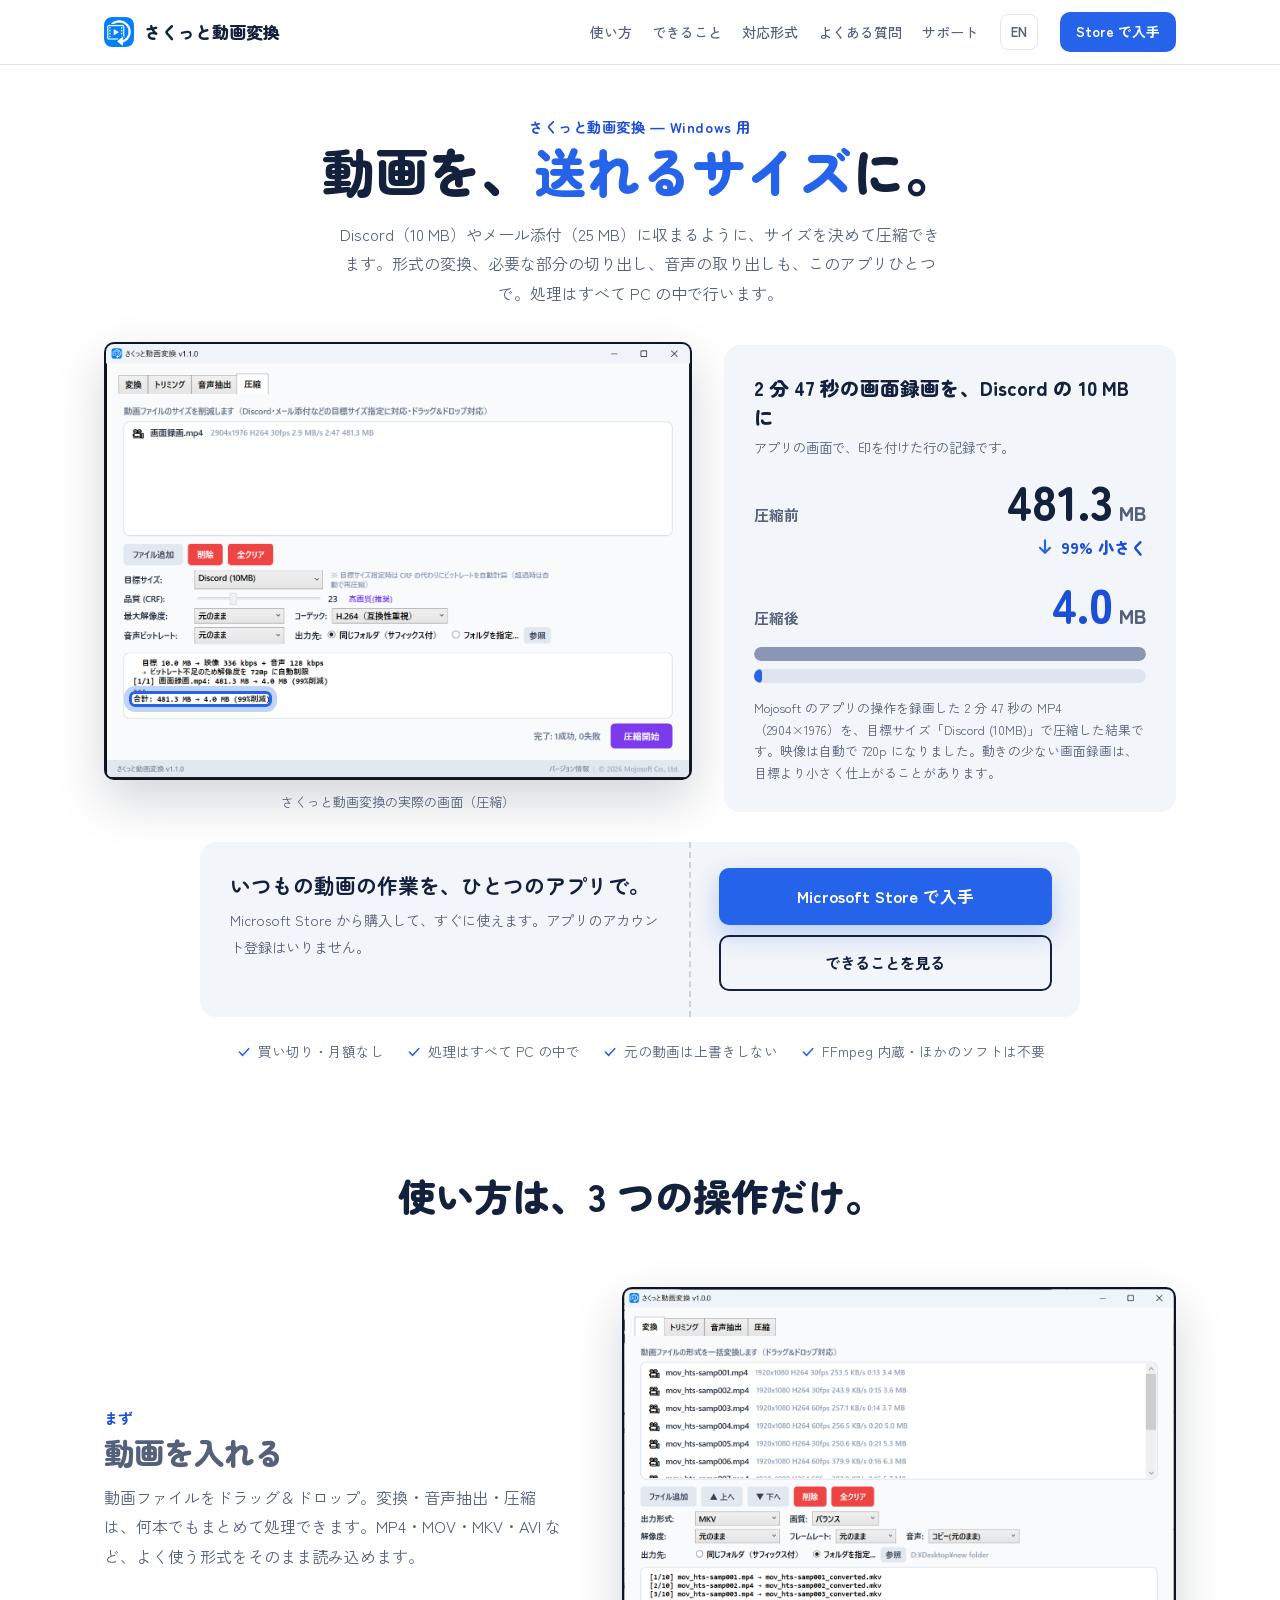
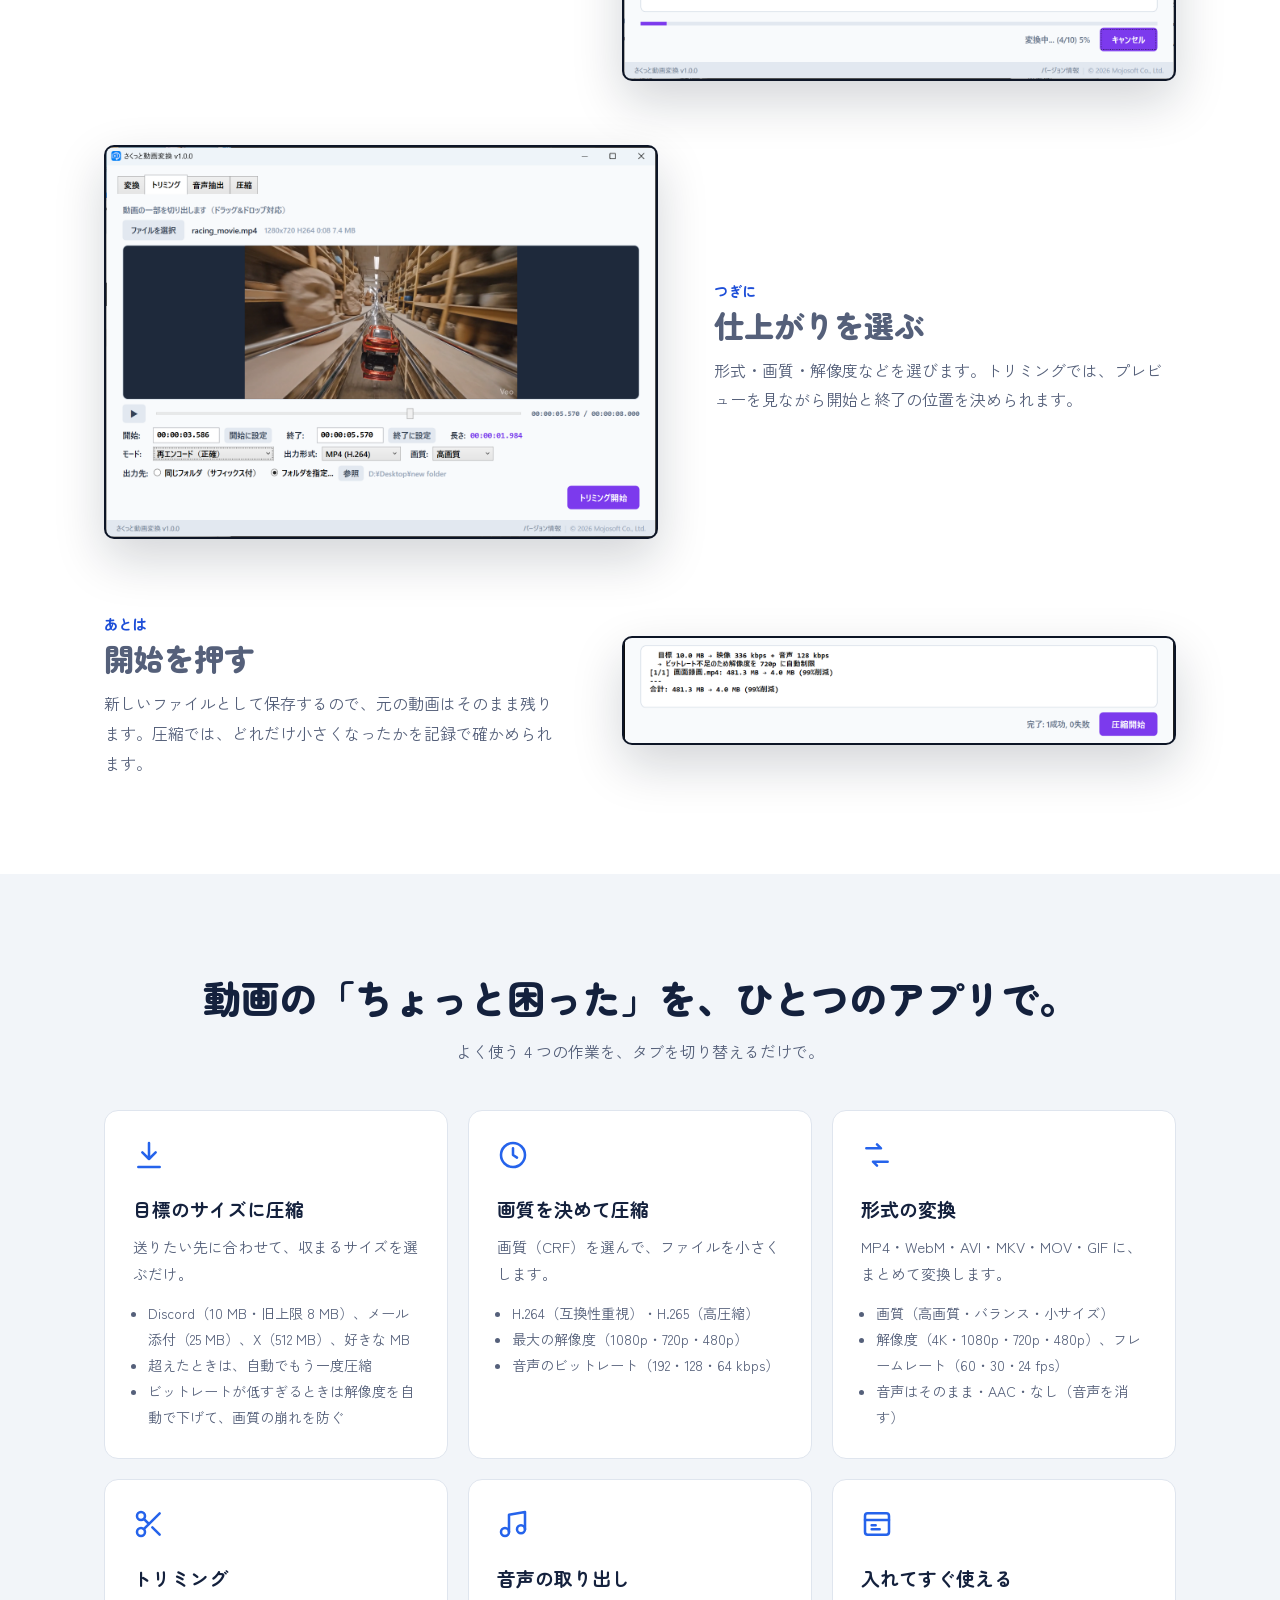
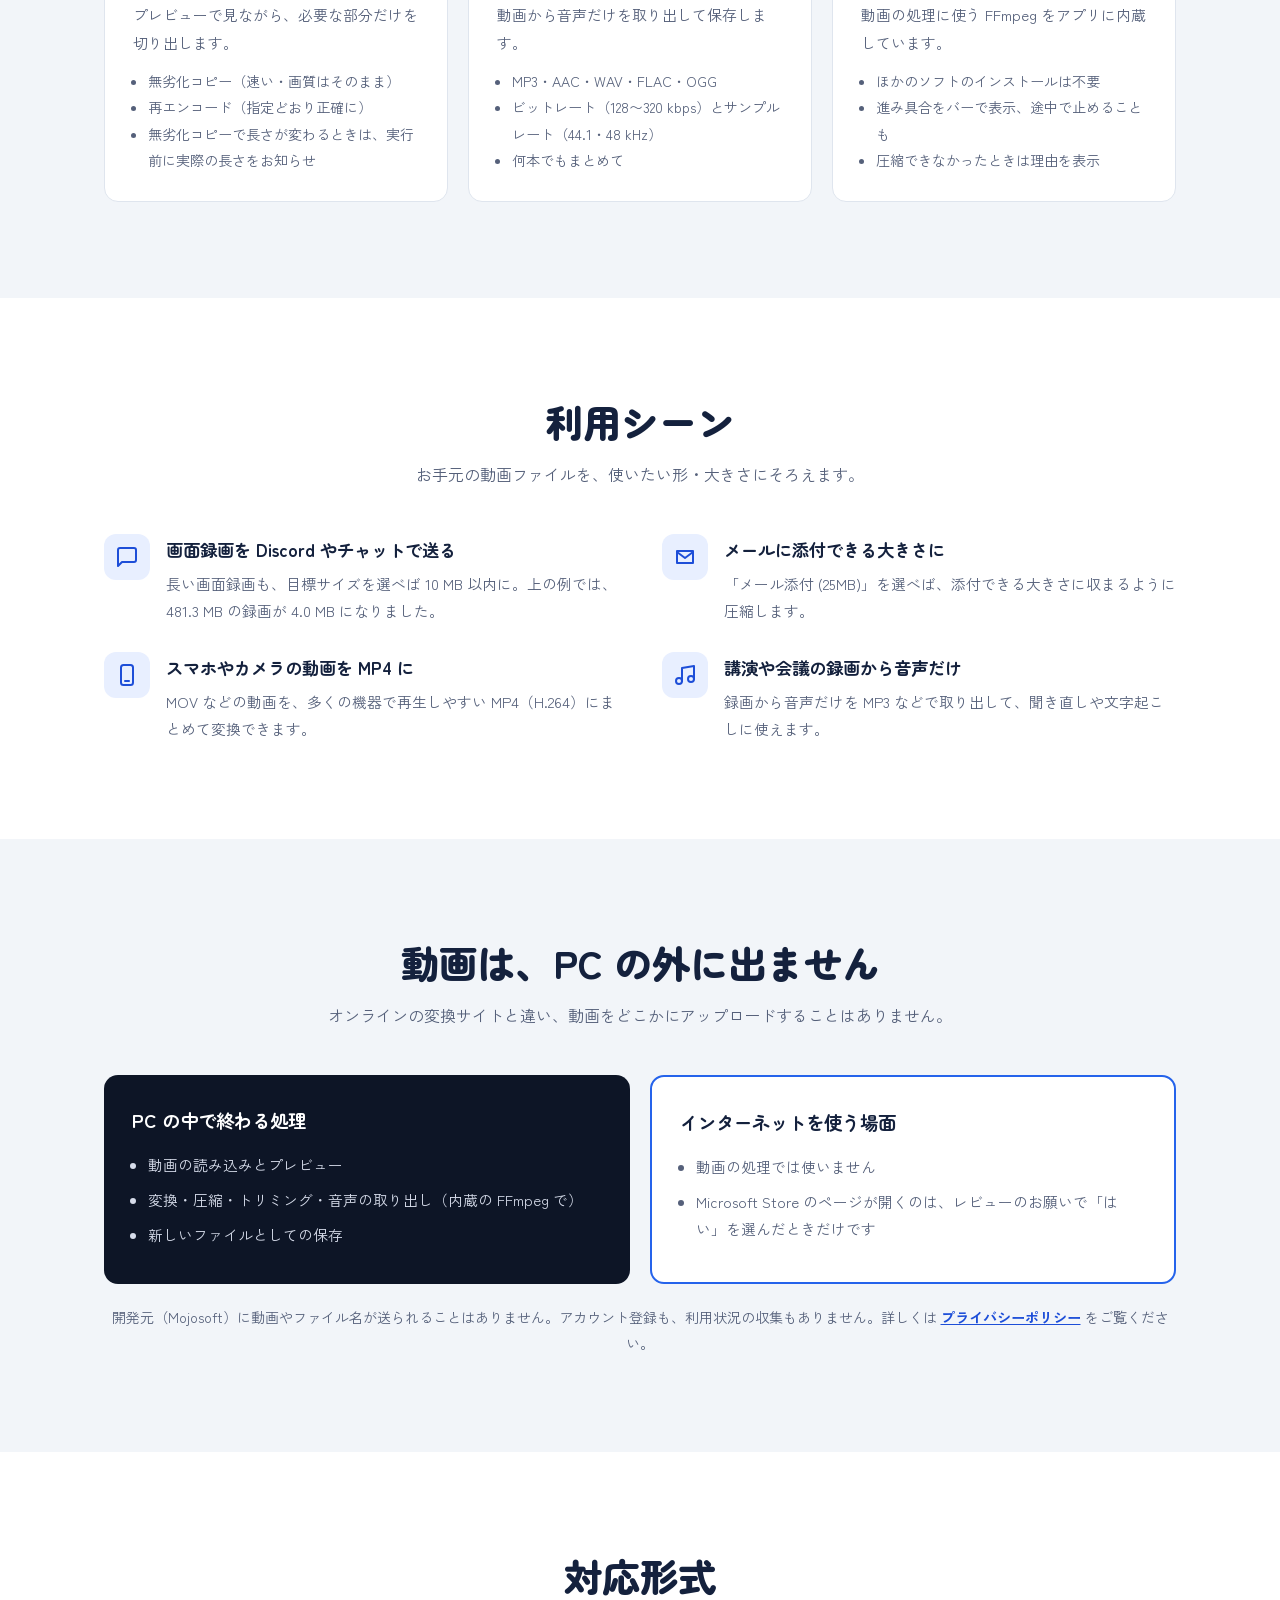
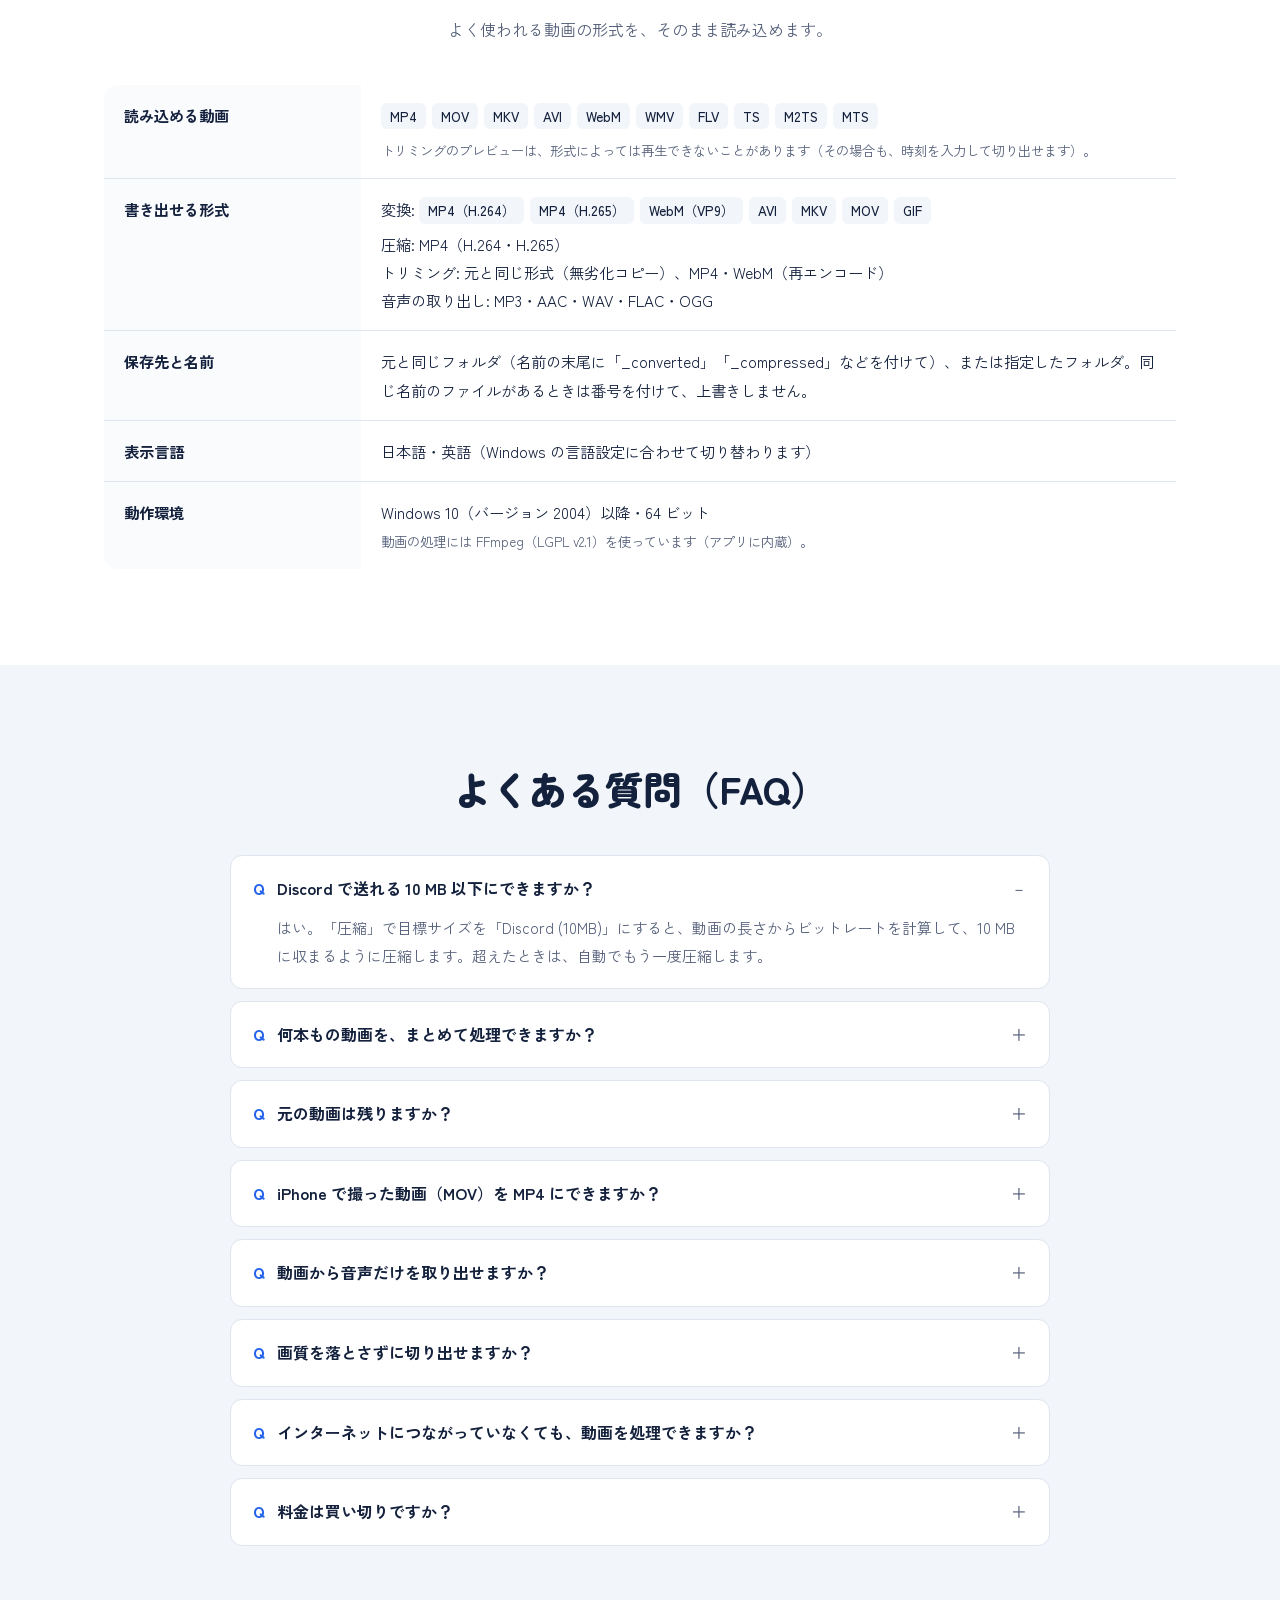
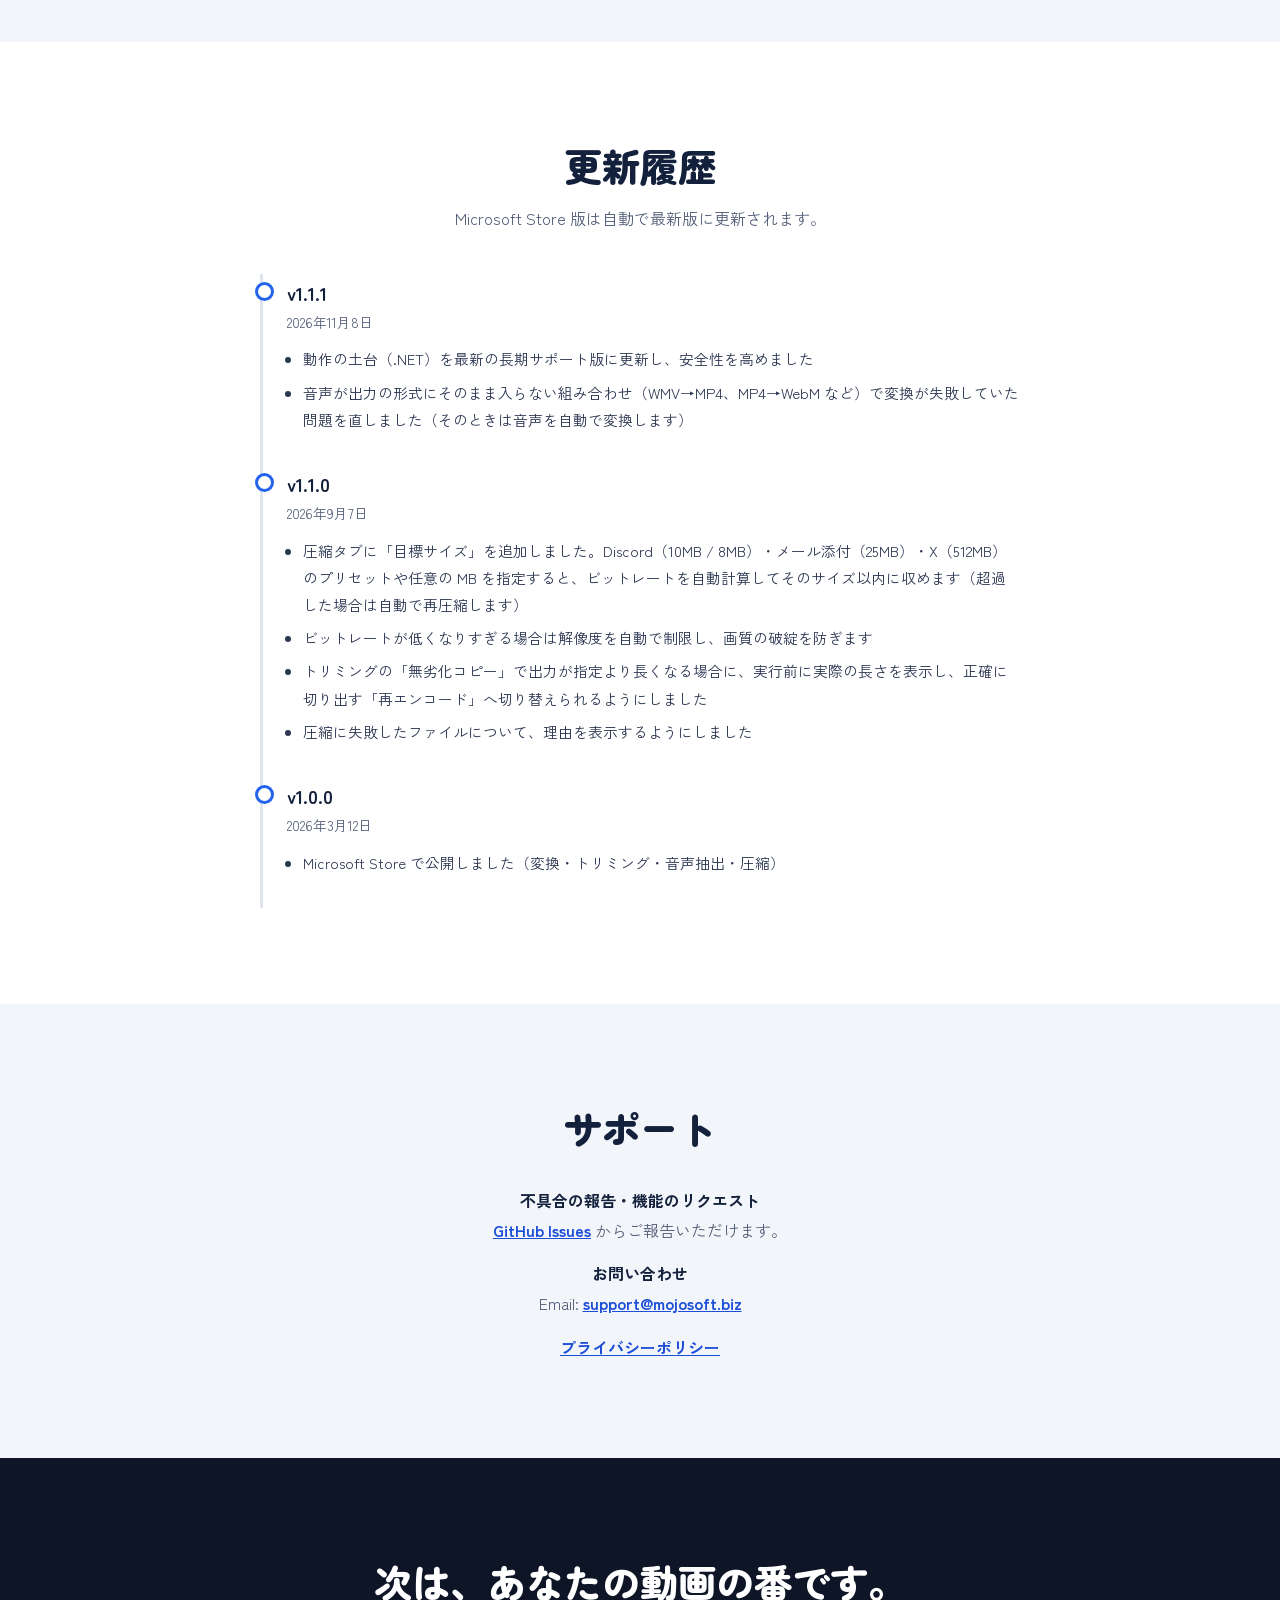
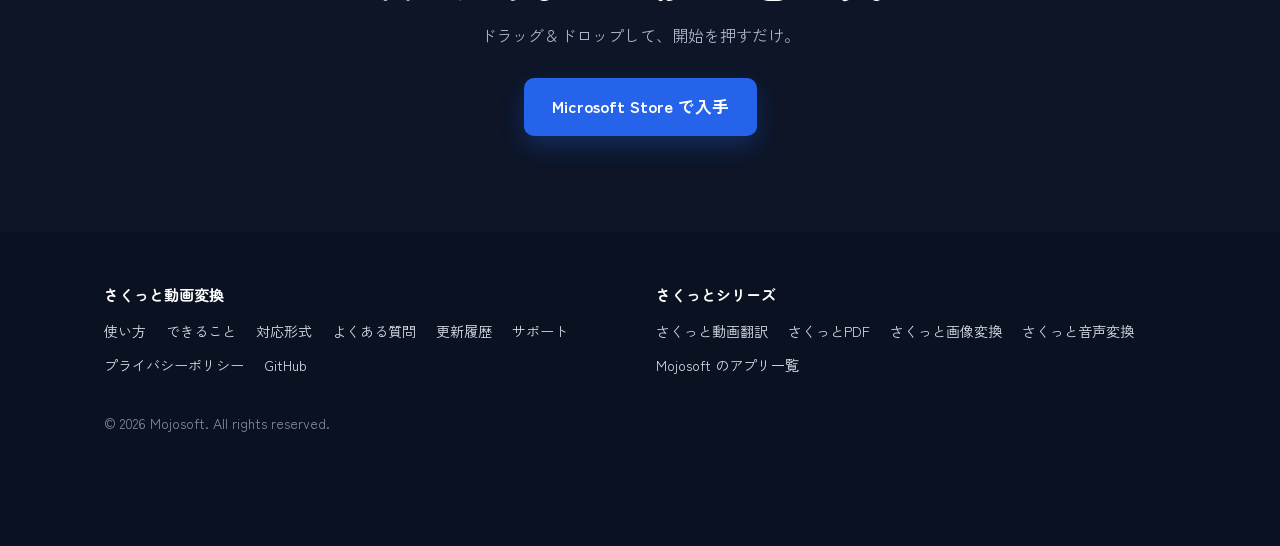
==== commit 68002fa2: "docs(lp): 更新履歴に v1.1.1 を追加（Store の認定の後に main へ） Co-Authored-By: Claude Opus 5.5 <noreply@anthropic.c" ====
--- a/index.html
+++ b/index.html
@@ -218,6 +218,13 @@
   <div class="center"><h2 class="h2">更新履歴</h2><p class="sub">Microsoft Store 版は自動で最新版に更新されます。</p></div>
   <div class="log">
     <article>
+      <h3>v1.1.1</h3><time datetime="2026-11-08">2026年11月8日</time>
+      <ul>
+        <li>動作の土台（.NET）を最新の長期サポート版に更新し、安全性を高めました</li>
+        <li>音声が出力の形式にそのまま入らない組み合わせ（WMV→MP4、MP4→WebM など）で変換が失敗していた問題を直しました（そのときは音声を自動で変換します）</li>
+      </ul>
+    </article>
+    <article>
       <h3>v1.1.0</h3><time datetime="2026-09-07">2026年9月7日</time>
       <ul>
         <li>圧縮タブに「目標サイズ」を追加しました。Discord（10MB / 8MB）・メール添付（25MB）・X（512MB）のプリセットや任意の MB を指定すると、ビットレートを自動計算してそのサイズ以内に収めます（超過した場合は自動で再圧縮します）</li>
